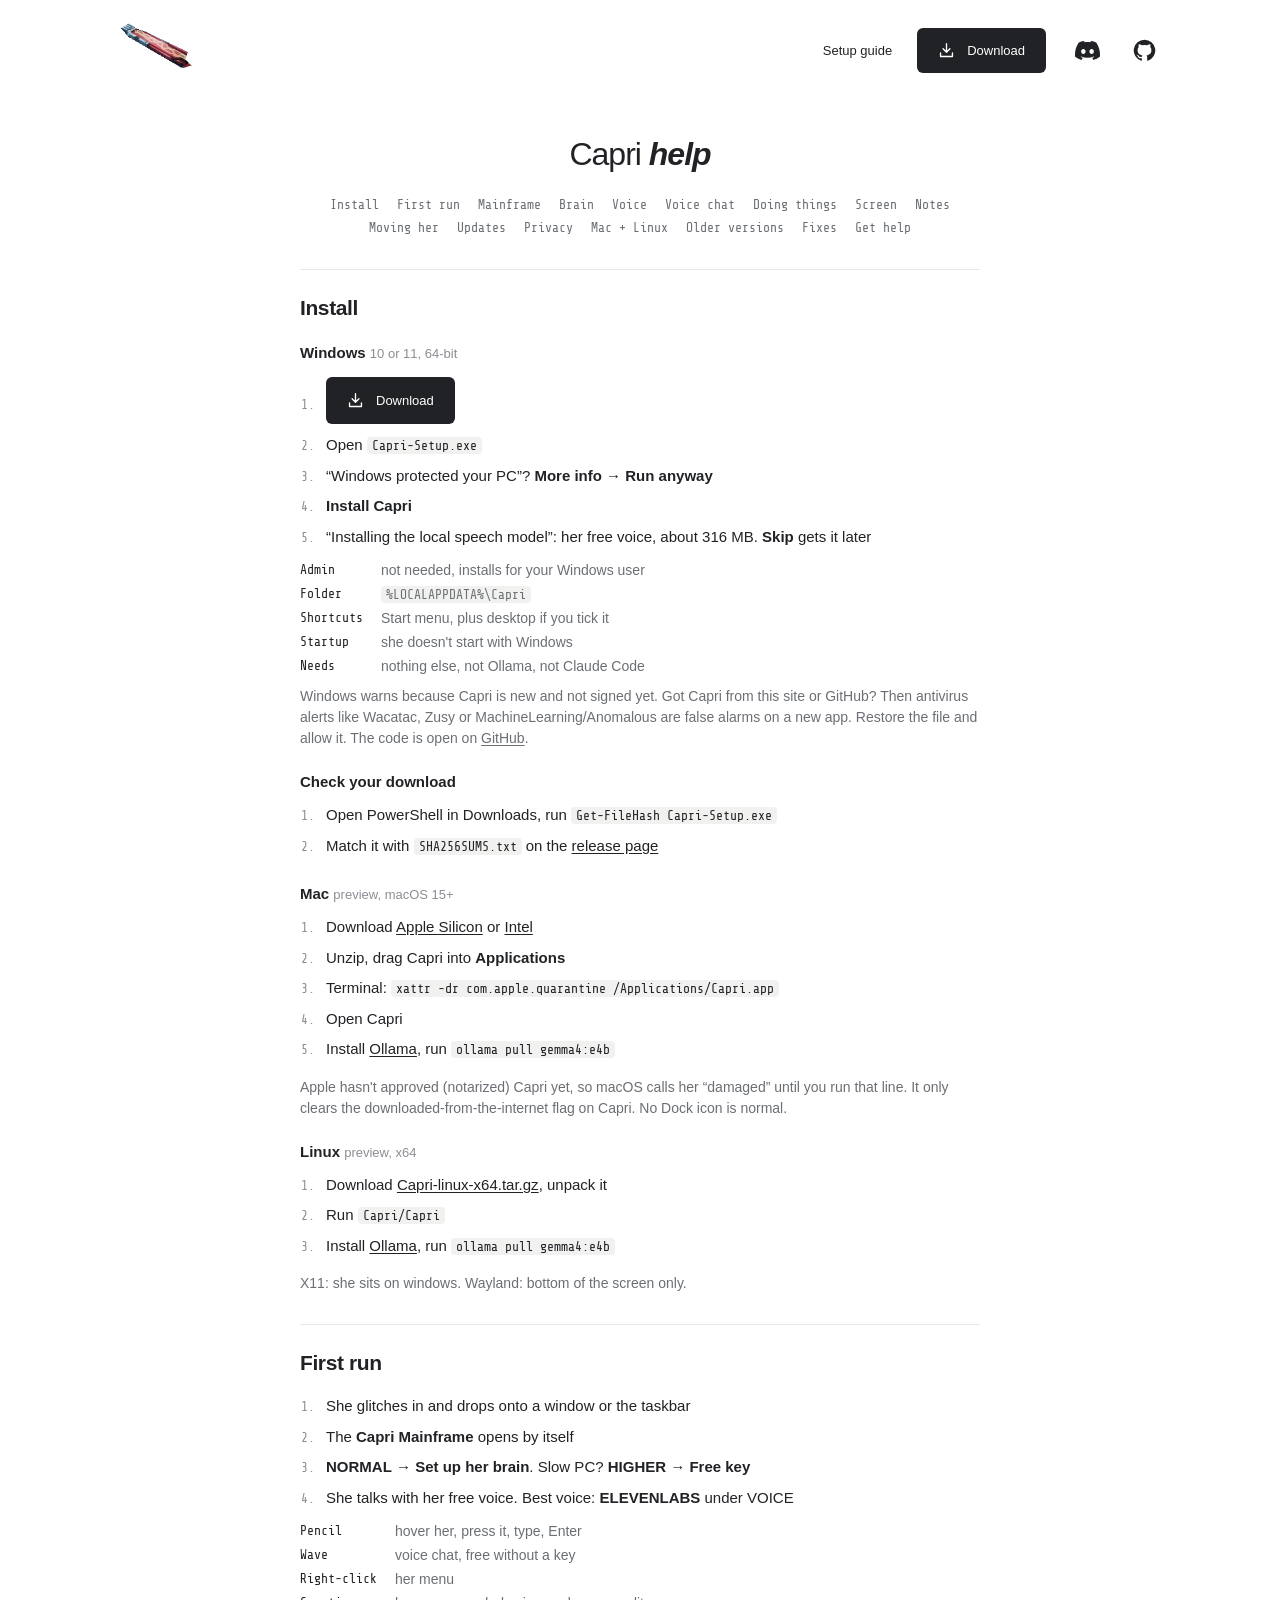
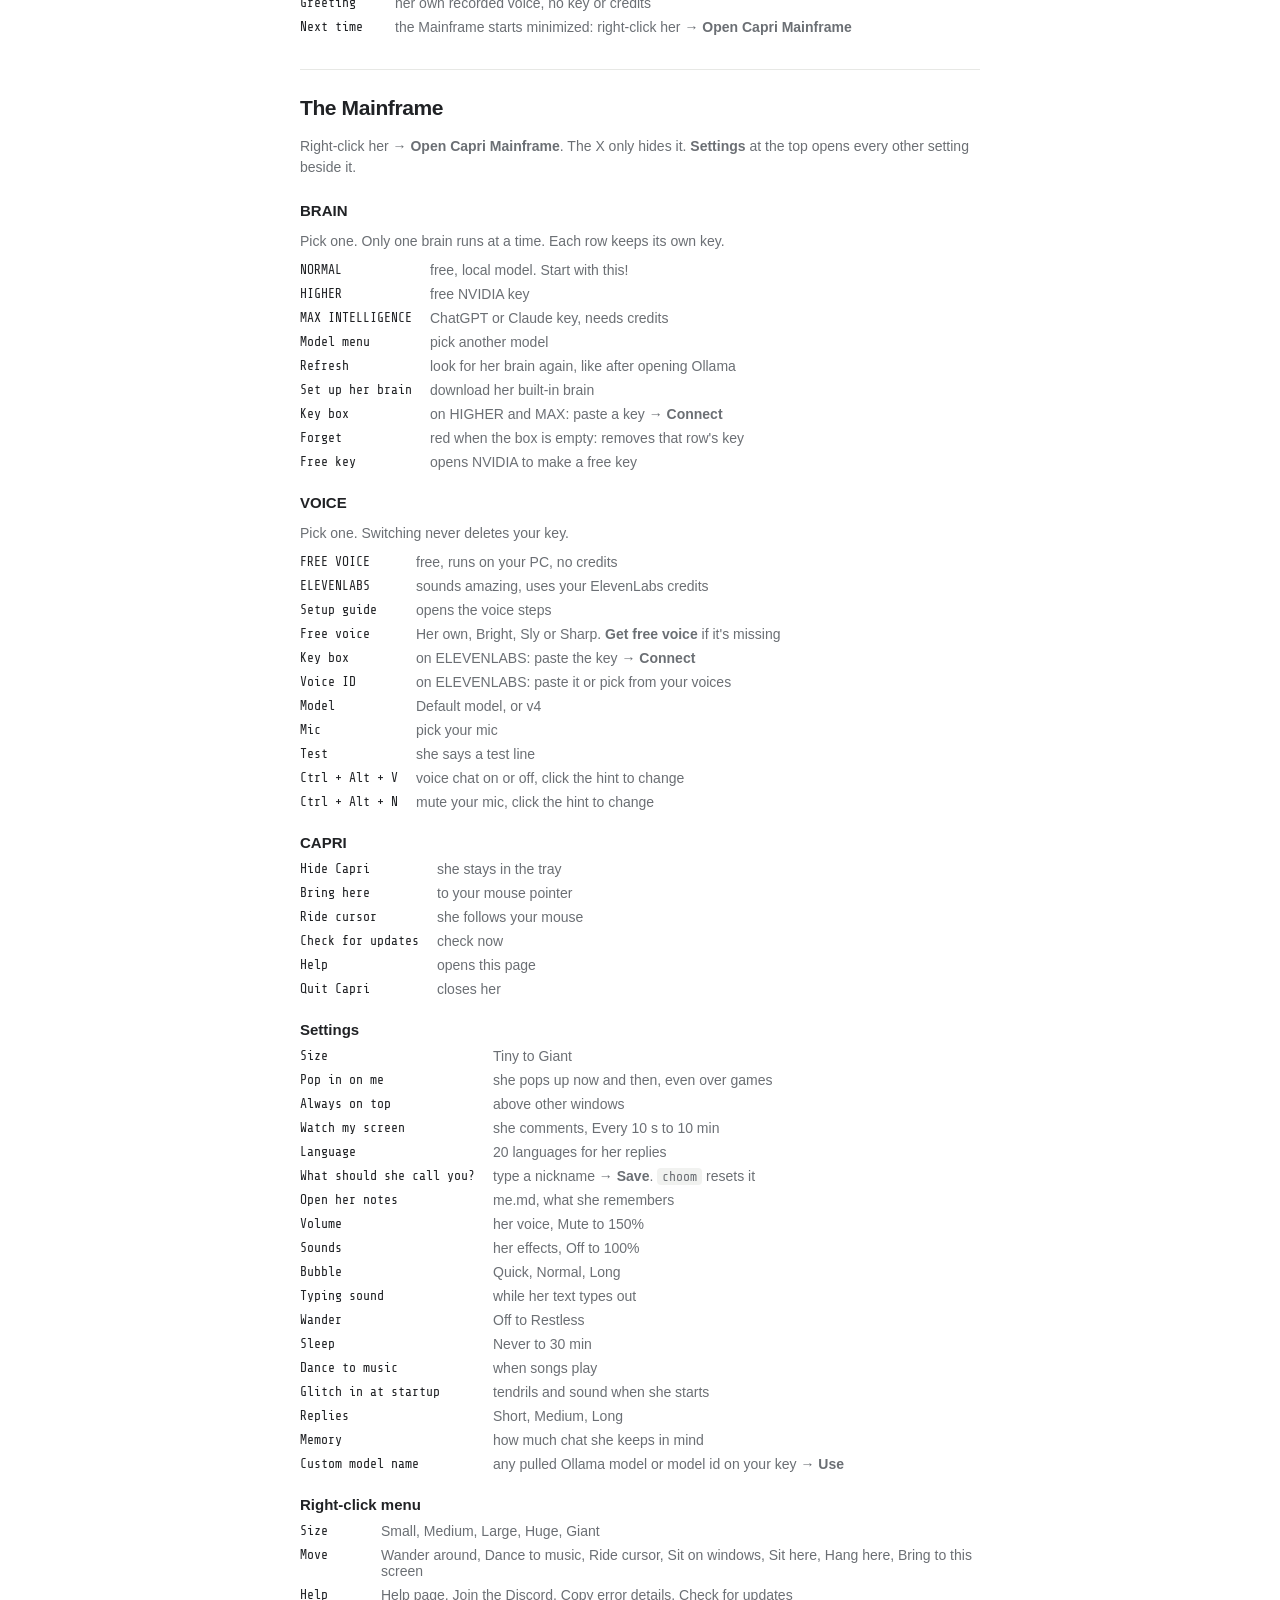
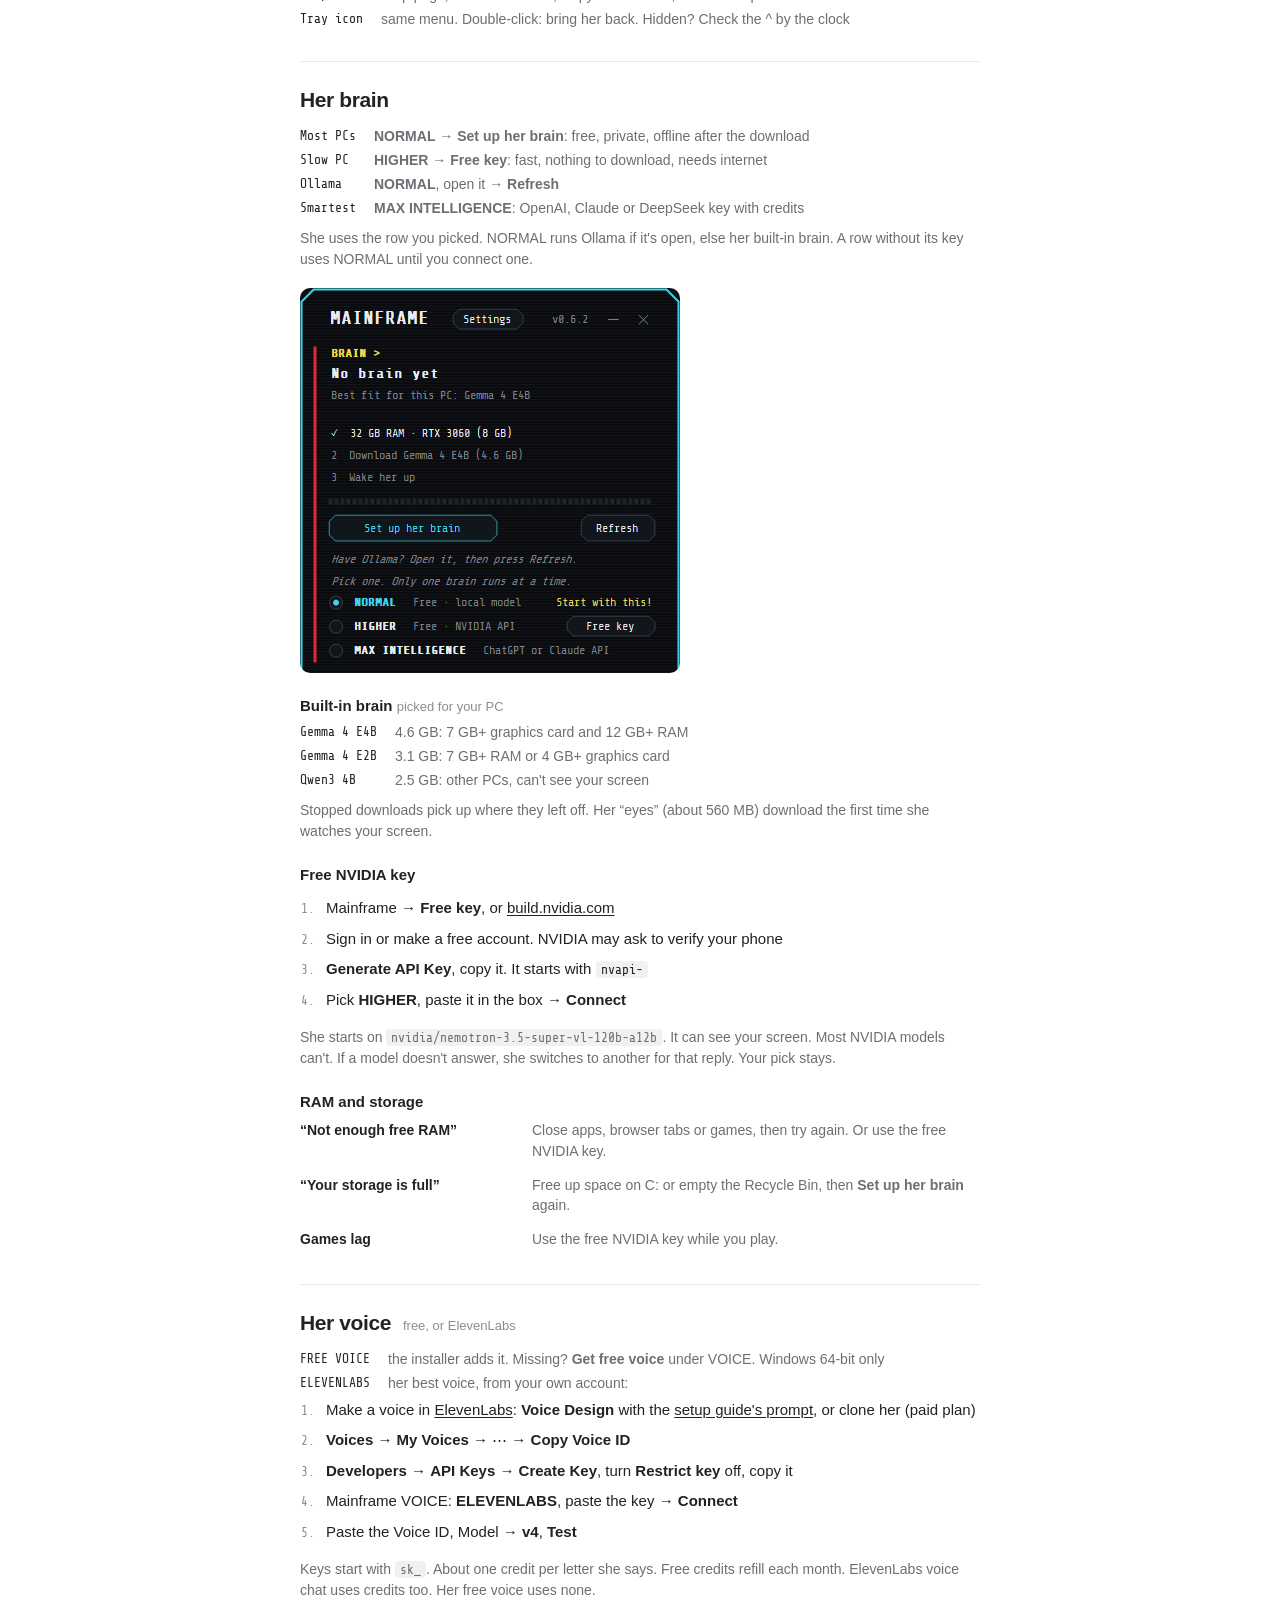
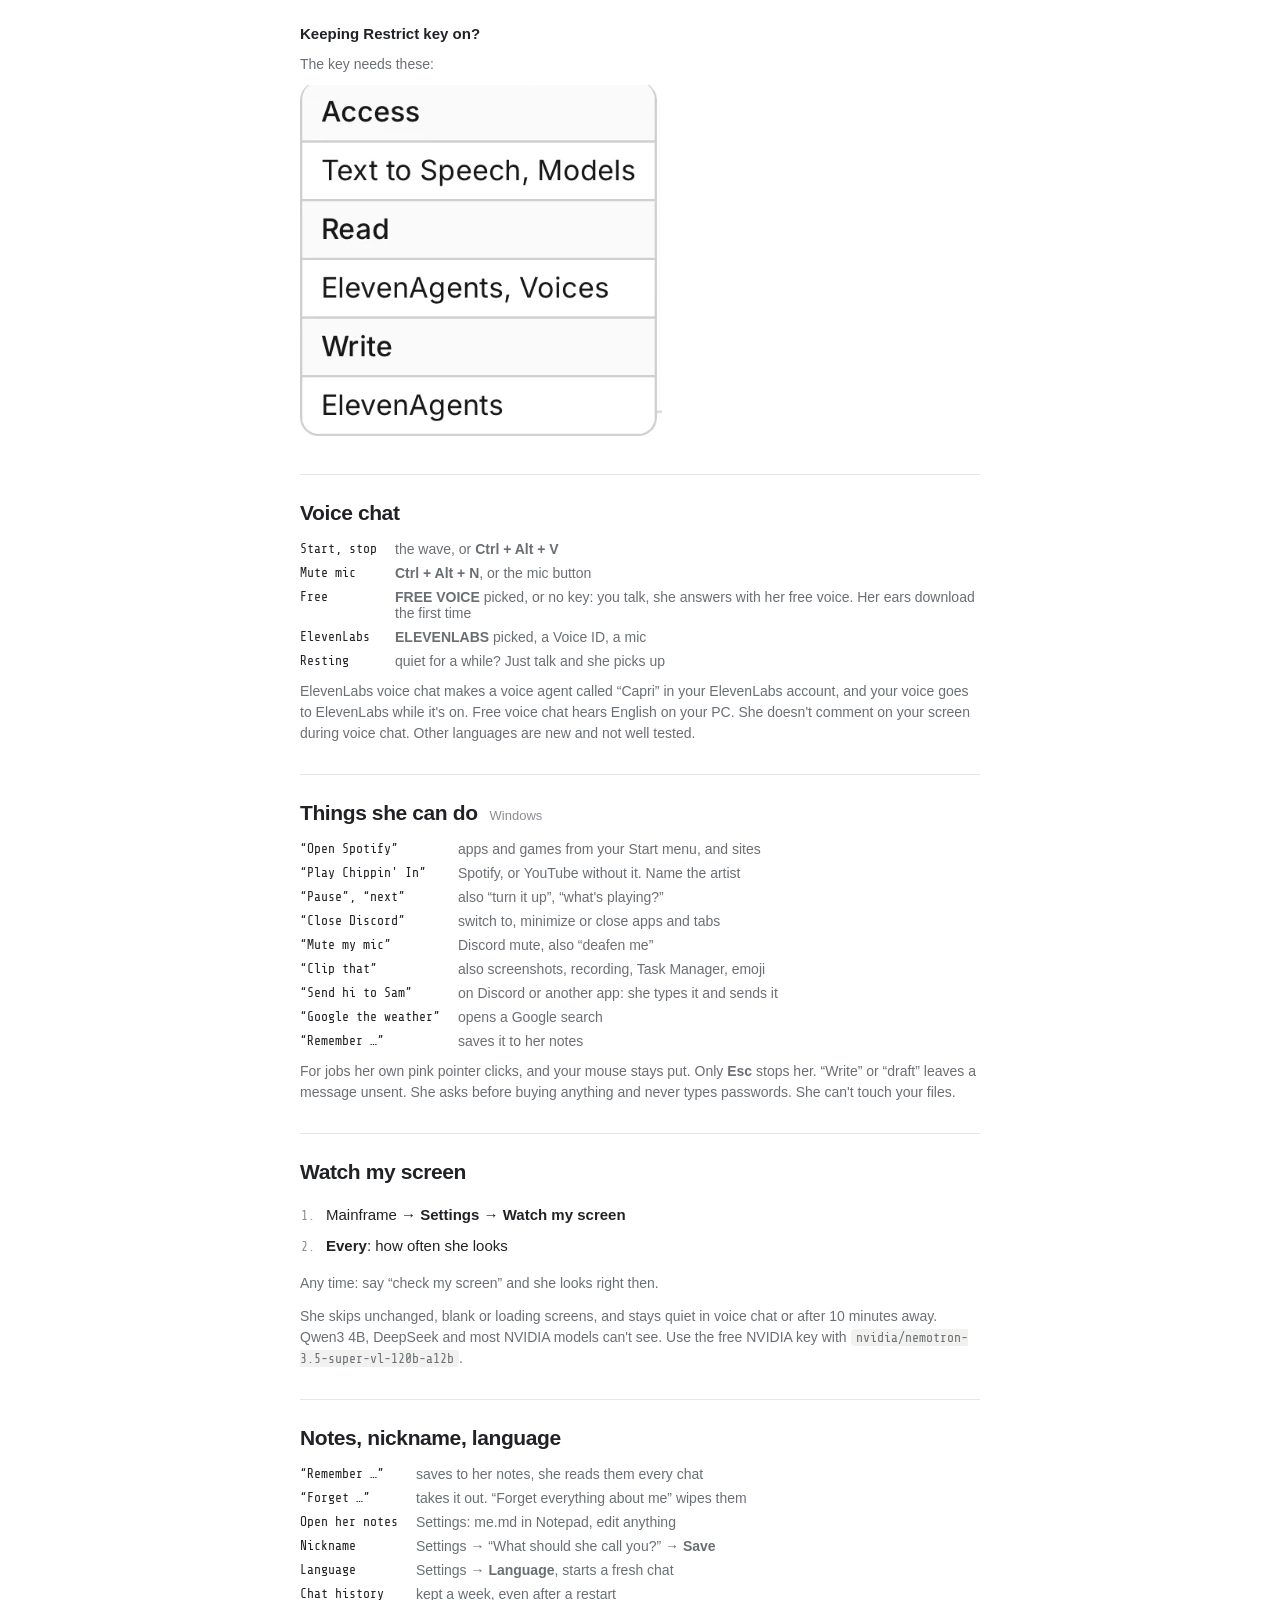
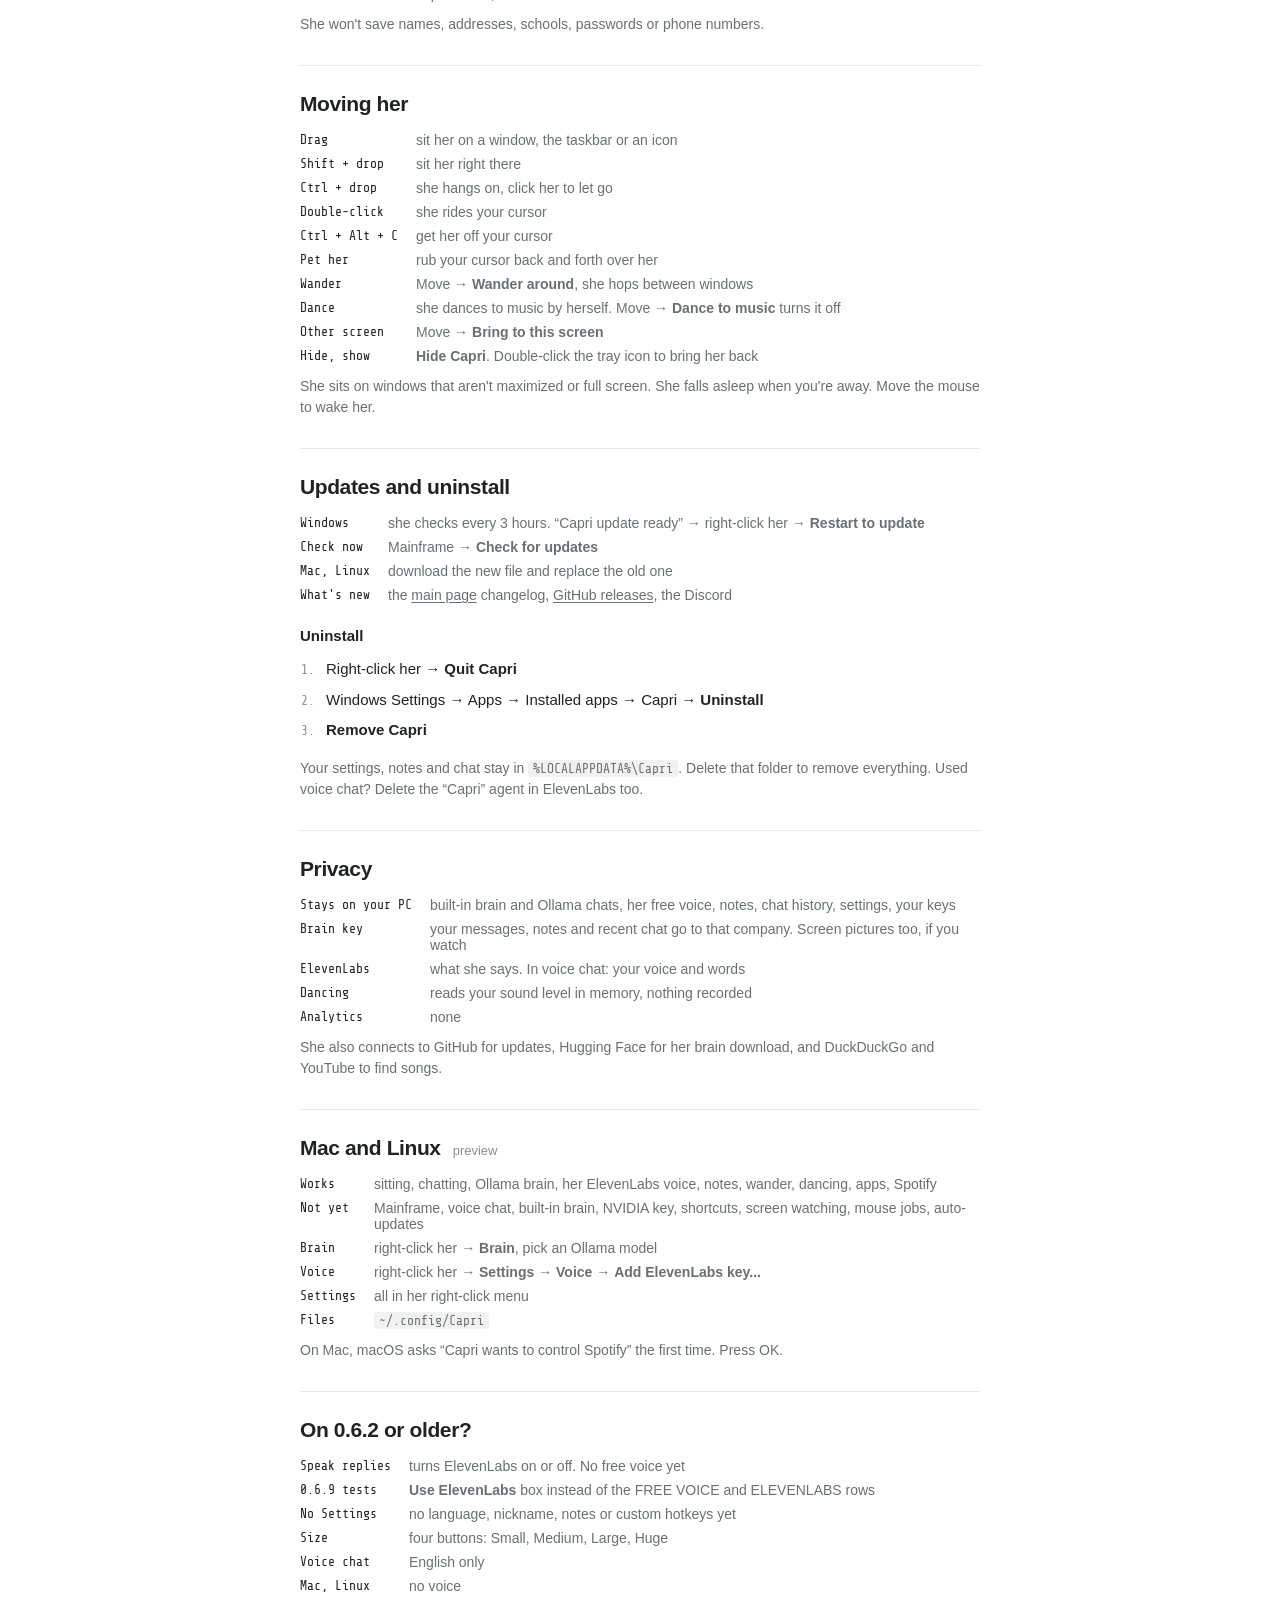
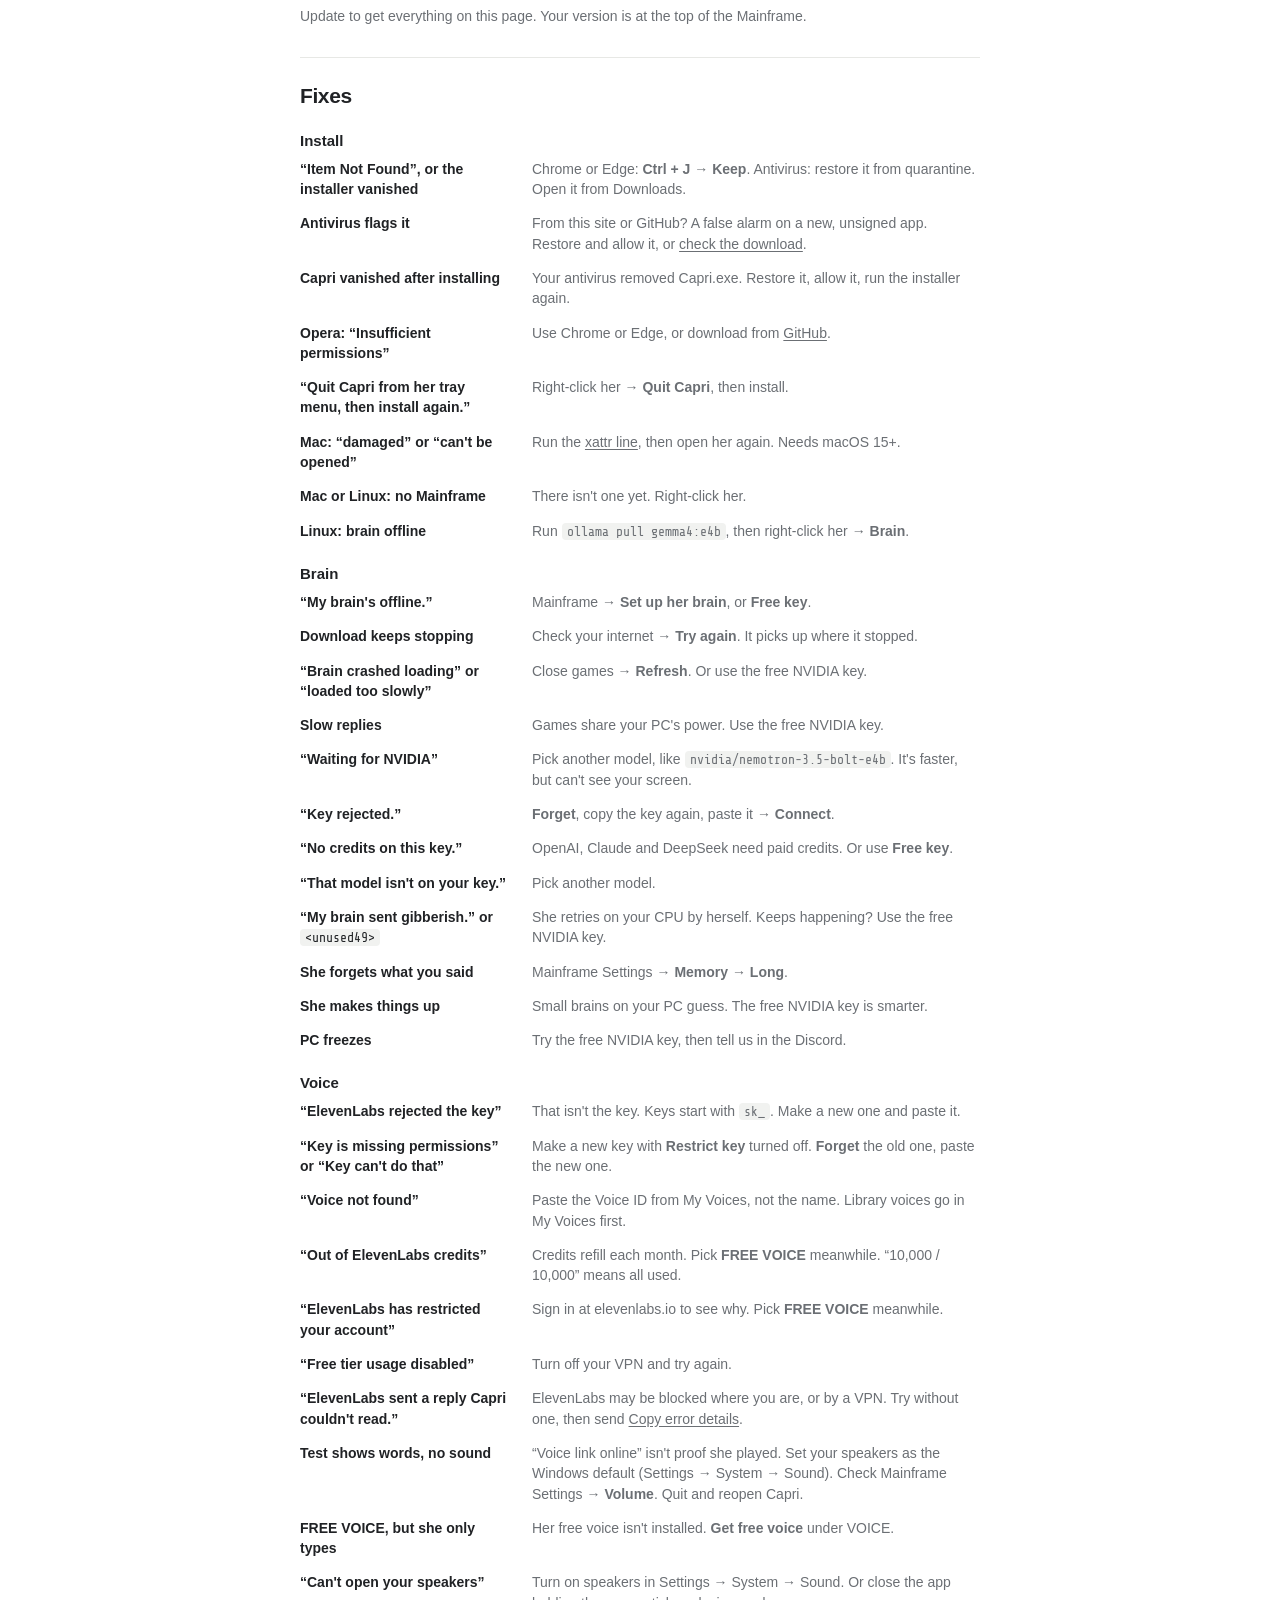
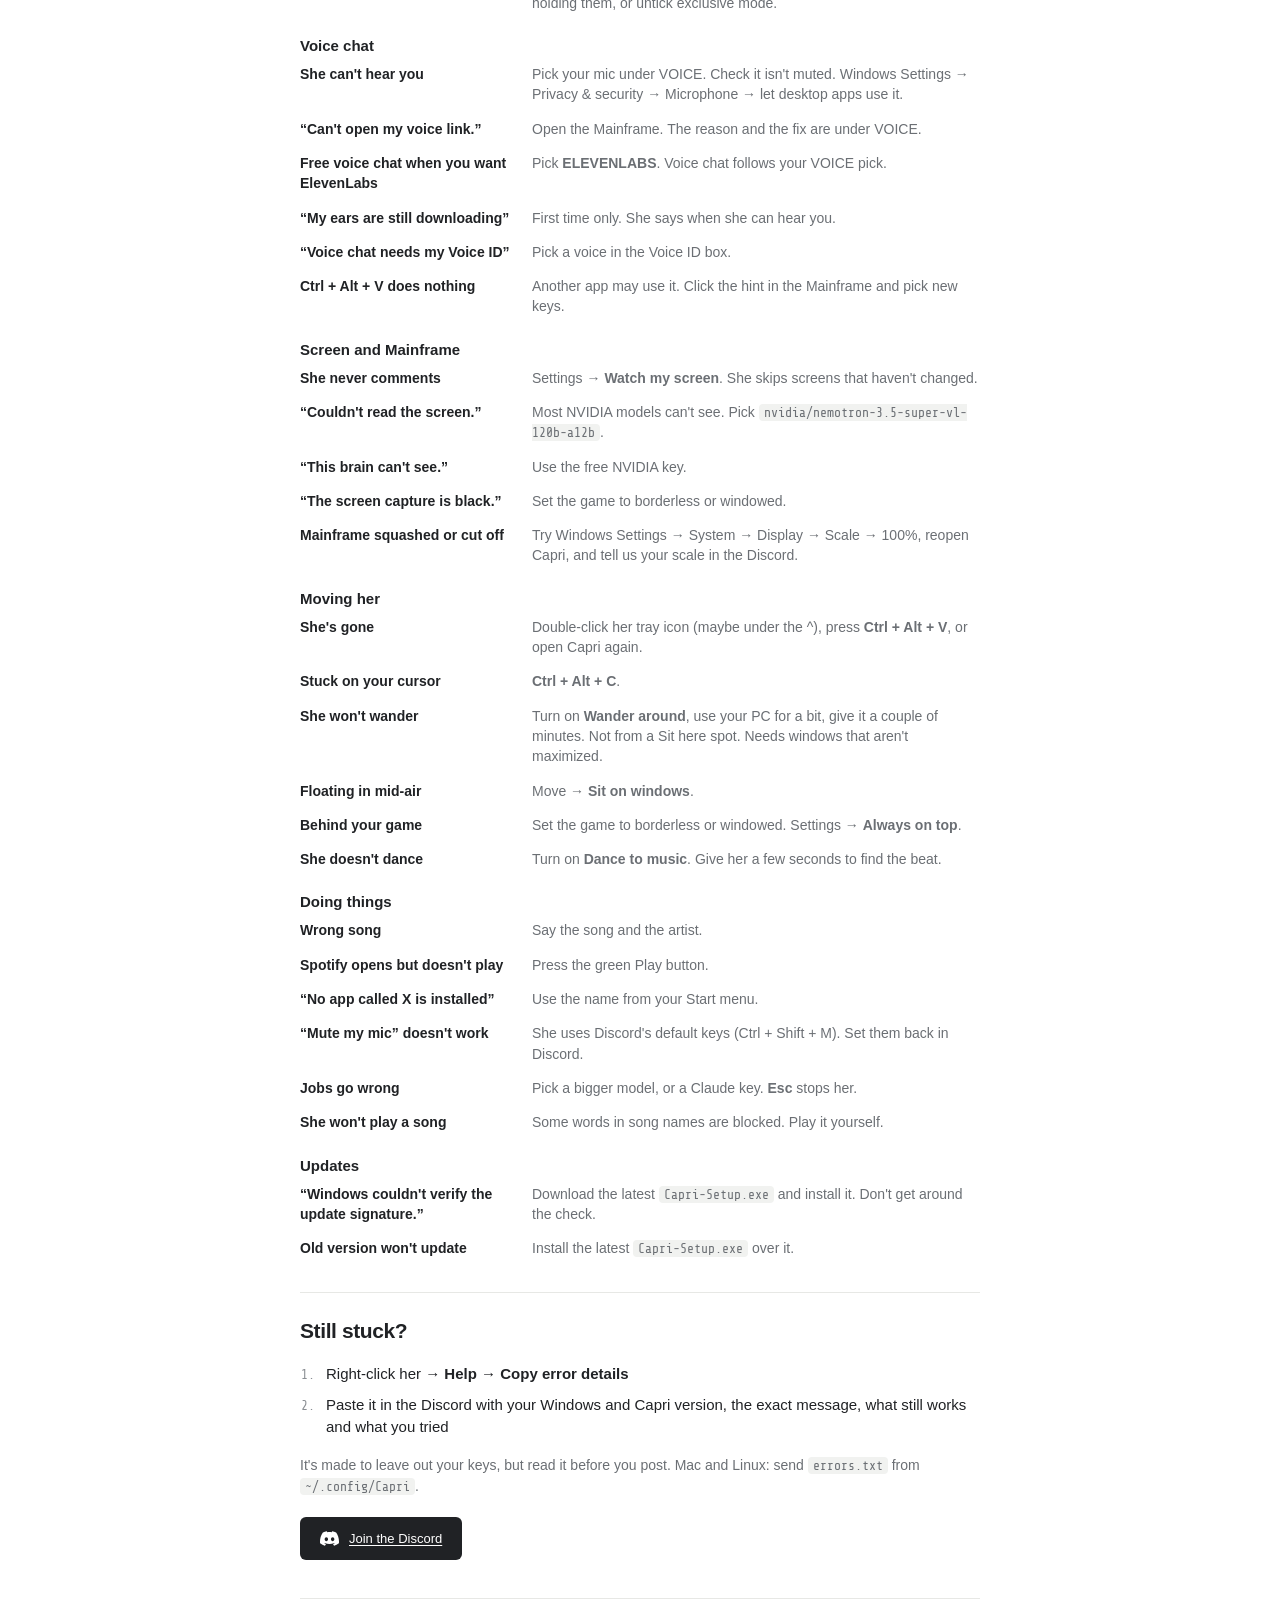
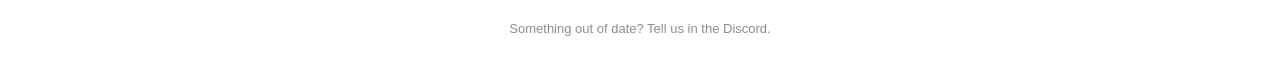
==== help/index.html @ 59877c2d "site: download 0.7.0, the setup guide shows the three brain tiers, and a help page" ====
<!doctype html>
<html lang="en">
<head>
  <meta charset="UTF-8">
  <meta name="viewport" content="width=device-width, initial-scale=1">
  <meta name="theme-color" content="#ffffff">
  <meta name="description" content="Capri help: install, the Mainframe, her brain, her voice, voice chat, settings and fixes.">
  <title>Capri help</title>
  <link rel="icon" type="image/x-icon" href="../assets/chip.ico">
  <link rel="stylesheet" href="../style.css">
  <script src="../guide.js" defer></script>
</head>
<body>
  <div class="page">
    <header class="header">
      <a href="../" aria-label="Capri home"><img class="chip" src="../assets/chip.png" alt="Capri's chip" width="72" height="50"></a>
      <div class="links">
        <a class="guide-link" href="../setup/" aria-label="Setup guide"><span class="guide-long">Setup guide</span><span class="guide-short">Guide</span></a>
        <a class="download" href="https://github.com/yerocsin42/capri-desktop/releases/download/v0.7.0/Capri-Setup.exe" data-api="https://capri-reactions.yerocsin42.workers.dev/download"><svg viewBox="0 0 20 20" aria-hidden="true"><path d="M10 2v10m-4-4 4 4 4-4M3 13v4h14v-4"/></svg><span>Download</span></a>
        <a class="discord" href="https://discord.gg/F4fDHfGtFk" target="_blank" rel="noopener noreferrer" aria-label="Discord"><svg viewBox="0 0 24 24" aria-hidden="true"><path id="discord-mark" d="M20.317 4.3698a19.7913 19.7913 0 00-4.8851-1.5152.0741.0741 0 00-.0785.0371c-.211.3753-.4447.8648-.6083 1.2495-1.8447-.2762-3.68-.2762-5.4868 0-.1636-.3933-.4058-.8742-.6177-1.2495a.077.077 0 00-.0785-.037 19.7363 19.7363 0 00-4.8852 1.515.0699.0699 0 00-.0321.0277C.5334 9.0458-.319 13.5799.0992 18.0578a.0824.0824 0 00.0312.0561c2.0528 1.5076 4.0413 2.4228 5.9929 3.0294a.0777.0777 0 00.0842-.0276c.4616-.6304.8731-1.2952 1.226-1.9942a.076.076 0 00-.0416-.1057c-.6528-.2476-1.2743-.5495-1.8722-.8923a.077.077 0 01-.0076-.1277c.1258-.0943.2517-.1923.3718-.2914a.0743.0743 0 01.0776-.0105c3.9278 1.7933 8.18 1.7933 12.0614 0a.0739.0739 0 01.0785.0095c.1202.099.246.1981.3728.2924a.077.077 0 01-.0066.1276 12.2986 12.2986 0 01-1.873.8914.0766.0766 0 00-.0407.1067c.3604.698.7719 1.3628 1.225 1.9932a.076.076 0 00.0842.0286c1.961-.6067 3.9495-1.5219 6.0023-3.0294a.077.077 0 00.0313-.0552c.5004-5.177-.8382-9.6739-3.5485-13.6604a.061.061 0 00-.0312-.0286zM8.02 15.3312c-1.1825 0-2.1569-1.0857-2.1569-2.419 0-1.3332.9555-2.4189 2.157-2.4189 1.2108 0 2.1757 1.0952 2.1568 2.419 0 1.3332-.9555 2.4189-2.1569 2.4189zm7.9748 0c-1.1825 0-2.1569-1.0857-2.1569-2.419 0-1.3332.9554-2.4189 2.1569-2.4189 1.2108 0 2.1757 1.0952 2.1568 2.419 0 1.3332-.946 2.4189-2.1568 2.4189Z"/></svg></a>
        <a class="github" href="https://github.com/yerocsin42/capri-desktop" target="_blank" rel="noopener noreferrer" aria-label="GitHub"><svg viewBox="0 0 24 24" aria-hidden="true"><path d="M12 .75a11.25 11.25 0 0 0-3.56 21.92c.56.1.77-.24.77-.54v-2.1c-3.13.68-3.79-1.33-3.79-1.33-.51-1.3-1.25-1.65-1.25-1.65-1.02-.7.08-.69.08-.69 1.13.08 1.72 1.16 1.72 1.16 1 1.72 2.62 1.22 3.26.93.1-.73.39-1.22.71-1.5-2.5-.29-5.13-1.25-5.13-5.57 0-1.23.44-2.23 1.16-3.02-.12-.28-.5-1.43.11-2.98 0 0 .95-.3 3.1 1.15a10.83 10.83 0 0 1 5.64 0c2.15-1.45 3.1-1.15 3.1-1.15.61 1.55.23 2.7.11 2.98.72.79 1.16 1.79 1.16 3.02 0 4.33-2.64 5.28-5.15 5.56.4.35.76 1.03.76 2.08v3.11c0 .3.2.65.78.54A11.25 11.25 0 0 0 12 .75Z"/></svg></a>
      </div>
    </header>
    <main class="guide help">
      <h1>Capri <em>help</em></h1>
      <nav class="guide-jump" aria-label="Topics"><a href="#install">Install</a><a href="#first-run">First run</a><a href="#mainframe">Mainframe</a><a href="#brain">Brain</a><a href="#voice">Voice</a><a href="#voice-chat">Voice chat</a><a href="#do">Doing things</a><a href="#screen">Screen</a><a href="#notes">Notes</a><a href="#moving">Moving her</a><a href="#updates">Updates</a><a href="#privacy">Privacy</a><a href="#mac-linux">Mac + Linux</a><a href="#older">Older versions</a><a href="#fixes">Fixes</a><a href="#get-help">Get help</a></nav>

      <section id="install" class="step">
        <h2>Install</h2>
        <h3>Windows <small>10 or 11, 64-bit</small></h3>
        <ol class="moves">
          <li><a class="download inline" href="https://github.com/yerocsin42/capri-desktop/releases/download/v0.7.0/Capri-Setup.exe" data-api="https://capri-reactions.yerocsin42.workers.dev/download"><svg viewBox="0 0 20 20" aria-hidden="true"><path d="M10 2v10m-4-4 4 4 4-4M3 13v4h14v-4"/></svg><span>Download</span></a></li>
          <li>Open <code>Capri-Setup.exe</code></li>
          <li>“Windows protected your PC”? <b>More info</b> → <b>Run anyway</b></li>
          <li><b>Install Capri</b></li>
          <li>“Installing the local speech model”: her free voice, about 316 MB. <b>Skip</b> gets it later</li>
        </ol>
        <dl class="keys">
          <dt>Admin</dt><dd>not needed, installs for your Windows user</dd>
          <dt>Folder</dt><dd><code>%LOCALAPPDATA%\Capri</code></dd>
          <dt>Shortcuts</dt><dd>Start menu, plus desktop if you tick it</dd>
          <dt>Startup</dt><dd>she doesn't start with Windows</dd>
          <dt>Needs</dt><dd>nothing else, not Ollama, not Claude Code</dd>
        </dl>
        <p class="note">Windows warns because Capri is new and not signed yet. Got Capri from this site or GitHub? Then antivirus alerts like Wacatac, Zusy or MachineLearning/Anomalous are false alarms on a new app. Restore the file and allow it. The code is open on <a href="https://github.com/yerocsin42/capri-desktop" target="_blank" rel="noopener noreferrer">GitHub</a>.</p>

        <h3 id="checksum">Check your download</h3>
        <ol class="moves">
          <li>Open PowerShell in Downloads, run <code>Get-FileHash Capri-Setup.exe</code></li>
          <li>Match it with <code>SHA256SUMS.txt</code> on the <a href="https://github.com/yerocsin42/capri-desktop/releases/latest" target="_blank" rel="noopener noreferrer">release page</a></li>
        </ol>

        <h3 id="mac">Mac <small>preview, macOS 15+</small></h3>
        <ol class="moves">
          <li>Download <a href="https://github.com/yerocsin42/capri-desktop/releases/latest/download/Capri-mac-apple-silicon.zip">Apple Silicon</a> or <a href="https://github.com/yerocsin42/capri-desktop/releases/latest/download/Capri-mac-intel.zip">Intel</a></li>
          <li>Unzip, drag Capri into <b>Applications</b></li>
          <li>Terminal: <code>xattr -dr com.apple.quarantine /Applications/Capri.app</code></li>
          <li>Open Capri</li>
          <li>Install <a href="https://ollama.com" target="_blank" rel="noopener noreferrer">Ollama</a>, run <code>ollama pull gemma4:e4b</code></li>
        </ol>
        <p class="note">Apple hasn't approved (notarized) Capri yet, so macOS calls her “damaged” until you run that line. It only clears the downloaded-from-the-internet flag on Capri. No Dock icon is normal.</p>

        <h3 id="linux">Linux <small>preview, x64</small></h3>
        <ol class="moves">
          <li>Download <a href="https://github.com/yerocsin42/capri-desktop/releases/latest/download/Capri-linux-x64.tar.gz">Capri-linux-x64.tar.gz</a>, unpack it</li>
          <li>Run <code>Capri/Capri</code></li>
          <li>Install <a href="https://ollama.com" target="_blank" rel="noopener noreferrer">Ollama</a>, run <code>ollama pull gemma4:e4b</code></li>
        </ol>
        <p class="note">X11: she sits on windows. Wayland: bottom of the screen only.</p>
      </section>

      <section id="first-run" class="step">
        <h2>First run</h2>
        <ol class="moves">
          <li>She glitches in and drops onto a window or the taskbar</li>
          <li>The <b>Capri Mainframe</b> opens by itself</li>
          <li><b>NORMAL</b> → <b>Set up her brain</b>. Slow PC? <b>HIGHER</b> → <b>Free key</b></li>
          <li>She talks with her free voice. Best voice: <b>ELEVENLABS</b> under VOICE</li>
        </ol>
        <dl class="keys">
          <dt>Pencil</dt><dd>hover her, press it, type, Enter</dd>
          <dt>Wave</dt><dd>voice chat, free without a key</dd>
          <dt>Right-click</dt><dd>her menu</dd>
          <dt>Greeting</dt><dd>her own recorded voice, no key or credits</dd>
          <dt>Next time</dt><dd>the Mainframe starts minimized: right-click her → <b>Open Capri Mainframe</b></dd>
        </dl>
      </section>

      <section id="mainframe" class="step">
        <h2>The Mainframe</h2>
        <p class="note">Right-click her → <b>Open Capri Mainframe</b>. The X only hides it. <b>Settings</b> at the top opens every other setting beside it.</p>

        <h3>BRAIN</h3>
        <p class="note">Pick one. Only one brain runs at a time. Each row keeps its own key.</p>
        <dl class="keys">
          <dt>NORMAL</dt><dd>free, local model. Start with this!</dd>
          <dt>HIGHER</dt><dd>free NVIDIA key</dd>
          <dt>MAX INTELLIGENCE</dt><dd>ChatGPT or Claude key, needs credits</dd>
          <dt>Model menu</dt><dd>pick another model</dd>
          <dt>Refresh</dt><dd>look for her brain again, like after opening Ollama</dd>
          <dt>Set up her brain</dt><dd>download her built-in brain</dd>
          <dt>Key box</dt><dd>on HIGHER and MAX: paste a key → <b>Connect</b></dd>
          <dt>Forget</dt><dd>red when the box is empty: removes that row's key</dd>
          <dt>Free key</dt><dd>opens NVIDIA to make a free key</dd>
        </dl>

        <h3>VOICE</h3>
        <p class="note">Pick one. Switching never deletes your key.</p>
        <dl class="keys">
          <dt>FREE VOICE</dt><dd>free, runs on your PC, no credits</dd>
          <dt>ELEVENLABS</dt><dd>sounds amazing, uses your ElevenLabs credits</dd>
          <dt>Setup guide</dt><dd>opens the voice steps</dd>
          <dt>Free voice</dt><dd>Her own, Bright, Sly or Sharp. <b>Get free voice</b> if it's missing</dd>
          <dt>Key box</dt><dd>on ELEVENLABS: paste the key → <b>Connect</b></dd>
          <dt>Voice ID</dt><dd>on ELEVENLABS: paste it or pick from your voices</dd>
          <dt>Model</dt><dd>Default model, or v4</dd>
          <dt>Mic</dt><dd>pick your mic</dd>
          <dt>Test</dt><dd>she says a test line</dd>
          <dt>Ctrl + Alt + V</dt><dd>voice chat on or off, click the hint to change</dd>
          <dt>Ctrl + Alt + N</dt><dd>mute your mic, click the hint to change</dd>
        </dl>

        <h3>CAPRI</h3>
        <dl class="keys">
          <dt>Hide Capri</dt><dd>she stays in the tray</dd>
          <dt>Bring here</dt><dd>to your mouse pointer</dd>
          <dt>Ride cursor</dt><dd>she follows your mouse</dd>
          <dt>Check for updates</dt><dd>check now</dd>
          <dt>Help</dt><dd>opens this page</dd>
          <dt>Quit Capri</dt><dd>closes her</dd>
        </dl>

        <h3 id="settings">Settings</h3>
        <dl class="keys">
          <dt>Size</dt><dd>Tiny to Giant</dd>
          <dt>Pop in on me</dt><dd>she pops up now and then, even over games</dd>
          <dt>Always on top</dt><dd>above other windows</dd>
          <dt>Watch my screen</dt><dd>she comments, Every 10 s to 10 min</dd>
          <dt>Language</dt><dd>20 languages for her replies</dd>
          <dt>What should she call you?</dt><dd>type a nickname → <b>Save</b>. <code>choom</code> resets it</dd>
          <dt>Open her notes</dt><dd>me.md, what she remembers</dd>
          <dt>Volume</dt><dd>her voice, Mute to 150%</dd>
          <dt>Sounds</dt><dd>her effects, Off to 100%</dd>
          <dt>Bubble</dt><dd>Quick, Normal, Long</dd>
          <dt>Typing sound</dt><dd>while her text types out</dd>
          <dt>Wander</dt><dd>Off to Restless</dd>
          <dt>Sleep</dt><dd>Never to 30 min</dd>
          <dt>Dance to music</dt><dd>when songs play</dd>
          <dt>Glitch in at startup</dt><dd>tendrils and sound when she starts</dd>
          <dt>Replies</dt><dd>Short, Medium, Long</dd>
          <dt>Memory</dt><dd>how much chat she keeps in mind</dd>
          <dt>Custom model name</dt><dd>any pulled Ollama model or model id on your key → <b>Use</b></dd>
        </dl>

        <h3 id="menu">Right-click menu</h3>
        <dl class="keys">
          <dt>Size</dt><dd>Small, Medium, Large, Huge, Giant</dd>
          <dt>Move</dt><dd>Wander around, Dance to music, Ride cursor, Sit on windows, Sit here, Hang here, Bring to this screen</dd>
          <dt>Help</dt><dd>Help page, Join the Discord, Copy error details, Check for updates</dd>
          <dt>Tray icon</dt><dd>same menu. Double-click: bring her back. Hidden? Check the ^ by the clock</dd>
        </dl>
      </section>

      <section id="brain" class="step">
        <h2>Her brain</h2>
        <dl class="keys">
          <dt>Most PCs</dt><dd><b>NORMAL</b> → <b>Set up her brain</b>: free, private, offline after the download</dd>
          <dt>Slow PC</dt><dd><b>HIGHER</b> → <b>Free key</b>: fast, nothing to download, needs internet</dd>
          <dt>Ollama</dt><dd><b>NORMAL</b>, open it → <b>Refresh</b></dd>
          <dt>Smartest</dt><dd><b>MAX INTELLIGENCE</b>: OpenAI, Claude or DeepSeek key with credits</dd>
        </dl>
        <p class="note">She uses the row you picked. NORMAL runs Ollama if it's open, else her built-in brain. A row without its key uses NORMAL until you connect one.</p>
        <img class="shot" src="../assets/guide-brain.png" alt="Capri Mainframe with the Set up her brain button and the three brain rows: NORMAL, HIGHER with the Free key button, and MAX INTELLIGENCE" width="380" height="385" loading="lazy">

        <h3>Built-in brain <small>picked for your PC</small></h3>
        <dl class="keys">
          <dt>Gemma 4 E4B</dt><dd>4.6 GB: 7 GB+ graphics card and 12 GB+ RAM</dd>
          <dt>Gemma 4 E2B</dt><dd>3.1 GB: 7 GB+ RAM or 4 GB+ graphics card</dd>
          <dt>Qwen3 4B</dt><dd>2.5 GB: other PCs, can't see your screen</dd>
        </dl>
        <p class="note">Stopped downloads pick up where they left off. Her “eyes” (about 560 MB) download the first time she watches your screen.</p>

        <h3 id="free-key">Free NVIDIA key</h3>
        <ol class="moves">
          <li>Mainframe → <b>Free key</b>, or <a href="https://build.nvidia.com/settings/api-keys" target="_blank" rel="noopener noreferrer">build.nvidia.com</a></li>
          <li>Sign in or make a free account. NVIDIA may ask to verify your phone</li>
          <li><b>Generate API Key</b>, copy it. It starts with <code>nvapi-</code></li>
          <li>Pick <b>HIGHER</b>, paste it in the box → <b>Connect</b></li>
        </ol>
        <p class="note">She starts on <code>nvidia/nemotron-3.5-super-vl-120b-a12b</code>. It can see your screen. Most NVIDIA models can't. If a model doesn't answer, she switches to another for that reply. Your pick stays.</p>

        <h3>RAM and storage</h3>
        <dl class="stuck">
          <dt>“Not enough free RAM”</dt><dd>Close apps, browser tabs or games, then try again. Or use the free NVIDIA key.</dd>
          <dt>“Your storage is full”</dt><dd>Free up space on C: or empty the Recycle Bin, then <b>Set up her brain</b> again.</dd>
          <dt>Games lag</dt><dd>Use the free NVIDIA key while you play.</dd>
        </dl>
      </section>

      <section id="voice" class="step">
        <h2>Her voice <small>free, or ElevenLabs</small></h2>
        <dl class="keys">
          <dt>FREE VOICE</dt><dd>the installer adds it. Missing? <b>Get free voice</b> under VOICE. Windows 64-bit only</dd>
          <dt>ELEVENLABS</dt><dd>her best voice, from your own account:</dd>
        </dl>
        <ol class="moves">
          <li>Make a voice in <a href="https://elevenlabs.io" target="_blank" rel="noopener noreferrer">ElevenLabs</a>: <b>Voice Design</b> with the <a href="../setup/#voice">setup guide's prompt</a>, or clone her (paid plan)</li>
          <li><b>Voices</b> → <b>My Voices</b> → <b>⋯</b> → <b>Copy Voice ID</b></li>
          <li><b>Developers</b> → <b>API Keys</b> → <b>Create Key</b>, turn <b>Restrict key</b> off, copy it</li>
          <li>Mainframe VOICE: <b>ELEVENLABS</b>, paste the key → <b>Connect</b></li>
          <li>Paste the Voice ID, Model → <b>v4</b>, <b>Test</b></li>
        </ol>
        <p class="note">Keys start with <code>sk_</code>. About one credit per letter she says. Free credits refill each month. ElevenLabs voice chat uses credits too. Her free voice uses none.</p>
        <h3>Keeping Restrict key on?</h3>
        <p class="note">The key needs these:</p>
        <img class="fit" src="../assets/guide-el-permissions.png" alt="A key's permissions: Text to Speech and Models Access, ElevenAgents and Voices Read, ElevenAgents Write" width="362" height="355" loading="lazy">
      </section>

      <section id="voice-chat" class="step">
        <h2>Voice chat</h2>
        <dl class="keys">
          <dt>Start, stop</dt><dd>the wave, or <b>Ctrl + Alt + V</b></dd>
          <dt>Mute mic</dt><dd><b>Ctrl + Alt + N</b>, or the mic button</dd>
          <dt>Free</dt><dd><b>FREE VOICE</b> picked, or no key: you talk, she answers with her free voice. Her ears download the first time</dd>
          <dt>ElevenLabs</dt><dd><b>ELEVENLABS</b> picked, a Voice ID, a mic</dd>
          <dt>Resting</dt><dd>quiet for a while? Just talk and she picks up</dd>
        </dl>
        <p class="note">ElevenLabs voice chat makes a voice agent called “Capri” in your ElevenLabs account, and your voice goes to ElevenLabs while it's on. Free voice chat hears English on your PC. She doesn't comment on your screen during voice chat. Other languages are new and not well tested.</p>
      </section>

      <section id="do" class="step">
        <h2>Things she can do <small>Windows</small></h2>
        <dl class="keys">
          <dt>“Open Spotify”</dt><dd>apps and games from your Start menu, and sites</dd>
          <dt>“Play Chippin' In”</dt><dd>Spotify, or YouTube without it. Name the artist</dd>
          <dt>“Pause”, “next”</dt><dd>also “turn it up”, “what's playing?”</dd>
          <dt>“Close Discord”</dt><dd>switch to, minimize or close apps and tabs</dd>
          <dt>“Mute my mic”</dt><dd>Discord mute, also “deafen me”</dd>
          <dt>“Clip that”</dt><dd>also screenshots, recording, Task Manager, emoji</dd>
          <dt>“Send hi to Sam”</dt><dd>on Discord or another app: she types it and sends it</dd>
          <dt>“Google the weather”</dt><dd>opens a Google search</dd>
          <dt>“Remember …”</dt><dd>saves it to her notes</dd>
        </dl>
        <p class="note">For jobs her own pink pointer clicks, and your mouse stays put. Only <b>Esc</b> stops her. “Write” or “draft” leaves a message unsent. She asks before buying anything and never types passwords. She can't touch your files.</p>
      </section>

      <section id="screen" class="step">
        <h2>Watch my screen</h2>
        <ol class="moves">
          <li>Mainframe → <b>Settings</b> → <b>Watch my screen</b></li>
          <li><b>Every</b>: how often she looks</li>
        </ol>
        <p class="note">Any time: say “check my screen” and she looks right then.</p>
        <p class="note">She skips unchanged, blank or loading screens, and stays quiet in voice chat or after 10 minutes away. Qwen3 4B, DeepSeek and most NVIDIA models can't see. Use the free NVIDIA key with <code>nvidia/nemotron-3.5-super-vl-120b-a12b</code>.</p>
      </section>

      <section id="notes" class="step">
        <h2>Notes, nickname, language</h2>
        <dl class="keys">
          <dt>“Remember …”</dt><dd>saves to her notes, she reads them every chat</dd>
          <dt>“Forget …”</dt><dd>takes it out. “Forget everything about me” wipes them</dd>
          <dt>Open her notes</dt><dd>Settings: me.md in Notepad, edit anything</dd>
          <dt>Nickname</dt><dd>Settings → “What should she call you?” → <b>Save</b></dd>
          <dt>Language</dt><dd>Settings → <b>Language</b>, starts a fresh chat</dd>
          <dt>Chat history</dt><dd>kept a week, even after a restart</dd>
        </dl>
        <p class="note">She won't save names, addresses, schools, passwords or phone numbers.</p>
      </section>

      <section id="moving" class="step">
        <h2>Moving her</h2>
        <dl class="keys">
          <dt>Drag</dt><dd>sit her on a window, the taskbar or an icon</dd>
          <dt>Shift + drop</dt><dd>sit her right there</dd>
          <dt>Ctrl + drop</dt><dd>she hangs on, click her to let go</dd>
          <dt>Double-click</dt><dd>she rides your cursor</dd>
          <dt>Ctrl + Alt + C</dt><dd>get her off your cursor</dd>
          <dt>Pet her</dt><dd>rub your cursor back and forth over her</dd>
          <dt>Wander</dt><dd>Move → <b>Wander around</b>, she hops between windows</dd>
          <dt>Dance</dt><dd>she dances to music by herself. Move → <b>Dance to music</b> turns it off</dd>
          <dt>Other screen</dt><dd>Move → <b>Bring to this screen</b></dd>
          <dt>Hide, show</dt><dd><b>Hide Capri</b>. Double-click the tray icon to bring her back</dd>
        </dl>
        <p class="note">She sits on windows that aren't maximized or full screen. She falls asleep when you're away. Move the mouse to wake her.</p>
      </section>

      <section id="updates" class="step">
        <h2>Updates and uninstall</h2>
        <dl class="keys">
          <dt>Windows</dt><dd>she checks every 3 hours. “Capri update ready” → right-click her → <b>Restart to update</b></dd>
          <dt>Check now</dt><dd>Mainframe → <b>Check for updates</b></dd>
          <dt>Mac, Linux</dt><dd>download the new file and replace the old one</dd>
          <dt>What's new</dt><dd>the <a href="../">main page</a> changelog, <a href="https://github.com/yerocsin42/capri-desktop/releases" target="_blank" rel="noopener noreferrer">GitHub releases</a>, the Discord</dd>
        </dl>
        <h3 id="uninstall">Uninstall</h3>
        <ol class="moves">
          <li>Right-click her → <b>Quit Capri</b></li>
          <li>Windows Settings → Apps → Installed apps → Capri → <b>Uninstall</b></li>
          <li><b>Remove Capri</b></li>
        </ol>
        <p class="note">Your settings, notes and chat stay in <code>%LOCALAPPDATA%\Capri</code>. Delete that folder to remove everything. Used voice chat? Delete the “Capri” agent in ElevenLabs too.</p>
      </section>

      <section id="privacy" class="step">
        <h2>Privacy</h2>
        <dl class="keys">
          <dt>Stays on your PC</dt><dd>built-in brain and Ollama chats, her free voice, notes, chat history, settings, your keys</dd>
          <dt>Brain key</dt><dd>your messages, notes and recent chat go to that company. Screen pictures too, if you watch</dd>
          <dt>ElevenLabs</dt><dd>what she says. In voice chat: your voice and words</dd>
          <dt>Dancing</dt><dd>reads your sound level in memory, nothing recorded</dd>
          <dt>Analytics</dt><dd>none</dd>
        </dl>
        <p class="note">She also connects to GitHub for updates, Hugging Face for her brain download, and DuckDuckGo and YouTube to find songs.</p>
      </section>

      <section id="mac-linux" class="step">
        <h2>Mac and Linux <small>preview</small></h2>
        <dl class="keys">
          <dt>Works</dt><dd>sitting, chatting, Ollama brain, her ElevenLabs voice, notes, wander, dancing, apps, Spotify</dd>
          <dt>Not yet</dt><dd>Mainframe, voice chat, built-in brain, NVIDIA key, shortcuts, screen watching, mouse jobs, auto-updates</dd>
          <dt>Brain</dt><dd>right-click her → <b>Brain</b>, pick an Ollama model</dd>
          <dt>Voice</dt><dd>right-click her → <b>Settings</b> → <b>Voice</b> → <b>Add ElevenLabs key...</b></dd>
          <dt>Settings</dt><dd>all in her right-click menu</dd>
          <dt>Files</dt><dd><code>~/.config/Capri</code></dd>
        </dl>
        <p class="note">On Mac, macOS asks “Capri wants to control Spotify” the first time. Press OK.</p>
      </section>

      <section id="older" class="step">
        <h2>On 0.6.2 or older?</h2>
        <dl class="keys">
          <dt>Speak replies</dt><dd>turns ElevenLabs on or off. No free voice yet</dd>
          <dt>0.6.9 tests</dt><dd><b>Use ElevenLabs</b> box instead of the FREE VOICE and ELEVENLABS rows</dd>
          <dt>No Settings</dt><dd>no language, nickname, notes or custom hotkeys yet</dd>
          <dt>Size</dt><dd>four buttons: Small, Medium, Large, Huge</dd>
          <dt>Voice chat</dt><dd>English only</dd>
          <dt>Mac, Linux</dt><dd>no voice</dd>
        </dl>
        <p class="note">Update to get everything on this page. Your version is at the top of the Mainframe.</p>
      </section>

      <section id="fixes" class="step">
        <h2>Fixes</h2>

        <h3>Install</h3>
        <dl class="stuck">
          <dt>“Item Not Found”, or the installer vanished</dt><dd>Chrome or Edge: <b>Ctrl + J</b> → <b>Keep</b>. Antivirus: restore it from quarantine. Open it from Downloads.</dd>
          <dt>Antivirus flags it</dt><dd>From this site or GitHub? A false alarm on a new, unsigned app. Restore and allow it, or <a href="#checksum">check the download</a>.</dd>
          <dt>Capri vanished after installing</dt><dd>Your antivirus removed Capri.exe. Restore it, allow it, run the installer again.</dd>
          <dt>Opera: “Insufficient permissions”</dt><dd>Use Chrome or Edge, or download from <a href="https://github.com/yerocsin42/capri-desktop/releases/latest" target="_blank" rel="noopener noreferrer">GitHub</a>.</dd>
          <dt>“Quit Capri from her tray menu, then install again.”</dt><dd>Right-click her → <b>Quit Capri</b>, then install.</dd>
          <dt>Mac: “damaged” or “can't be opened”</dt><dd>Run the <a href="#mac">xattr line</a>, then open her again. Needs macOS 15+.</dd>
          <dt>Mac or Linux: no Mainframe</dt><dd>There isn't one yet. Right-click her.</dd>
          <dt>Linux: brain offline</dt><dd>Run <code>ollama pull gemma4:e4b</code>, then right-click her → <b>Brain</b>.</dd>
        </dl>

        <h3>Brain</h3>
        <dl class="stuck">
          <dt>“My brain's offline.”</dt><dd>Mainframe → <b>Set up her brain</b>, or <b>Free key</b>.</dd>
          <dt>Download keeps stopping</dt><dd>Check your internet → <b>Try again</b>. It picks up where it stopped.</dd>
          <dt>“Brain crashed loading” or “loaded too slowly”</dt><dd>Close games → <b>Refresh</b>. Or use the free NVIDIA key.</dd>
          <dt>Slow replies</dt><dd>Games share your PC's power. Use the free NVIDIA key.</dd>
          <dt>“Waiting for NVIDIA”</dt><dd>Pick another model, like <code>nvidia/nemotron-3.5-bolt-e4b</code>. It's faster, but can't see your screen.</dd>
          <dt>“Key rejected.”</dt><dd><b>Forget</b>, copy the key again, paste it → <b>Connect</b>.</dd>
          <dt>“No credits on this key.”</dt><dd>OpenAI, Claude and DeepSeek need paid credits. Or use <b>Free key</b>.</dd>
          <dt>“That model isn't on your key.”</dt><dd>Pick another model.</dd>
          <dt>“My brain sent gibberish.” or <code>&lt;unused49&gt;</code></dt><dd>She retries on your CPU by herself. Keeps happening? Use the free NVIDIA key.</dd>
          <dt>She forgets what you said</dt><dd>Mainframe Settings → <b>Memory</b> → <b>Long</b>.</dd>
          <dt>She makes things up</dt><dd>Small brains on your PC guess. The free NVIDIA key is smarter.</dd>
          <dt>PC freezes</dt><dd>Try the free NVIDIA key, then tell us in the Discord.</dd>
        </dl>

        <h3>Voice</h3>
        <dl class="stuck">
          <dt>“ElevenLabs rejected the key”</dt><dd>That isn't the key. Keys start with <code>sk_</code>. Make a new one and paste it.</dd>
          <dt>“Key is missing permissions” or “Key can't do that”</dt><dd>Make a new key with <b>Restrict key</b> turned off. <b>Forget</b> the old one, paste the new one.</dd>
          <dt>“Voice not found”</dt><dd>Paste the Voice ID from My Voices, not the name. Library voices go in My Voices first.</dd>
          <dt>“Out of ElevenLabs credits”</dt><dd>Credits refill each month. Pick <b>FREE VOICE</b> meanwhile. “10,000 / 10,000” means all used.</dd>
          <dt>“ElevenLabs has restricted your account”</dt><dd>Sign in at elevenlabs.io to see why. Pick <b>FREE VOICE</b> meanwhile.</dd>
          <dt>“Free tier usage disabled”</dt><dd>Turn off your VPN and try again.</dd>
          <dt>“ElevenLabs sent a reply Capri couldn't read.”</dt><dd>ElevenLabs may be blocked where you are, or by a VPN. Try without one, then send <a href="#get-help">Copy error details</a>.</dd>
          <dt>Test shows words, no sound</dt><dd>“Voice link online” isn't proof she played. Set your speakers as the Windows default (Settings → System → Sound). Check Mainframe Settings → <b>Volume</b>. Quit and reopen Capri.</dd>
          <dt>FREE VOICE, but she only types</dt><dd>Her free voice isn't installed. <b>Get free voice</b> under VOICE.</dd>
          <dt>“Can't open your speakers”</dt><dd>Turn on speakers in Settings → System → Sound. Or close the app holding them, or untick exclusive mode.</dd>
        </dl>

        <h3>Voice chat</h3>
        <dl class="stuck">
          <dt>She can't hear you</dt><dd>Pick your mic under VOICE. Check it isn't muted. Windows Settings → Privacy &amp; security → Microphone → let desktop apps use it.</dd>
          <dt>“Can't open my voice link.”</dt><dd>Open the Mainframe. The reason and the fix are under VOICE.</dd>
          <dt>Free voice chat when you want ElevenLabs</dt><dd>Pick <b>ELEVENLABS</b>. Voice chat follows your VOICE pick.</dd>
          <dt>“My ears are still downloading”</dt><dd>First time only. She says when she can hear you.</dd>
          <dt>“Voice chat needs my Voice ID”</dt><dd>Pick a voice in the Voice ID box.</dd>
          <dt>Ctrl + Alt + V does nothing</dt><dd>Another app may use it. Click the hint in the Mainframe and pick new keys.</dd>
        </dl>

        <h3>Screen and Mainframe</h3>
        <dl class="stuck">
          <dt>She never comments</dt><dd>Settings → <b>Watch my screen</b>. She skips screens that haven't changed.</dd>
          <dt>“Couldn't read the screen.”</dt><dd>Most NVIDIA models can't see. Pick <code>nvidia/nemotron-3.5-super-vl-120b-a12b</code>.</dd>
          <dt>“This brain can't see.”</dt><dd>Use the free NVIDIA key.</dd>
          <dt>“The screen capture is black.”</dt><dd>Set the game to borderless or windowed.</dd>
          <dt>Mainframe squashed or cut off</dt><dd>Try Windows Settings → System → Display → Scale → 100%, reopen Capri, and tell us your scale in the Discord.</dd>
        </dl>

        <h3>Moving her</h3>
        <dl class="stuck">
          <dt>She's gone</dt><dd>Double-click her tray icon (maybe under the ^), press <b>Ctrl + Alt + V</b>, or open Capri again.</dd>
          <dt>Stuck on your cursor</dt><dd><b>Ctrl + Alt + C</b>.</dd>
          <dt>She won't wander</dt><dd>Turn on <b>Wander around</b>, use your PC for a bit, give it a couple of minutes. Not from a Sit here spot. Needs windows that aren't maximized.</dd>
          <dt>Floating in mid-air</dt><dd>Move → <b>Sit on windows</b>.</dd>
          <dt>Behind your game</dt><dd>Set the game to borderless or windowed. Settings → <b>Always on top</b>.</dd>
          <dt>She doesn't dance</dt><dd>Turn on <b>Dance to music</b>. Give her a few seconds to find the beat.</dd>
        </dl>

        <h3>Doing things</h3>
        <dl class="stuck">
          <dt>Wrong song</dt><dd>Say the song and the artist.</dd>
          <dt>Spotify opens but doesn't play</dt><dd>Press the green Play button.</dd>
          <dt>“No app called X is installed”</dt><dd>Use the name from your Start menu.</dd>
          <dt>“Mute my mic” doesn't work</dt><dd>She uses Discord's default keys (Ctrl + Shift + M). Set them back in Discord.</dd>
          <dt>Jobs go wrong</dt><dd>Pick a bigger model, or a Claude key. <b>Esc</b> stops her.</dd>
          <dt>She won't play a song</dt><dd>Some words in song names are blocked. Play it yourself.</dd>
        </dl>

        <h3>Updates</h3>
        <dl class="stuck">
          <dt>“Windows couldn't verify the update signature.”</dt><dd>Download the latest <code>Capri-Setup.exe</code> and install it. Don't get around the check.</dd>
          <dt>Old version won't update</dt><dd>Install the latest <code>Capri-Setup.exe</code> over it.</dd>
        </dl>
      </section>

      <section id="get-help" class="step">
        <h2>Still stuck?</h2>
        <ol class="moves">
          <li>Right-click her → <b>Help</b> → <b>Copy error details</b></li>
          <li>Paste it in the Discord with your Windows and Capri version, the exact message, what still works and what you tried</li>
        </ol>
        <p class="note">It's made to leave out your keys, but read it before you post. Mac and Linux: send <code>errors.txt</code> from <code>~/.config/Capri</code>.</p>
        <a class="discord-join" href="https://discord.gg/F4fDHfGtFk" target="_blank" rel="noopener noreferrer"><svg viewBox="0 0 24 24" aria-hidden="true"><use href="#discord-mark"/></svg>Join the Discord</a>
      </section>

      <p class="credit">Something out of date? Tell us in the Discord.</p>
    </main>
  </div>
</body>
</html>
---- style.css ----
:root { color-scheme: light; font-family: Arial, Helvetica, sans-serif; color: #202225; background: #fff; font-synthesis: none; }
* { box-sizing: border-box; }
body { margin: 0; }
a { color: inherit; text-decoration: none; }
button { font: inherit; }
button, a { -webkit-tap-highlight-color: transparent; }
button:focus-visible, a:focus-visible { outline: 2px solid #8ac74b; outline-offset: 5px; }
.page { width: min(1040px, calc(100% - 80px)); margin: 0 auto; padding-bottom: 40px; }
.header { height: 100px; display: flex; align-items: center; justify-content: space-between; }
.chip { width: 72px; height: 50px; object-fit: contain; }
.links { display: flex; align-items: center; gap: 25px; }
.download { display: inline-flex; align-items: center; gap: 12px; padding: 14px 21px; border-radius: 6px; background: #202225; color: #fff; font-size: 13px; }
.download:hover { background: #393d37; }
.download svg { width: 17px; height: 17px; fill: none; stroke: currentColor; stroke-width: 1.6; stroke-linecap: round; stroke-linejoin: round; }
.download-count { margin-left: -3px; color: #a3a7ab; font-variant-numeric: tabular-nums; }
.download-count:empty { display: none; }
.github, .discord { display: flex; align-items: center; justify-content: center; width: 32px; height: 40px; }
.github svg, .discord svg { width: 23px; height: 23px; fill: currentColor; }
.discord svg { width: 25px; height: 25px; }
.github:hover, .discord:hover { color: #5c6066; }
.heads-up { width: min(380px, calc(100% - 32px)); margin: auto; padding: 0; border: 2px solid #202225; border-radius: 14px; background: #fff; color: #202225; }
.heads-up::backdrop { background: transparent; }
.heads-up > div { padding: 20px 22px 18px; }
.heads-up p { margin: 0 0 16px; font-size: 14px; line-height: 1.55; }
.heads-up a { text-decoration: underline; text-underline-offset: 2px; overflow-wrap: anywhere; }
.heads-up form { display: flex; justify-content: flex-end; margin: 0; }
.heads-up button { padding: 8px 20px; border: 2px solid #202225; border-radius: 6px; background: #fff; color: #202225; font-size: 13px; cursor: pointer; }
.heads-up button:hover { background: #f1f2f0; }
h1 { text-align: center; font-size: clamp(21px, 2.5vw, 32px); font-weight: 400; line-height: 1.4; letter-spacing: -1px; margin: 32px 0 38px; }
h1 em { font-weight: 600; }
.demo { position: relative; width: 100%; aspect-ratio: 614 / 350; min-height: 300px; overflow: hidden; border: 1px solid #e7e8e5; border-radius: 8px; background: url("assets/background.png") center / cover no-repeat; user-select: none; isolation: isolate; }
.demo, .demo * { cursor: none; }
.demo-capri { position: absolute; left: 60%; top: 31%; width: 220px; height: 220px; border: 0; border-radius: 40%; padding: 0; background: none; overflow: visible; touch-action: none; z-index: 2; }
.demo-capri .sprite { position: absolute; left: 15.3%; top: -5.5%; width: 69.4%; height: 111%; background: url("assets/sprites/idle.webp") 0 0 / 1600% 100% no-repeat; pointer-events: none; filter: drop-shadow(0 6px 8px #00000012); animation: idle 4s ease-in-out infinite; }
.demo-capri.dragging .sprite, .demo-capri.no-motion .sprite, .demo-capri.still .sprite { animation: none; }
.demo-capri.riding .sprite { left: 0; top: 0; width: 100%; height: 100%; animation: none; transform: translateY(-3px) rotate(-5deg); }
.demo-capri[hidden] { display: none; }
.taskbar { position: absolute; left: 0; right: 0; bottom: 0; height: 30px; display: flex; align-items: center; gap: 6px; padding-right: 6px; background: linear-gradient(#3f8cf3 0, #2a63d6 12%, #245edb 50%, #1f4fbf 100%); border-top: 1px solid #6aa3ff; z-index: 3; }
.xp-start { width: 105px; height: 30px; border: 0; padding: 0; background: url("assets/xp-start.png") 0 0 / 100% 100% no-repeat; flex: none; }
.xp-app { display: flex; align-items: center; gap: 6px; width: 150px; height: 24px; padding: 0 8px; border: 1px solid #10307a; border-radius: 3px; background: #1e4aa8; box-shadow: inset 1px 1px 2px #0006; color: #fff; font-size: 12px; text-align: left; }
.xp-app:hover { background: #2a5cc4; }
.xp-app img { width: 16px; height: 11px; object-fit: contain; pointer-events: none; }
.demo-capri.riding { pointer-events: none; }
.hint { margin: 12px 0 0; text-align: center; font-size: 13px; color: #6b6f74; }
.systems { display: flex; justify-content: center; flex-wrap: wrap; margin: 6px 0 0; font-size: 12px; color: #6b6f74; }
.systems a { color: inherit; text-decoration: none; }
.systems a:hover { color: #202225; text-decoration: underline; text-underline-offset: 2px; }
.systems a:not([hidden]) ~ a:not([hidden])::before { content: '\00b7'; display: inline-block; margin: 0 7px; color: #a3a7ab; }
.heads-up code { font-size: .92em; }
.star { position: relative; display: flex; align-items: center; gap: 6px; margin: 12px auto 0; padding: 4px 6px; border: 0; background: none; color: #202225; font-size: 16px; line-height: 1; cursor: pointer; }
.star span { font-size: 13px; color: #6b6f74; }
.star span:empty { display: none; }
.star .star-plus { position: absolute; right: 2px; top: 2px; font-weight: 700; pointer-events: none; }
.kyoko { position: relative; display: flex; align-items: flex-start; gap: 10px; margin-top: 24px; }
.kyoko img { width: 120px; height: 120px; object-fit: cover; object-position: 50% 18%; border-radius: 8px; }
.bubble { order: 2; margin: 10px 0 0; padding: 10px 14px; border: 2px solid #202225; border-radius: 14px; background: #fff; font-size: 15px; font-weight: 600; }
.changelog { margin-top: 30px; font: 13px/1.45 "Share Tech Mono", Consolas, monospace; color: #202225; }
.changelog[hidden] { display: none; }
.changelog-head { margin: 0 0 8px; color: #8a8e93; font-size: 12px; letter-spacing: 1.5px; }
.changelog-window { height: 230px; overflow-y: auto; overscroll-behavior: contain; scrollbar-width: thin; scrollbar-color: #d9dbd7 transparent; -webkit-mask-image: linear-gradient(transparent, #000 12%, #000 88%, transparent); mask-image: linear-gradient(transparent, #000 12%, #000 88%, transparent); }
.changelog-track { margin: 0; padding: 0; list-style: none; }
.changelog li { border-bottom: 1px solid #eeefec; }
.changelog a { display: block; padding: 10px 0; }
.changelog a:hover .changelog-text { text-decoration: underline; text-underline-offset: 2px; }
.changelog time { display: block; margin-bottom: 2px; color: #8a8e93; font-size: 11px; letter-spacing: 1px; text-transform: uppercase; }
@media (min-width: 1480px) {
  .changelog { --gutter: calc((100vw - 1040px) / 2); --wide: min(290px, calc(var(--gutter) - 64px)); position: fixed; top: 50%; right: calc((var(--gutter) - var(--wide)) / 2); width: var(--wide); margin: 0; transform: translateY(-50%); }
  .changelog-window { height: min(540px, 66vh); }
}
.player-cursor { position: absolute; left: 0; top: 0; width: 25px; height: 31px; pointer-events: none; z-index: 8; transform: translate(72%, 46%); filter: drop-shadow(0 2px 2px #0004); }
.player-cursor svg { width: 100%; height: 100%; fill: #fff; stroke: #1a1b1d; stroke-width: 1.7; stroke-linejoin: round; transform-origin: 4px 3px; transition: transform .1s; }
.player-cursor.pressed svg { transform: scale(.88); }
@font-face { font-family: "Share Tech Mono"; src: url("assets/fonts/ShareTechMono-Regular.ttf") format("truetype"); font-display: swap; }
.talk-pill { position: absolute; left: 0; top: 0; display: flex; align-items: center; height: 34px; padding: 0 3px; border: 1.2px solid #464952; border-radius: 17px; background: #141519f5; z-index: 4; }
.talk-pill[hidden], .talk-box[hidden], .talk-typer[hidden] { display: none; }
.talk-pill button { display: grid; place-items: center; width: 42px; height: 28px; padding: 0; border: 0; border-radius: 14px; background: none; color: #e8ecf0; }
.talk-pill button:hover { color: #3ad6eb; background: #ffffff1e; }
.talk-pill svg { width: 22px; height: 22px; }
.talk-pill #talk-type svg { fill: currentColor; }
.talk-pill #talk-type .gap { fill: none; stroke: #141519; stroke-width: 1.1; }
.talk-pill #talk-voice svg { fill: none; stroke: currentColor; stroke-width: 2.3; stroke-linecap: round; }
.talk-pill > span { width: 1.2px; height: 16px; background: #464952; }
.talk-box, .talk-typer { position: absolute; left: 0; top: 0; width: calc(34ch + 38px); max-width: calc(100% - 8px);font: 14px/19px "Share Tech Mono", Consolas, monospace; z-index: 5; }
.talk-box { padding: 12px 14px 10px 24px; color: #38b0ff; }
.talk-box p { margin: 0; overflow-wrap: anywhere; }
.talk-frame { position: absolute; left: 0; top: 0; overflow: visible; pointer-events: none; z-index: -1; }
.talk-heard { color: #7a808a; font-style: italic; white-space: nowrap; overflow: hidden; text-overflow: ellipsis; }
.talk-name { color: #e82440; }
.talk-caret { display: inline-block; width: .85ch; height: 14px; margin-left: 1px; vertical-align: -2px; background: currentColor; }
.talk-box.thinking .talk-caret { animation: talk-blink .8s steps(1) infinite; }
.talk-box.online .talk-caret { animation: talk-blink 1s steps(1) infinite; }
.talk-box.glitch { animation: talk-in .2s steps(4) both; }
.talk-box.leaving { animation: talk-out .25s steps(4) both; }
.talk-typer { display: flex; align-items: center; gap: 6px; height: 44px; padding: 0 14px 0 24px; z-index: 6; }
.talk-typer label { flex: none; color: #7a808a; font-style: italic; }
.talk-typer input { flex: 1; min-width: 0; padding: 0; border: 0; outline: none; background: none; color: #e8ecf0; font: inherit; }
@keyframes talk-blink { 50% { opacity: 0; } }
@keyframes talk-in { 0% { opacity: 0; transform: translateX(-8px) skewX(10deg); } 25% { opacity: 1; transform: translateX(6px); clip-path: inset(30% 0 20% 0); } 50% { transform: translateX(-3px); clip-path: inset(0 0 45% 0); } 75% { transform: translateX(2px); } 100% { opacity: 1; transform: none; } }
@keyframes talk-out { 0% { opacity: 1; transform: none; } 40% { transform: translateX(7px); clip-path: inset(20% 0 30% 0); } 70% { opacity: .6; transform: translateX(-5px) skewX(-8deg); } 100% { opacity: 0; transform: translateX(3px); } }
.sr-only { position: absolute; width: 1px; height: 1px; padding: 0; margin: -1px; overflow: hidden; clip: rect(0,0,0,0); white-space: nowrap; border: 0; }
@keyframes idle { 0%,100% { transform: translateY(0) rotate(-.35deg); } 50% { transform: translateY(-4px) rotate(.35deg); } }
@media (max-width: 600px) {
  .page { width: calc(100% - 30px); padding-bottom: 20px; }
  .header { height: 82px; }
  .chip { width: 62px; height: 43px; }
  .links { gap: 17px; }
  .download { padding: 12px 16px; font-size: 12px; gap: 9px; }  h1 { max-width: 325px; margin: 27px auto 30px; font-size: 23px; letter-spacing: -.7px; }
  .demo { min-height: 350px; }
  .demo-capri { width: 160px; height: 160px; }
  .player-cursor { width: 23px; height: 28px; }
  .kyoko img { width: 90px; height: 90px; }
  .bubble { font-size: 13px; }
}
.guide-link { font-size: 13px; color: #202225; }
.guide-link:hover { text-decoration: underline; text-underline-offset: 3px; }
.guide-short { display: none; }
.text-links { display: flex; align-items: center; gap: 25px; }
.discord-join { display: inline-flex; align-items: center; gap: 10px; margin-top: 20px; padding: 12px 20px; border-radius: 6px; background: #202225; color: #fff; font-size: 13px; }
.discord-join:hover { background: #393d37; }
.discord-join svg { width: 19px; height: 19px; fill: currentColor; }
.guide { max-width: 680px; margin: 0 auto; }
.guide h1 { margin-bottom: 20px; }
.guide-jump { display: flex; flex-wrap: wrap; justify-content: center; gap: 8px 18px; margin-bottom: 34px; font: 13px "Share Tech Mono", Consolas, monospace; color: #6b6f74; }
.guide-jump a:hover { color: #202225; }
.step { padding: 26px 0 30px; border-top: 1px solid #e7e8e5; scroll-margin-top: 16px; }
.step h2 { display: flex; align-items: baseline; gap: 12px; margin: 0 0 16px; font-size: 21px; font-weight: 600; letter-spacing: -.4px; }
.step h2 small, .step h3 small { font-size: 13px; font-weight: 400; letter-spacing: 0; color: #8a8e93; }
.step h3 { margin: 24px 0 10px; font-size: 15px; font-weight: 600; }
.step-number { display: inline-grid; place-items: center; width: 28px; height: 28px; flex: none; border-radius: 50%; background: #202225; color: #fff; font: 14px "Share Tech Mono", Consolas, monospace; transform: translateY(-2px); }
.moves { margin: 0; padding: 0 0 0 22px; font-size: 15px; line-height: 1.5; }
.moves li { padding: 4px 0 4px 4px; }
.moves li::marker { color: #8a8e93; font: 13px "Share Tech Mono", Consolas, monospace; }
.moves .download.inline { margin: 2px 0; }
.step b { font-weight: 600; }
.step a:not(.download) { text-decoration: underline; text-underline-offset: 2px; }
.step code { padding: 1px 5px; border-radius: 4px; background: #f1f2f0; font: 13px "Share Tech Mono", Consolas, monospace; }
.note { margin: 12px 0 0; font-size: 14px; line-height: 1.5; color: #6b6f74; }
.shot { display: block; width: min(380px, 100%); height: auto; margin-top: 18px; border-radius: 10px; }
.fit { display: block; max-width: min(380px, 100%); height: auto; margin: 10px 0 4px; border-radius: 8px; }
.prompt { position: relative; margin: 10px 0 6px; padding: 14px 16px 44px; border: 1px solid #e7e8e5; border-radius: 8px; background: #fafaf9; }
.prompt p { margin: 0; font: 13px/1.55 "Share Tech Mono", Consolas, monospace; color: #3a3d41; }
.copy { position: absolute; right: 10px; bottom: 10px; padding: 6px 14px; border: 1.5px solid #202225; border-radius: 6px; background: #fff; color: #202225; font-size: 12px; cursor: pointer; }
.copy:hover { background: #f1f2f0; }
.perms, .keys, .stuck { display: grid; grid-template-columns: max-content 1fr; gap: 8px 18px; margin: 10px 0 4px; font-size: 14px; }
.perms dt, .keys dt { font: 13px "Share Tech Mono", Consolas, monospace; color: #202225; }
.perms dd, .keys dd, .stuck dd { margin: 0; color: #6b6f74; }
.perms dd { color: #202225; font-weight: 600; }
.stuck { grid-template-columns: minmax(0, 15em) 1fr; gap: 14px 22px; line-height: 1.45; }
.stuck dt { font-weight: 600; }
.credit { margin: 8px 0 0; padding-top: 22px; border-top: 1px solid #e7e8e5; font-size: 13px; color: #8a8e93; text-align: center; }
@media (max-width: 600px) {
  .links { gap: 12px; }
  .guide-long { display: none; }
  .guide-short { display: inline; }
  .text-links { flex-direction: column; align-items: flex-end; gap: 7px; }
  .github, .discord { width: 26px; }
  .step h2 { font-size: 19px; flex-wrap: wrap; row-gap: 2px; }
  .stuck { grid-template-columns: 1fr; gap: 2px; }
  .stuck dd { margin-bottom: 12px; }
}
.help .step code { overflow-wrap: anywhere; }
@media (max-width: 600px) {
  .help .keys { grid-template-columns: fit-content(9.5em) 1fr; gap: 8px 14px; }
  .help .keys dt { overflow-wrap: anywhere; }
}
@media (max-width: 360px) {
  .links { gap: 10px; }
  .download { padding: 12px; }
  .download-count { display: none; }
}
.helper { --s: 190px; position: fixed; right: 16px; bottom: 16px; z-index: 40; color: #202225; font: 15px/1.45 Arial, Helvetica, sans-serif; }
.helper-panel, .helper-tab { position: relative; border: 2px solid #202225; border-radius: 16px; background: #fff; box-shadow: 0 12px 36px #0000002e; }
.helper-panel[hidden], .helper-tab[hidden] { display: none; }
.helper-arrive { animation: helper-arrive .25s ease-out both; }
.helper-capri { position: absolute; z-index: 3; bottom: calc(100% + 1px - var(--s) * .21); width: var(--s); height: var(--s); pointer-events: none; }
.helper-sprite { position: absolute; inset: 0; background-repeat: no-repeat; transform: scaleX(-1); }
.helper-hit { position: absolute; left: 32%; top: 4%; width: 47%; height: 75%; pointer-events: auto; cursor: pointer; }
.helper-tendrils { position: absolute; left: calc(var(--s) * -.7); top: calc(var(--s) * -.68); width: calc(var(--s) * 2.5); height: calc(var(--s) * 2.1); }
.helper-tab { display: flex; align-items: center; gap: 12px; max-width: calc(100vw - 32px); margin-left: auto; padding: 13px calc(var(--s) * .56) 13px 16px; background: #202225; color: #fff; font: inherit; text-align: left; cursor: pointer; }
.helper-tab:hover { background: #3a3d42; }
.helper-tab > svg { flex: none; width: 28px; height: 28px; fill: none; stroke: currentColor; stroke-width: 2; stroke-linecap: round; stroke-linejoin: round; }
.helper-tab-words { display: grid; }
.helper-tab-words strong { font-size: 18px; line-height: 1.25; }
.helper-tab-words small { color: #c4c7cc; font-size: 13px; }
.helper-tab > .helper-capri { right: calc(var(--s) * -.21); }
.helper-panel > .helper-capri { right: 24px; }
.helper-tab:focus-visible, .helper-panel button:focus-visible, .helper-link:focus-visible { outline: 2px solid #8ac74b; outline-offset: 3px; }
.helper-panel { display: flex; flex-direction: column; width: min(400px, calc(100vw - 32px)); height: min(580px, calc(100vh - 32px - var(--s) * .79)); }
.helper-head { display: flex; align-items: center; justify-content: space-between; min-height: 54px; padding: 0 10px 0 18px; border-bottom: 1px solid #e7e9ed; }
.helper-name { margin: 0; font-size: 17px; font-weight: 700; }
.helper-tuck { display: grid; place-items: center; width: 36px; height: 36px; padding: 0; border: 0; border-radius: 8px; background: none; color: inherit; cursor: pointer; }
.helper-tuck:hover { background: #f3f4f6; }
.helper-panel svg { width: 20px; height: 20px; fill: none; stroke: currentColor; stroke-width: 2; stroke-linecap: round; stroke-linejoin: round; }
.helper-log { display: flex; flex-direction: column; gap: 10px; flex: 1 1 auto; min-height: 0; margin: 0; padding: 16px 16px 12px; overflow-y: auto; overscroll-behavior: contain; list-style: none; }
.helper-msg { max-width: 86%; padding: 9px 13px; border-radius: 16px; overflow-wrap: anywhere; }
.helper-msg.capri { align-self: flex-start; border-bottom-left-radius: 4px; background: #f3f4f6; }
.helper-msg.you { align-self: flex-end; border-bottom-right-radius: 4px; background: #202225; color: #fff; }
.helper-shot { display: block; max-width: 100%; max-height: 180px; border-radius: 10px; }
.helper-shot + .helper-words { display: block; margin-top: 7px; }
.helper-link { display: block; width: fit-content; margin-top: 6px; font-weight: 700; text-decoration: underline; text-underline-offset: 3px; }
.helper-link::before { content: "\2192\00a0"; }
.helper-typing { align-self: flex-start; display: flex; gap: 4px; padding: 13px 15px; border-radius: 16px; border-bottom-left-radius: 4px; background: #f3f4f6; }
.helper-typing span { width: 7px; height: 7px; border-radius: 50%; background: #a3a7ab; animation: helper-dot 1.2s ease-in-out infinite; }
.helper-typing span:nth-child(2) { animation-delay: .2s; }
.helper-typing span:nth-child(3) { animation-delay: .4s; }
.helper-chips { display: flex; flex-wrap: wrap; gap: 7px; padding: 0 16px 14px; }
.helper-chips:empty { display: none; }
.helper-chip { padding: 7px 12px; border: 1px solid #d5d8dd; border-radius: 100px; background: #fff; color: inherit; font: inherit; font-size: 13px; cursor: pointer; }
.helper-chip:hover { border-color: #202225; background: #f3f4f6; }
.helper-pending { position: relative; align-self: flex-start; margin: 2px 16px 12px; }
.helper-pending[hidden] { display: none; }
.helper-pending img { display: block; max-width: 160px; max-height: 96px; border: 1px solid #d5d8dd; border-radius: 10px; }
.helper-unpick { position: absolute; top: -9px; right: -9px; display: grid; place-items: center; width: 26px; height: 26px; padding: 0; border: 2px solid #fff; border-radius: 50%; background: #202225; color: #fff; cursor: pointer; }
.helper-panel .helper-unpick svg { width: 13px; height: 13px; stroke-width: 2.6; }
.helper-form { display: flex; gap: 8px; padding: 12px; border-top: 1px solid #e7e9ed; }
.helper-form input { flex: 1; min-width: 0; padding: 11px 13px; border: 1px solid #d5d8dd; border-radius: 10px; background: #fff; color: inherit; font: 16px Arial, Helvetica, sans-serif; outline: none; }
.helper-form input:focus { border-color: #202225; }
.helper-form input::placeholder { color: #8a8e93; }
.helper-attach, .helper-send { display: grid; place-items: center; flex: none; width: 46px; padding: 0; border-radius: 10px; cursor: pointer; }
.helper-attach { border: 1px solid #d5d8dd; background: #fff; color: #202225; }
.helper-attach:hover { border-color: #202225; background: #f3f4f6; }
.helper-panel .helper-attach svg { width: 24px; height: 24px; }
.helper-send { border: 0; background: #202225; color: #fff; }
.helper-send:hover { background: #3a3d42; }
.helper-attach:disabled, .helper-send:disabled { opacity: .45; cursor: default; }
.helper-drop { position: absolute; inset: 8px; z-index: 2; display: grid; place-items: center; border: 2px dashed #202225; border-radius: 12px; background: #ffffffeb; font-size: 17px; font-weight: 700; pointer-events: none; }
.helper-drop[hidden] { display: none; }
@keyframes helper-arrive { from { opacity: 0; transform: translateY(12px); } }
@keyframes helper-dot { 0%, 60%, 100% { opacity: .35; transform: none; } 30% { opacity: 1; transform: translateY(-4px); } }
@media (max-width: 600px) {
  .helper { --s: 130px; right: 8px; bottom: 8px; }
  .helper-tab { max-width: calc(100vw - 16px); }
  .helper-panel { width: calc(100vw - 16px); height: min(580px, calc(100vh - 24px - var(--s) * .79)); height: min(580px, calc(100dvh - 24px - var(--s) * .79)); }
}
@media print { .helper { display: none; } }
@media (prefers-reduced-motion: reduce) { *, *::before, *::after { animation: none !important; transition: none !important; } }
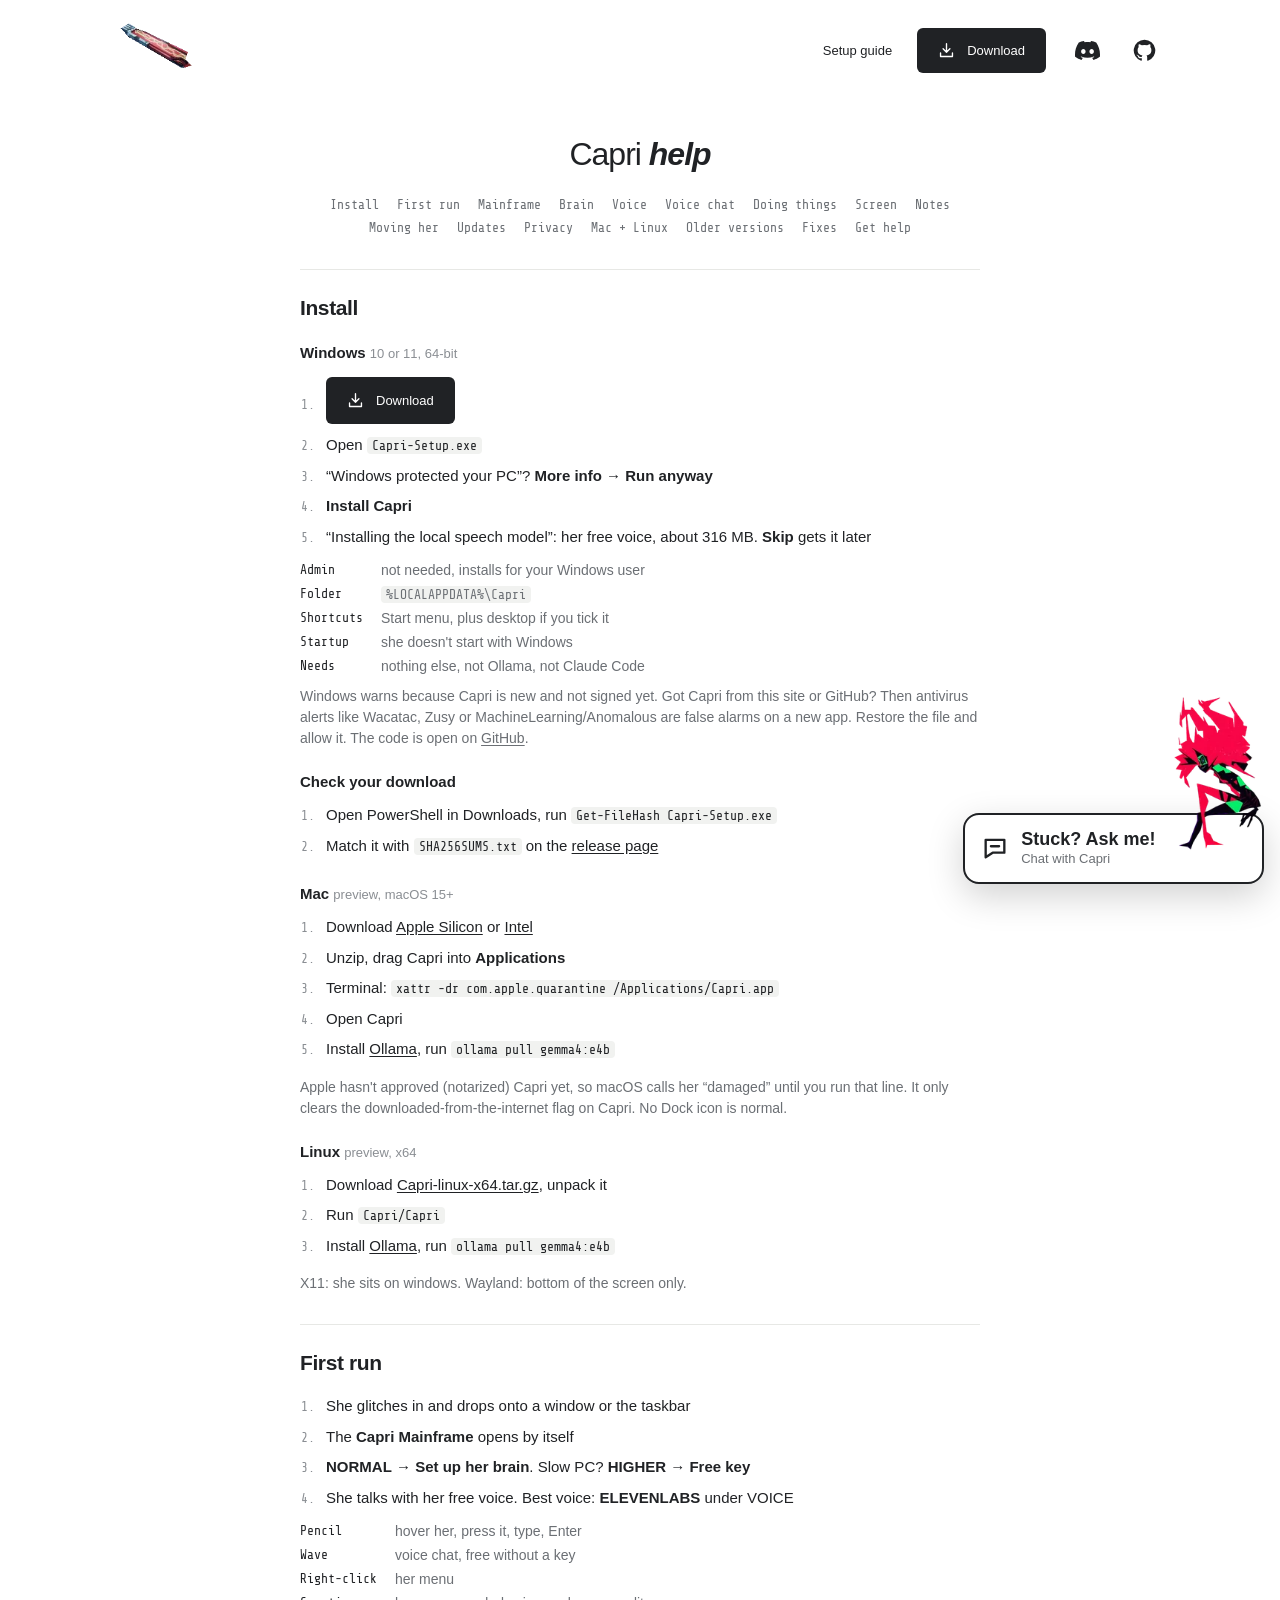
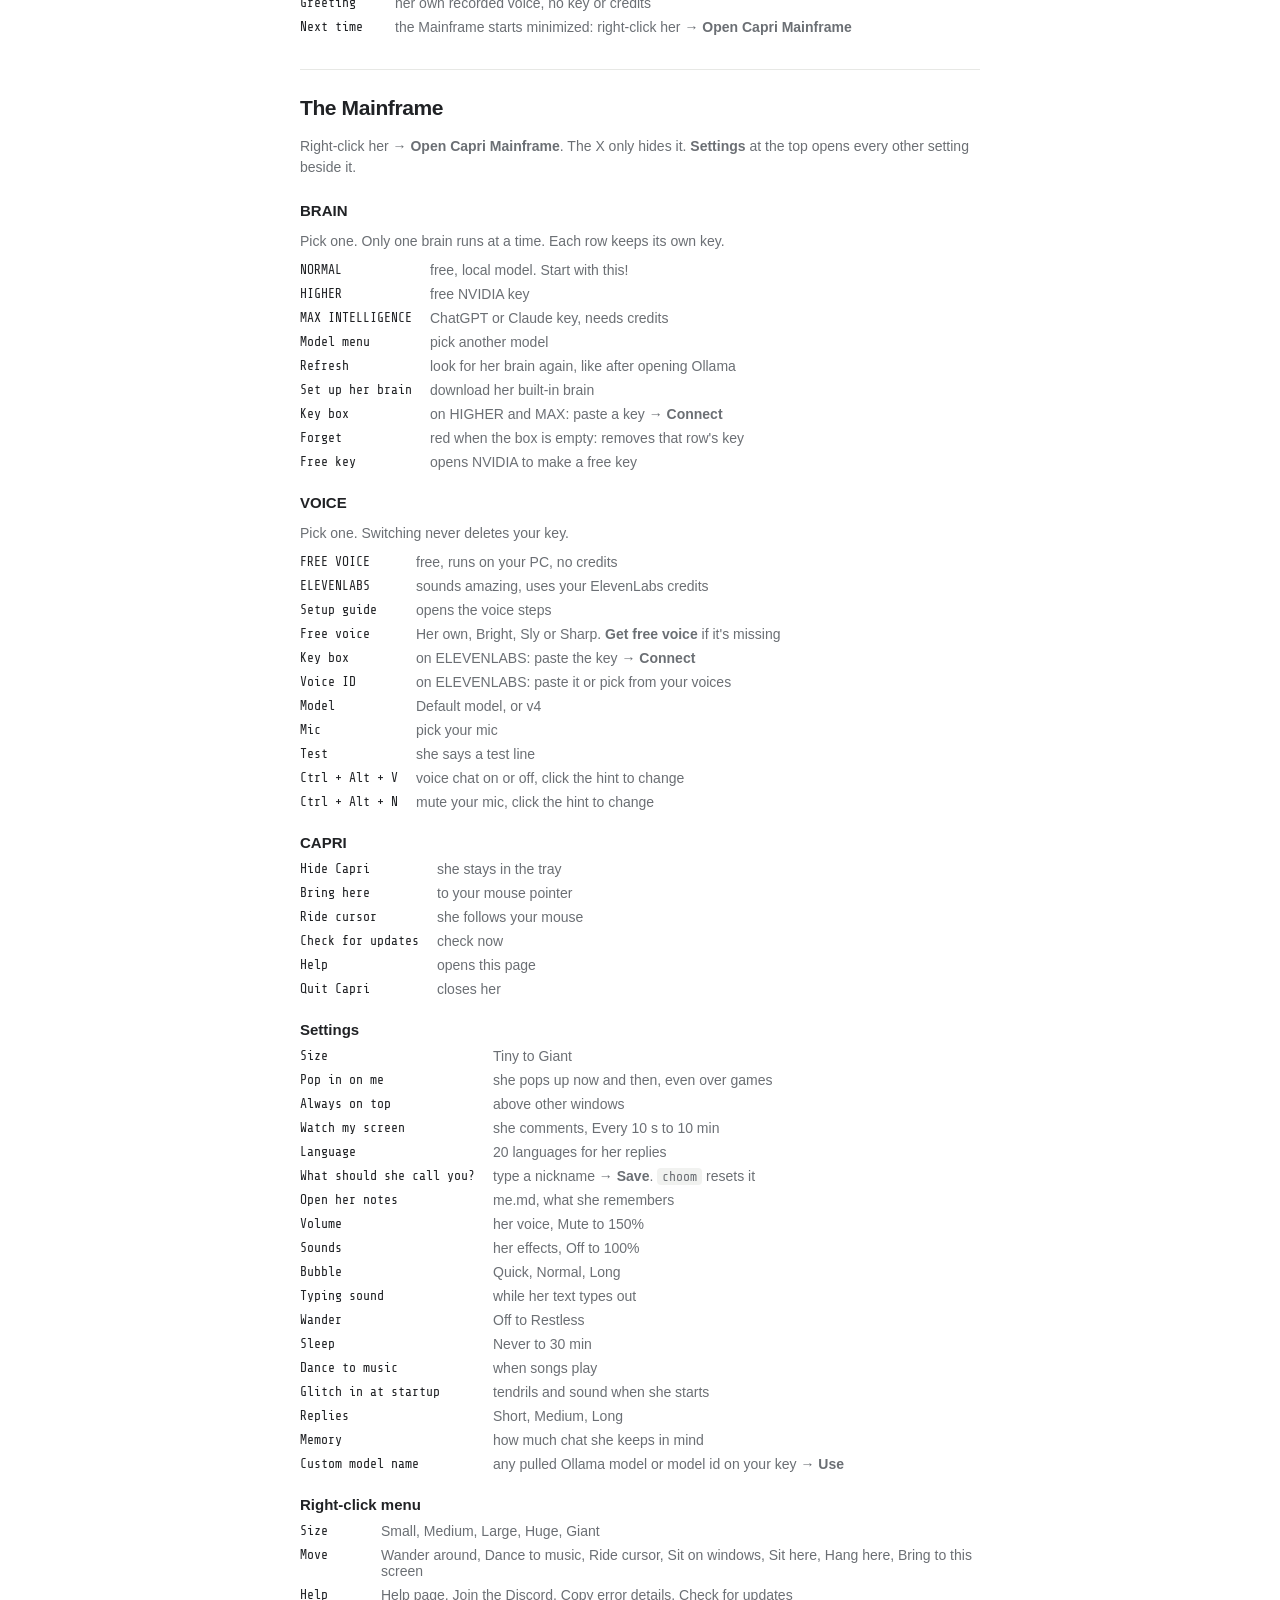
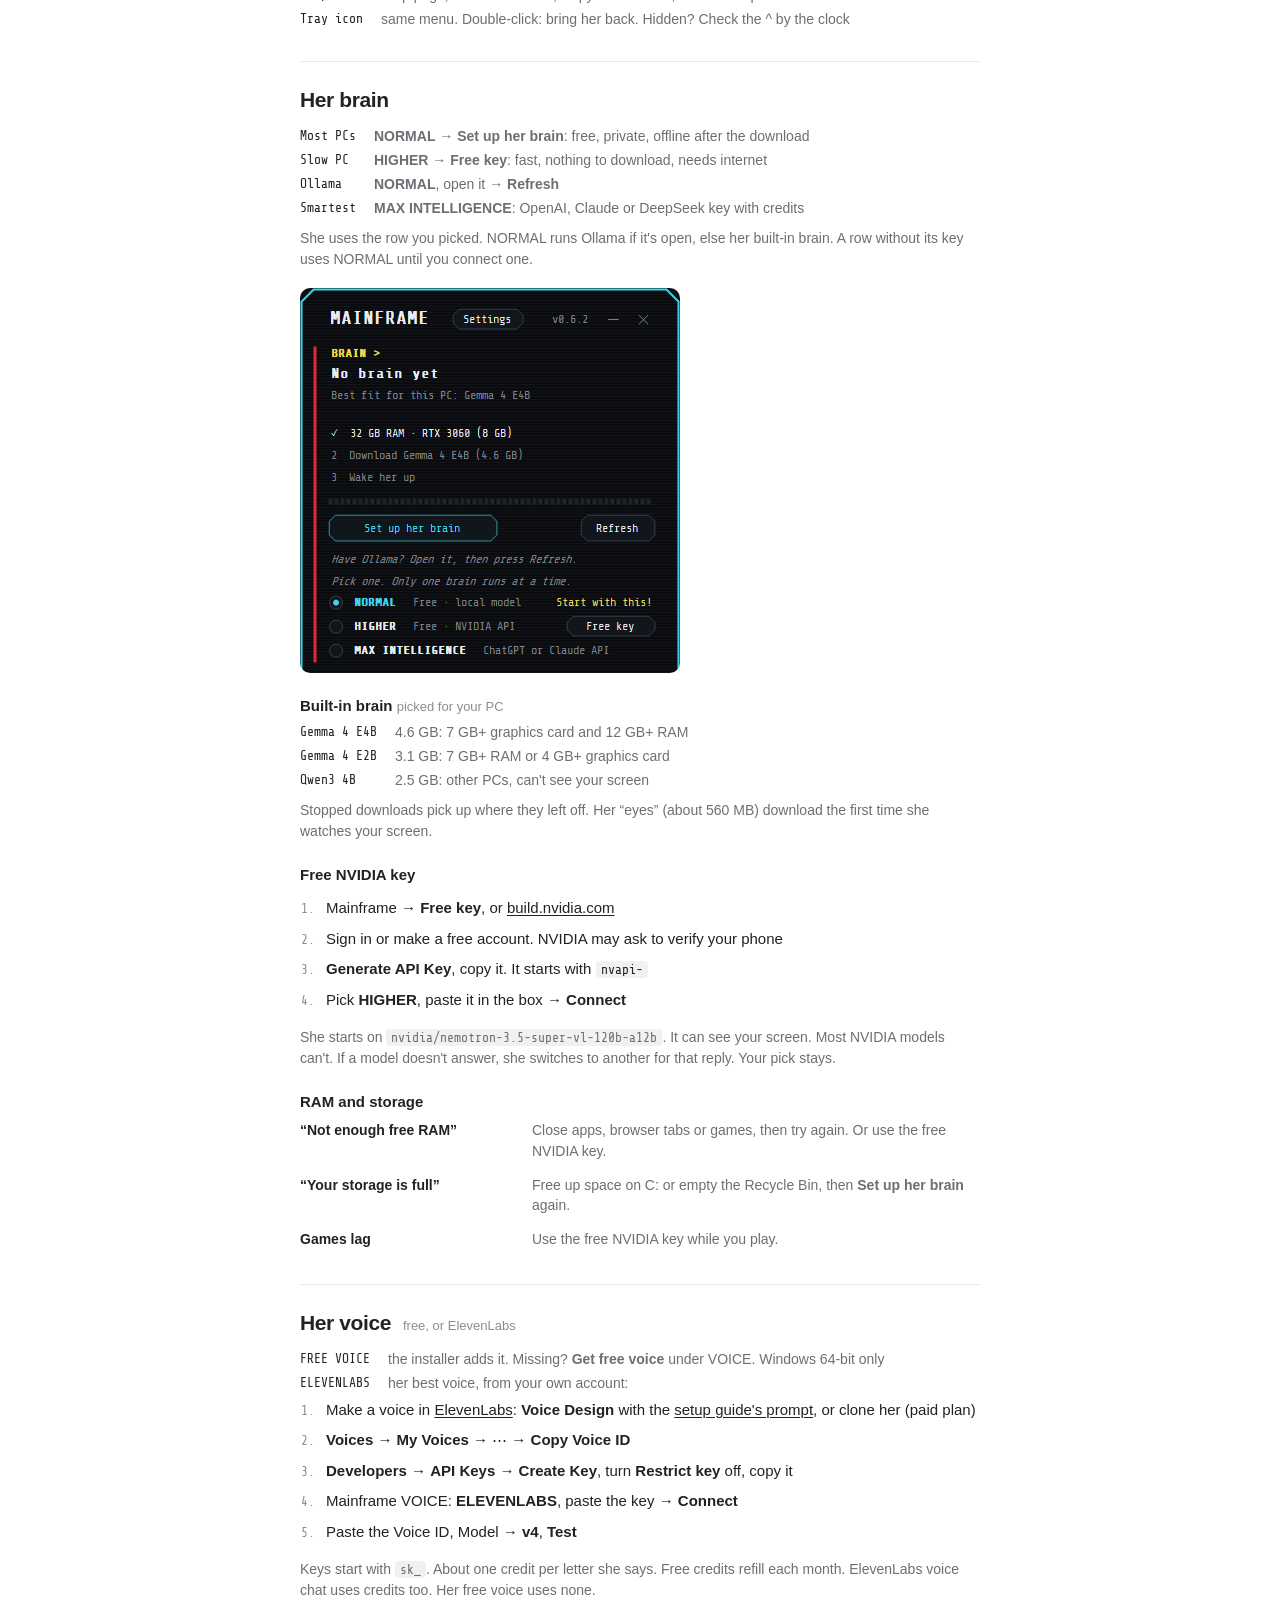
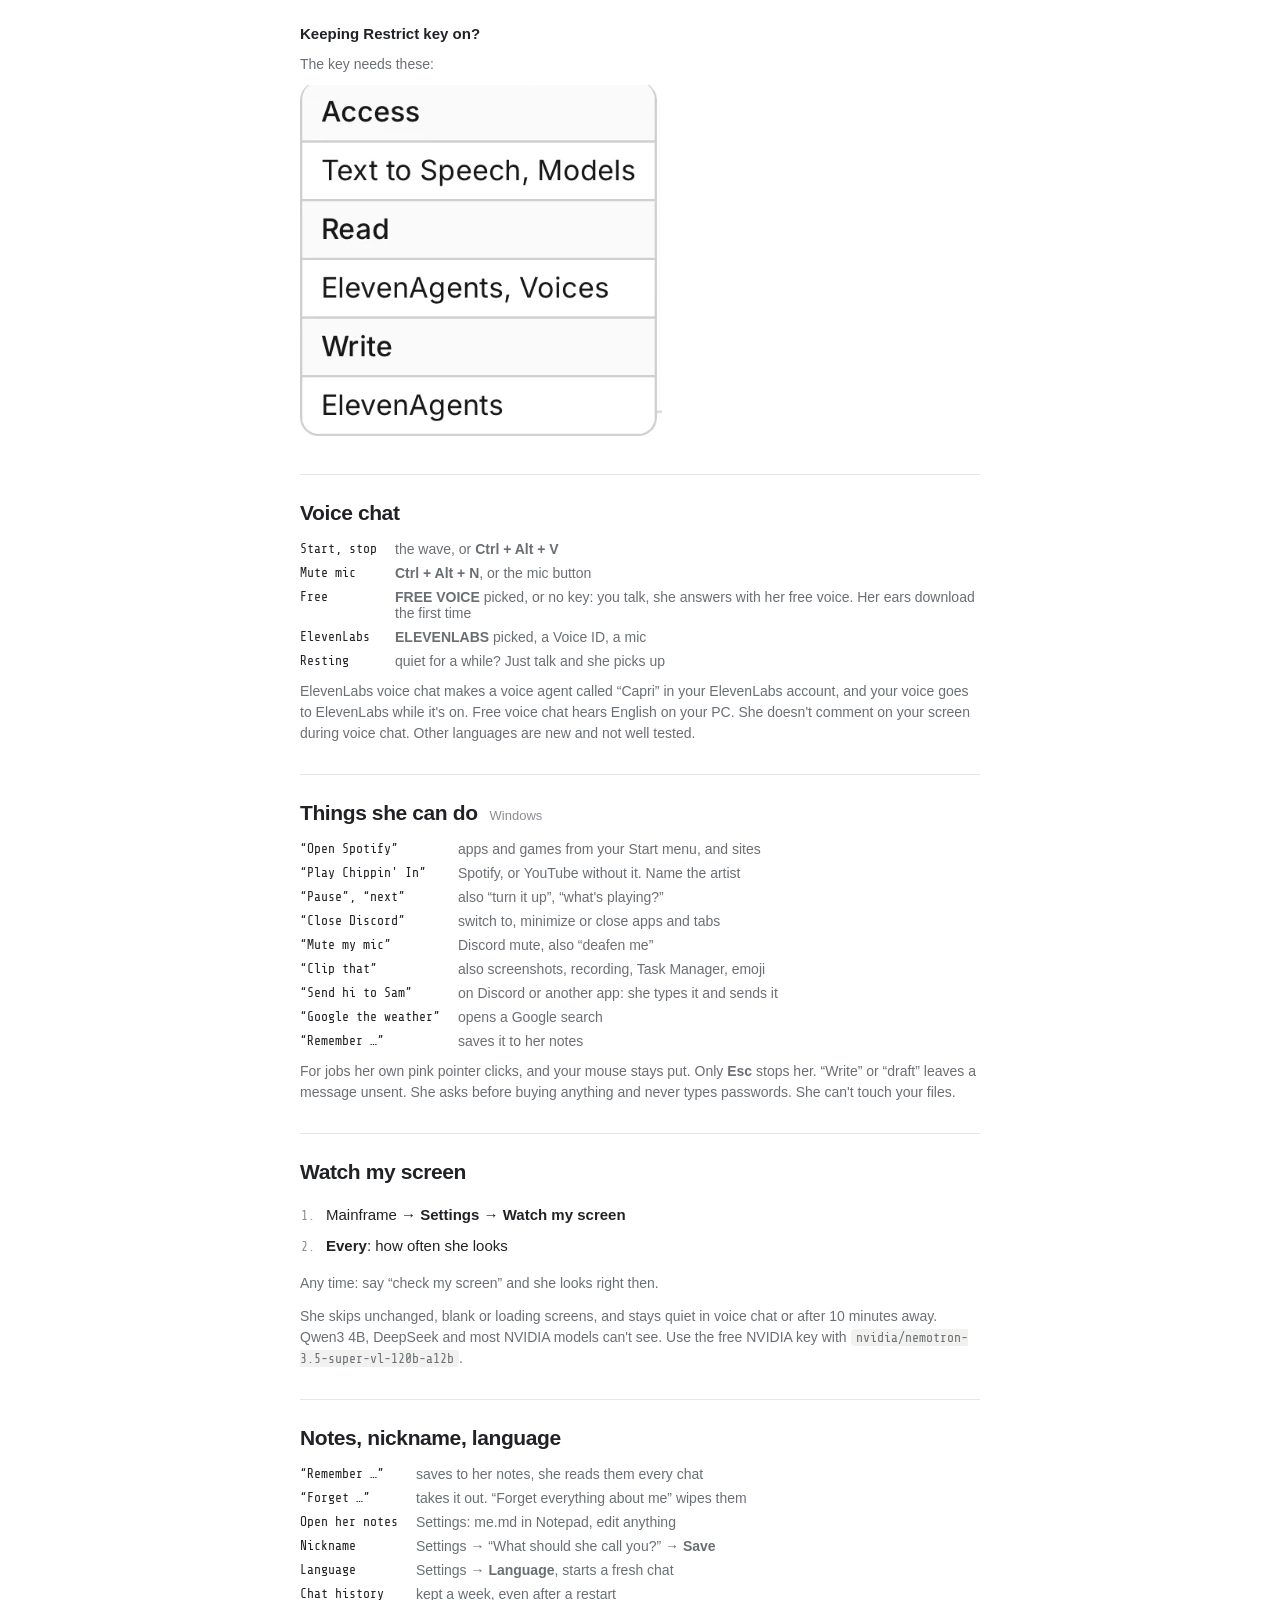
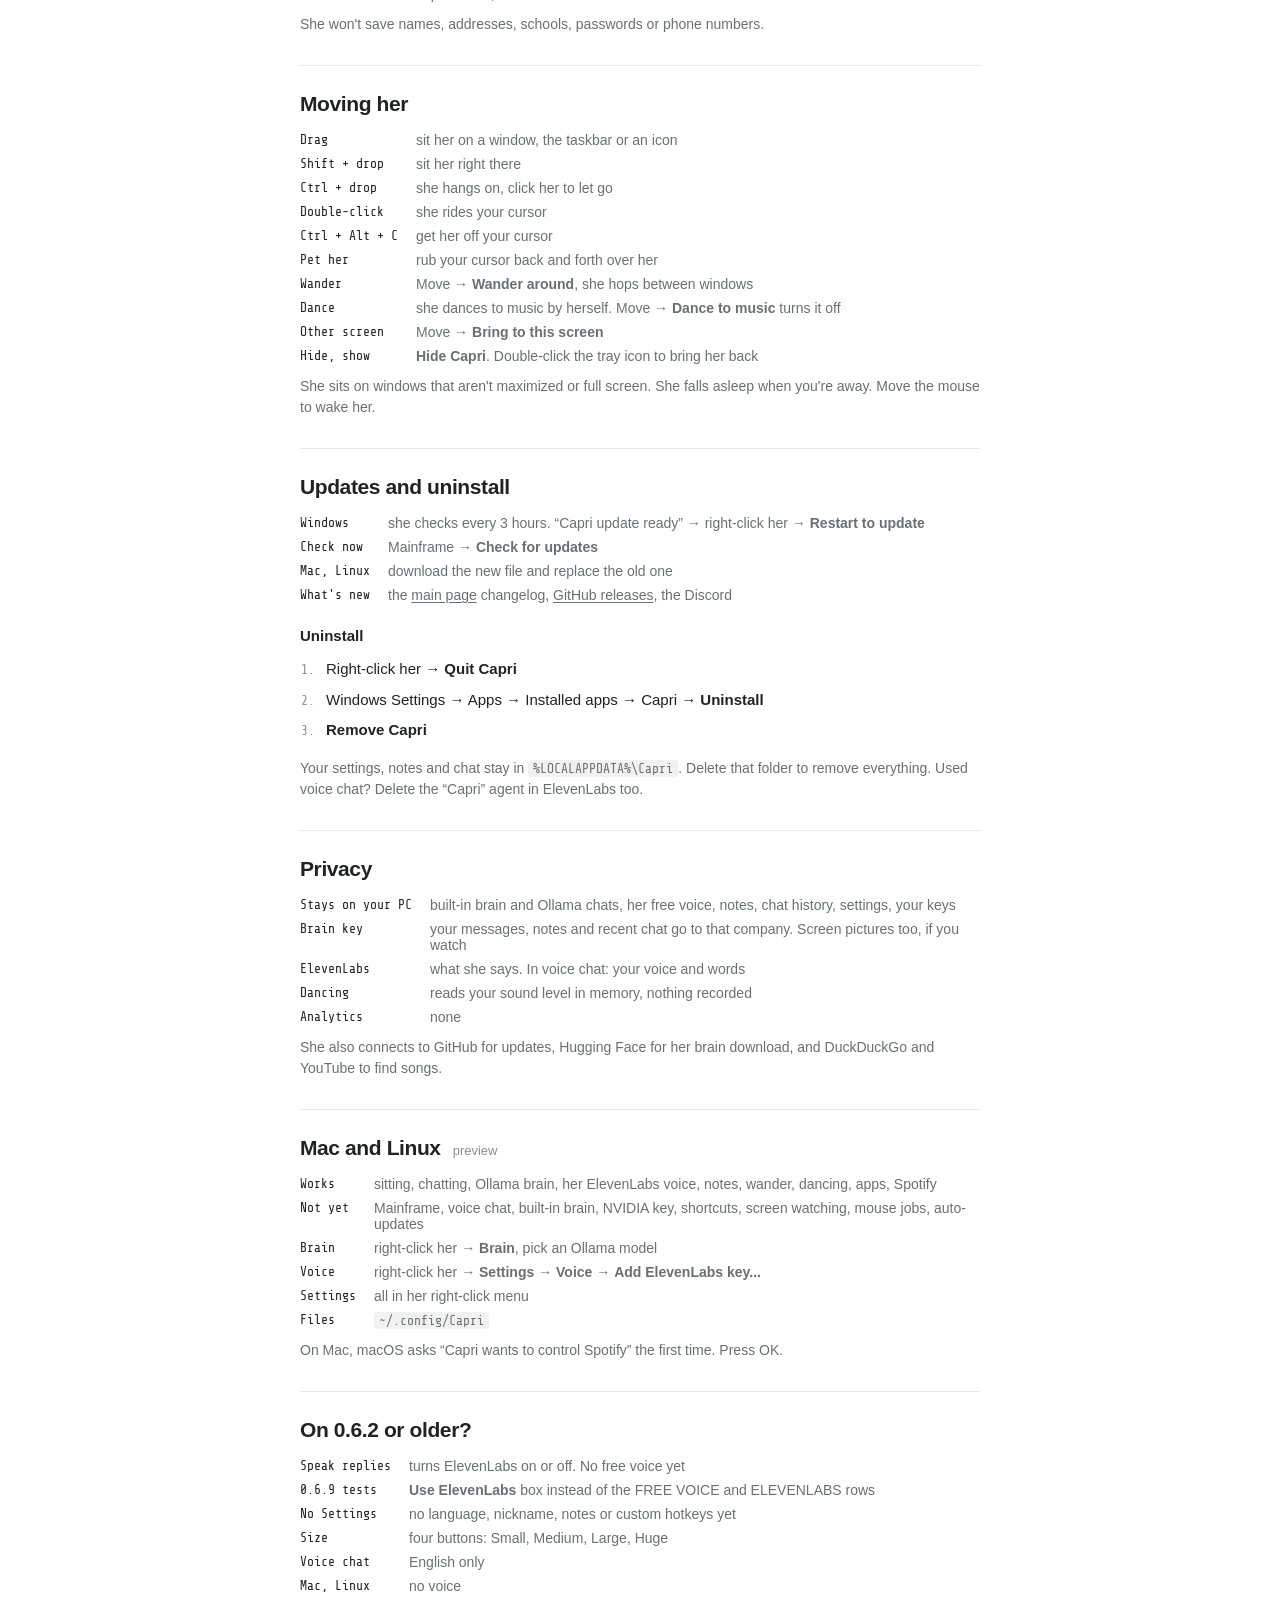
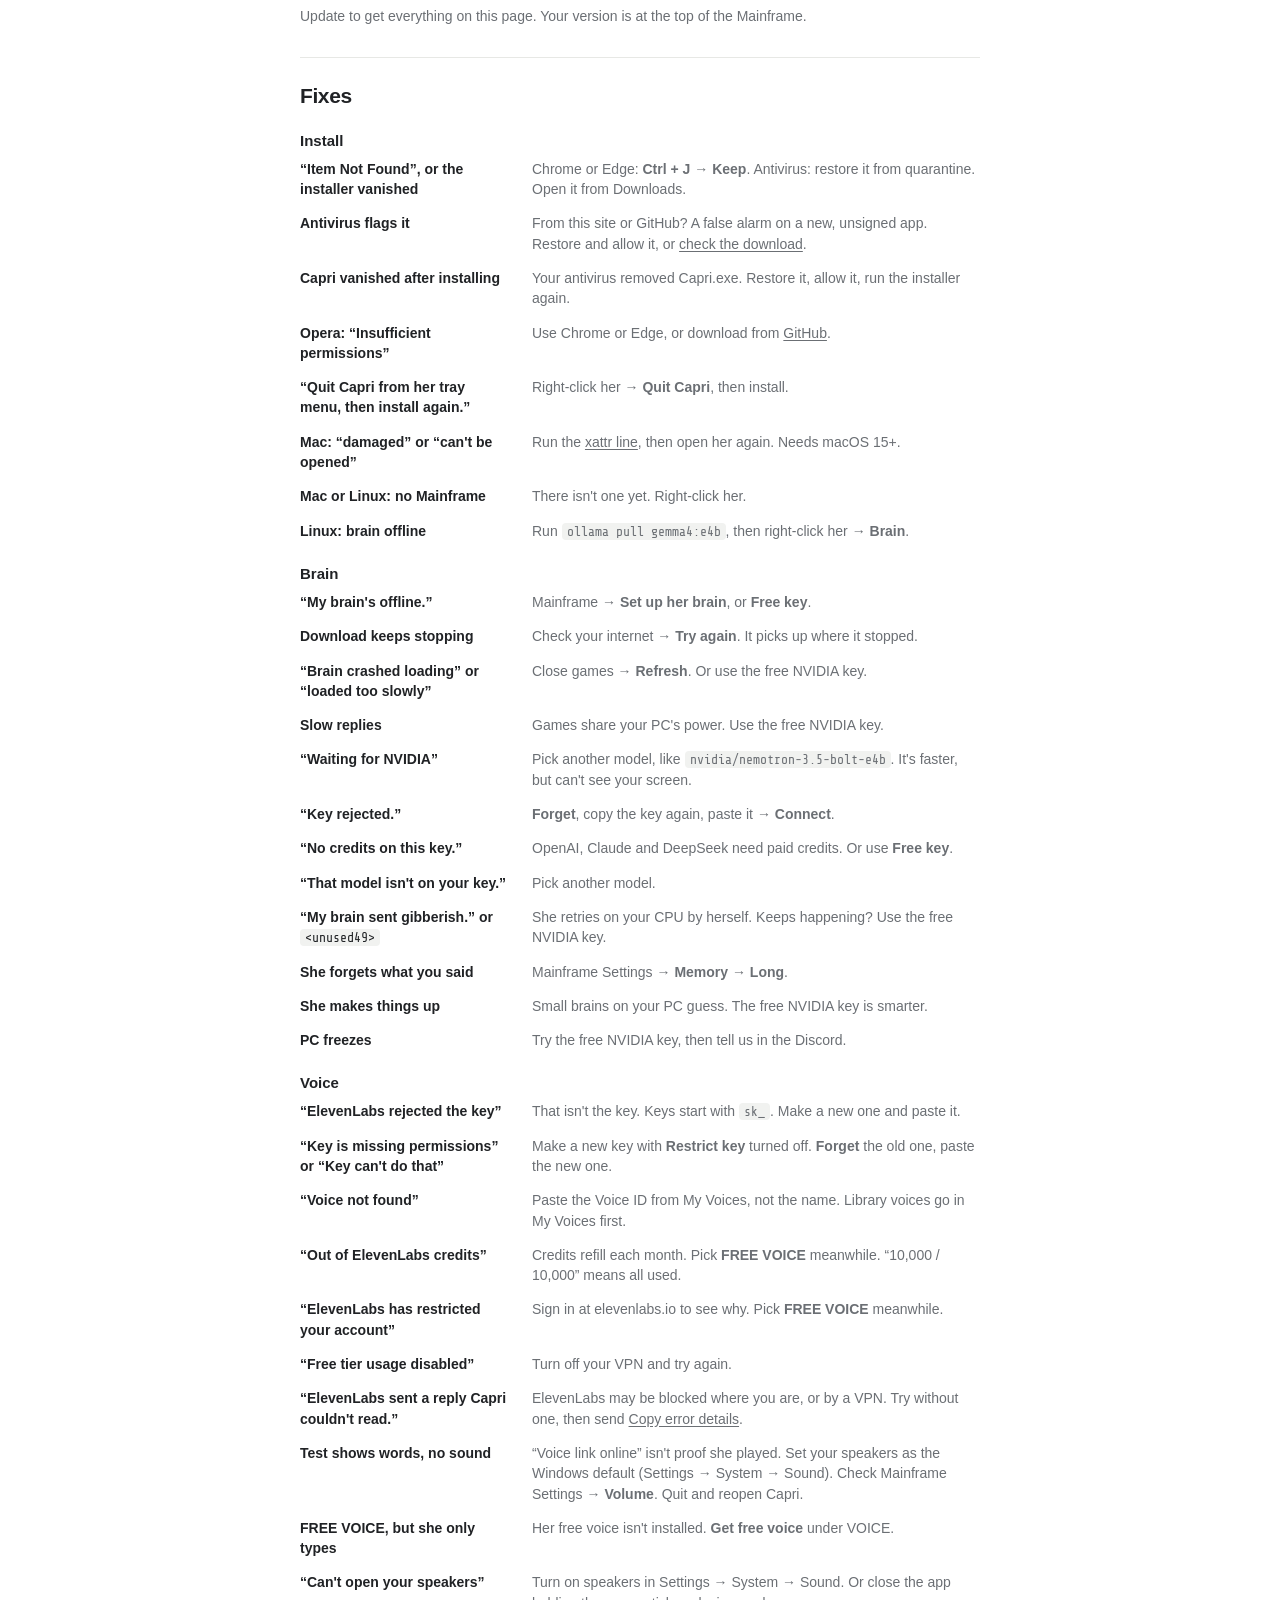
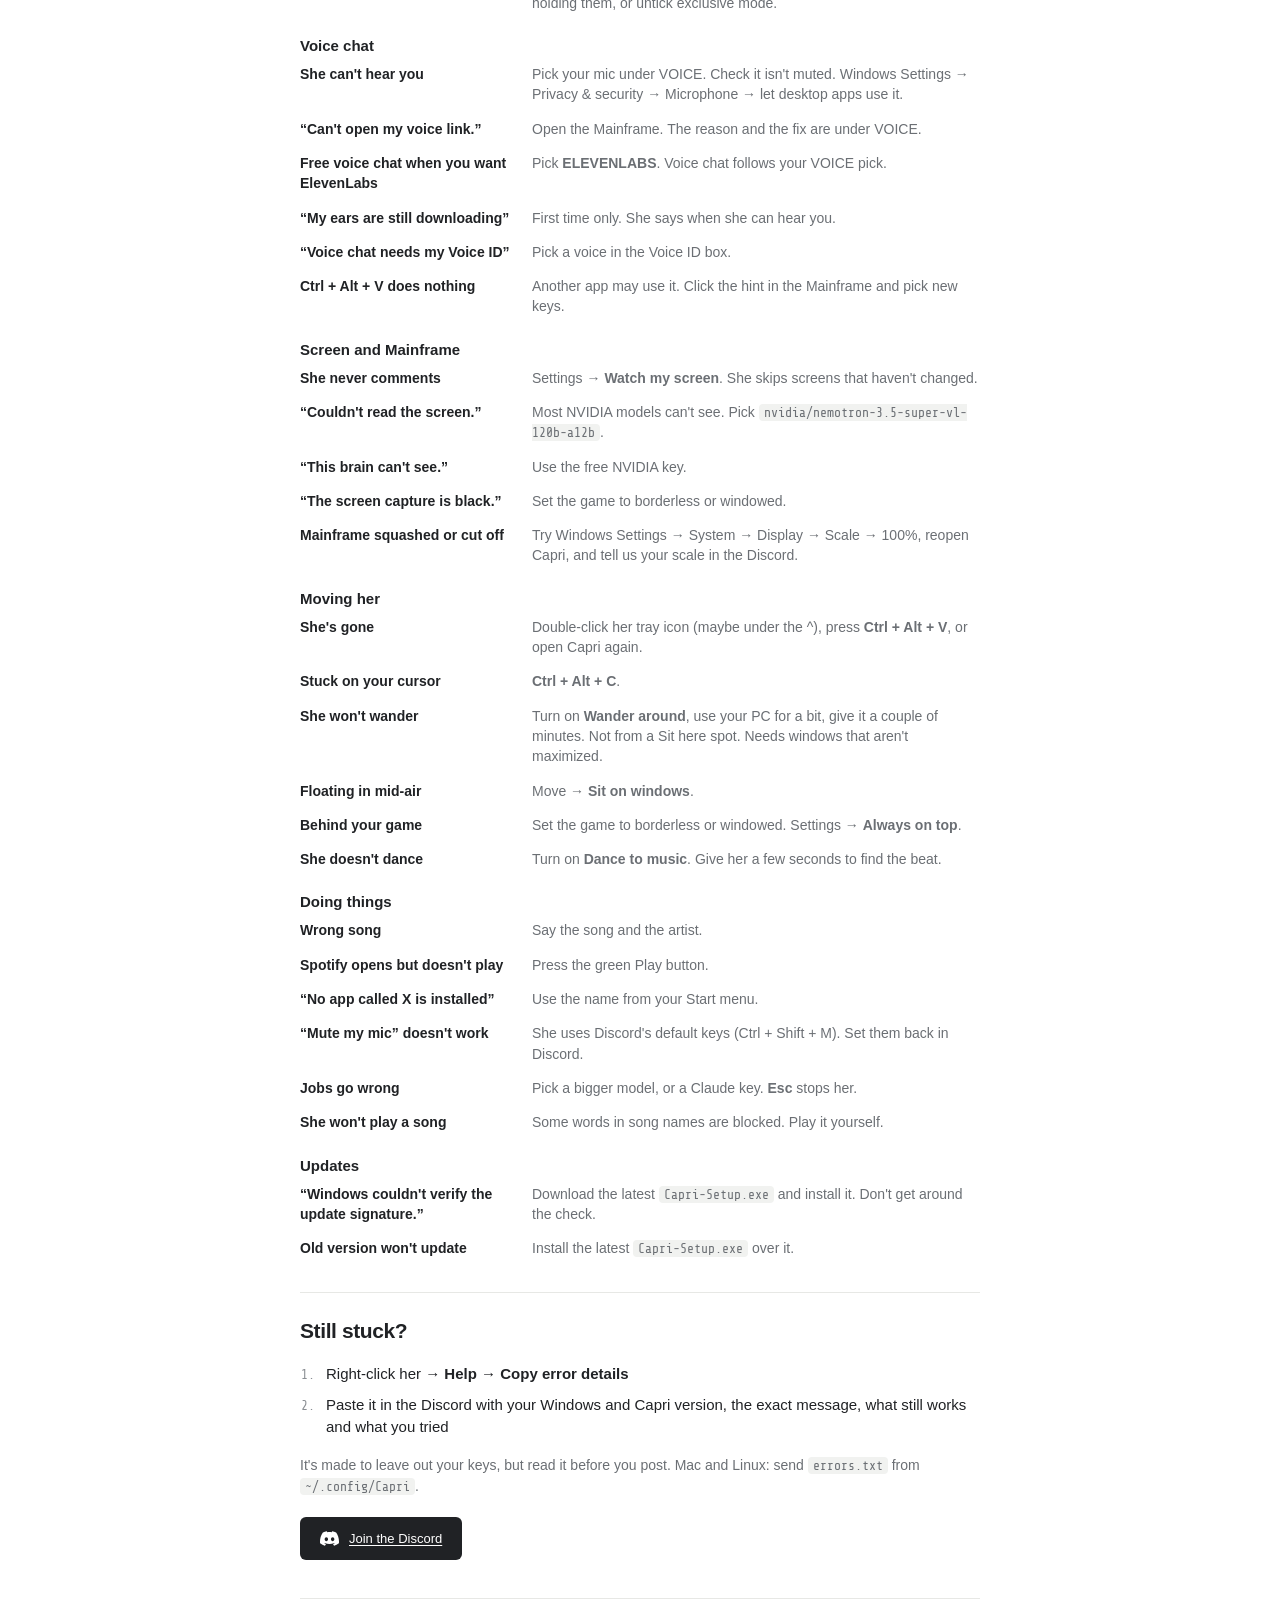
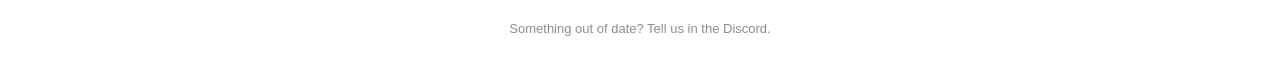
==== commit b29d1f8e: "site: she sits in the website's corner and answers questions from the Help page" ====
--- a/help/index.html
+++ b/help/index.html
@@ -9,6 +9,7 @@
   <link rel="icon" type="image/x-icon" href="../assets/chip.ico">
   <link rel="stylesheet" href="../style.css">
   <script src="../guide.js" defer></script>
+  <script src="../helper.js" defer></script>
 </head>
 <body>
   <div class="page">
--- a/style.css
+++ b/style.css
@@ -176,12 +176,12 @@
 .helper-sprite { position: absolute; inset: 0; background-repeat: no-repeat; transform: scaleX(-1); }
 .helper-hit { position: absolute; left: 32%; top: 4%; width: 47%; height: 75%; pointer-events: auto; cursor: pointer; }
 .helper-tendrils { position: absolute; left: calc(var(--s) * -.7); top: calc(var(--s) * -.68); width: calc(var(--s) * 2.5); height: calc(var(--s) * 2.1); }
-.helper-tab { display: flex; align-items: center; gap: 12px; max-width: calc(100vw - 32px); margin-left: auto; padding: 13px calc(var(--s) * .56) 13px 16px; background: #202225; color: #fff; font: inherit; text-align: left; cursor: pointer; }
-.helper-tab:hover { background: #3a3d42; }
+.helper-tab { display: flex; align-items: center; gap: 12px; max-width: calc(100vw - 32px); margin-left: auto; padding: 13px calc(var(--s) * .56) 13px 16px; background: #fff; color: inherit; font: inherit; text-align: left; cursor: pointer; }
+.helper-tab:hover { background: #f6f7f5; }
 .helper-tab > svg { flex: none; width: 28px; height: 28px; fill: none; stroke: currentColor; stroke-width: 2; stroke-linecap: round; stroke-linejoin: round; }
 .helper-tab-words { display: grid; }
 .helper-tab-words strong { font-size: 18px; line-height: 1.25; }
-.helper-tab-words small { color: #c4c7cc; font-size: 13px; }
+.helper-tab-words small { color: #6b6f74; font-size: 13px; }
 .helper-tab > .helper-capri { right: calc(var(--s) * -.21); }
 .helper-panel > .helper-capri { right: 24px; }
 .helper-tab:focus-visible, .helper-panel button:focus-visible, .helper-link:focus-visible { outline: 2px solid #8ac74b; outline-offset: 3px; }
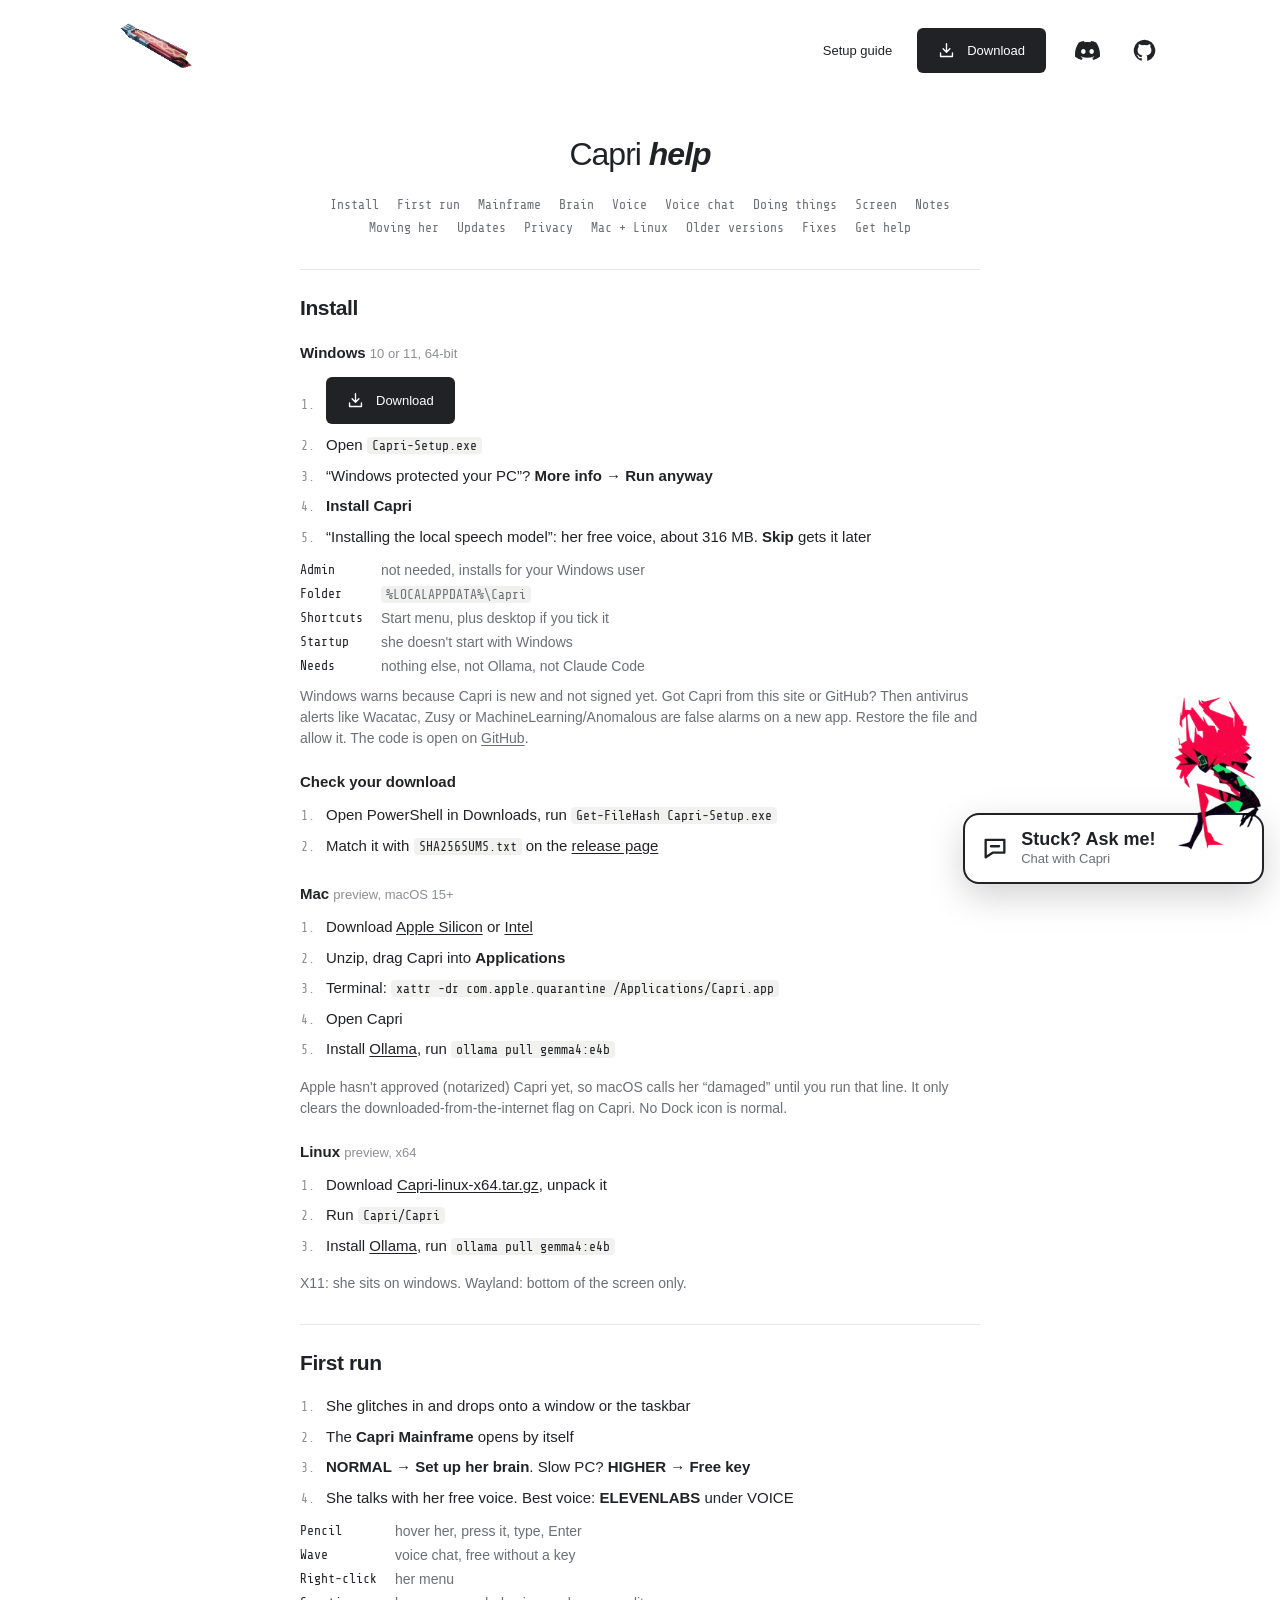
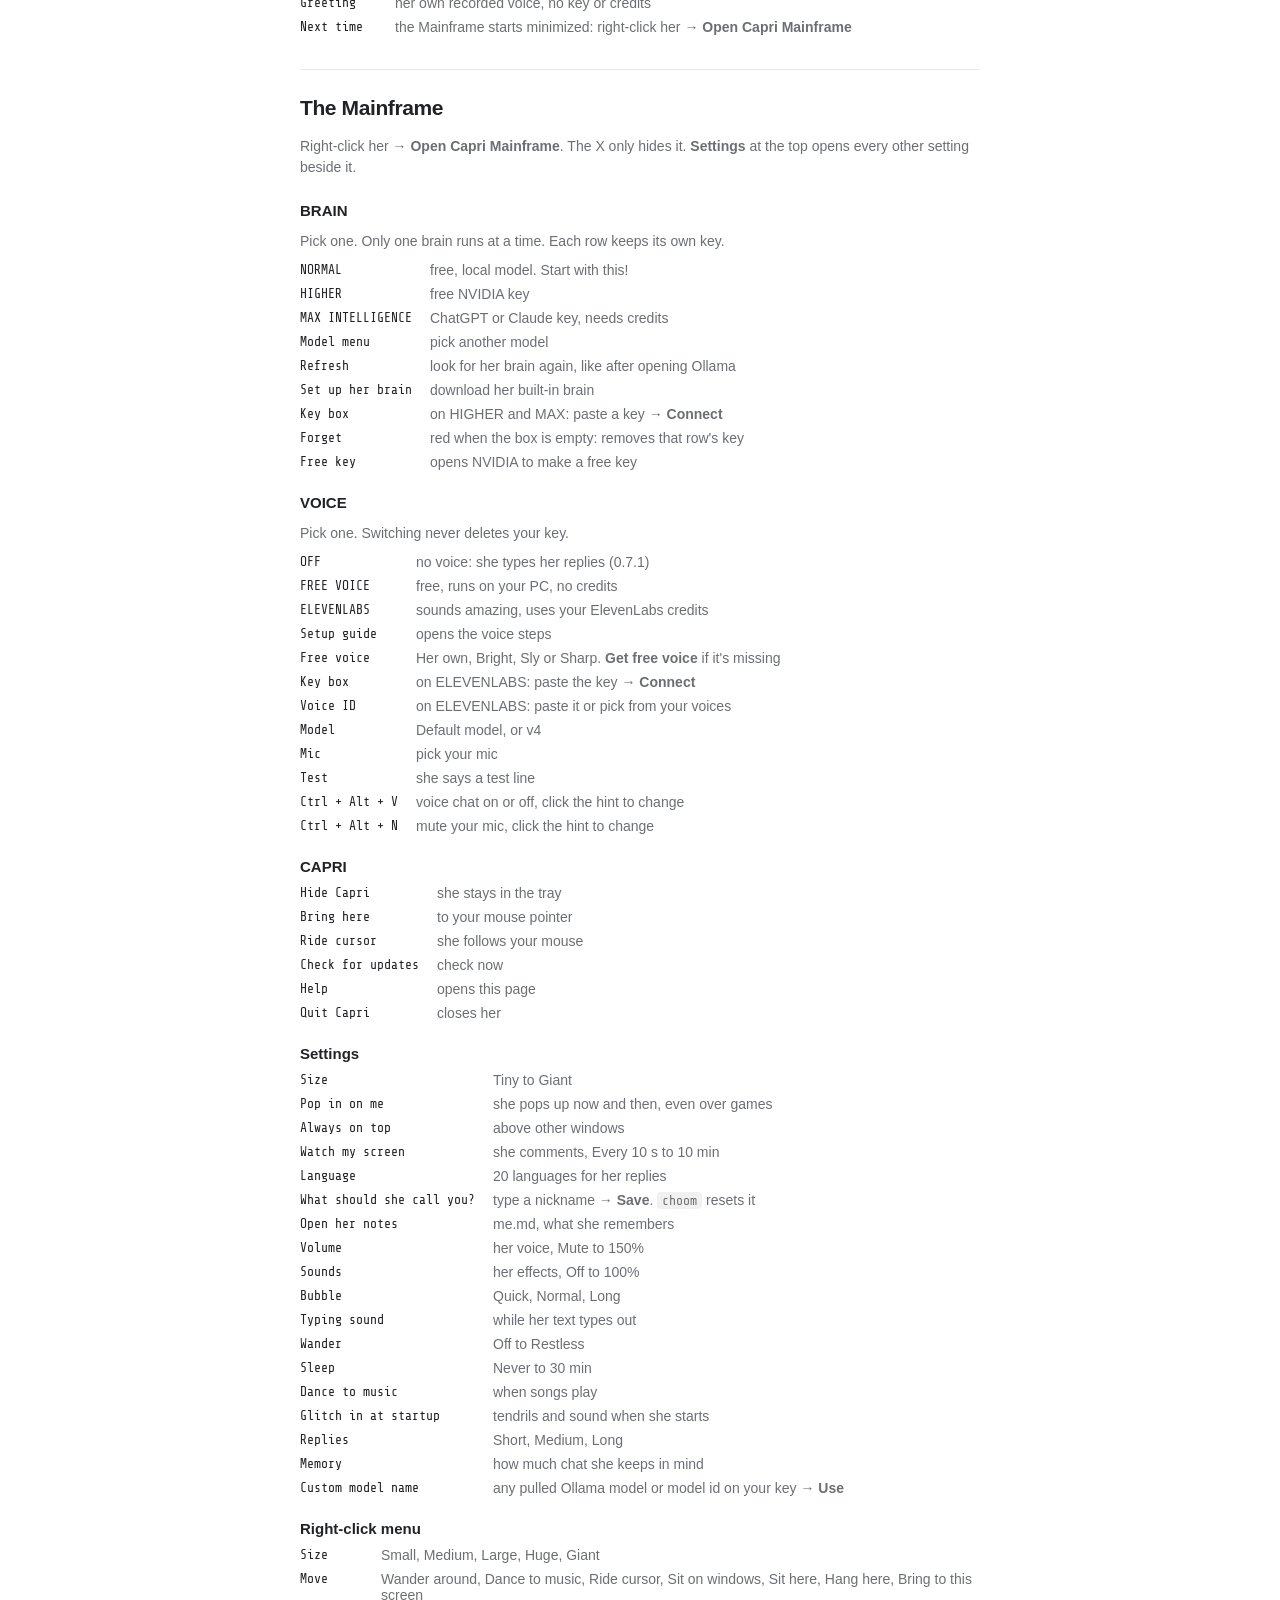
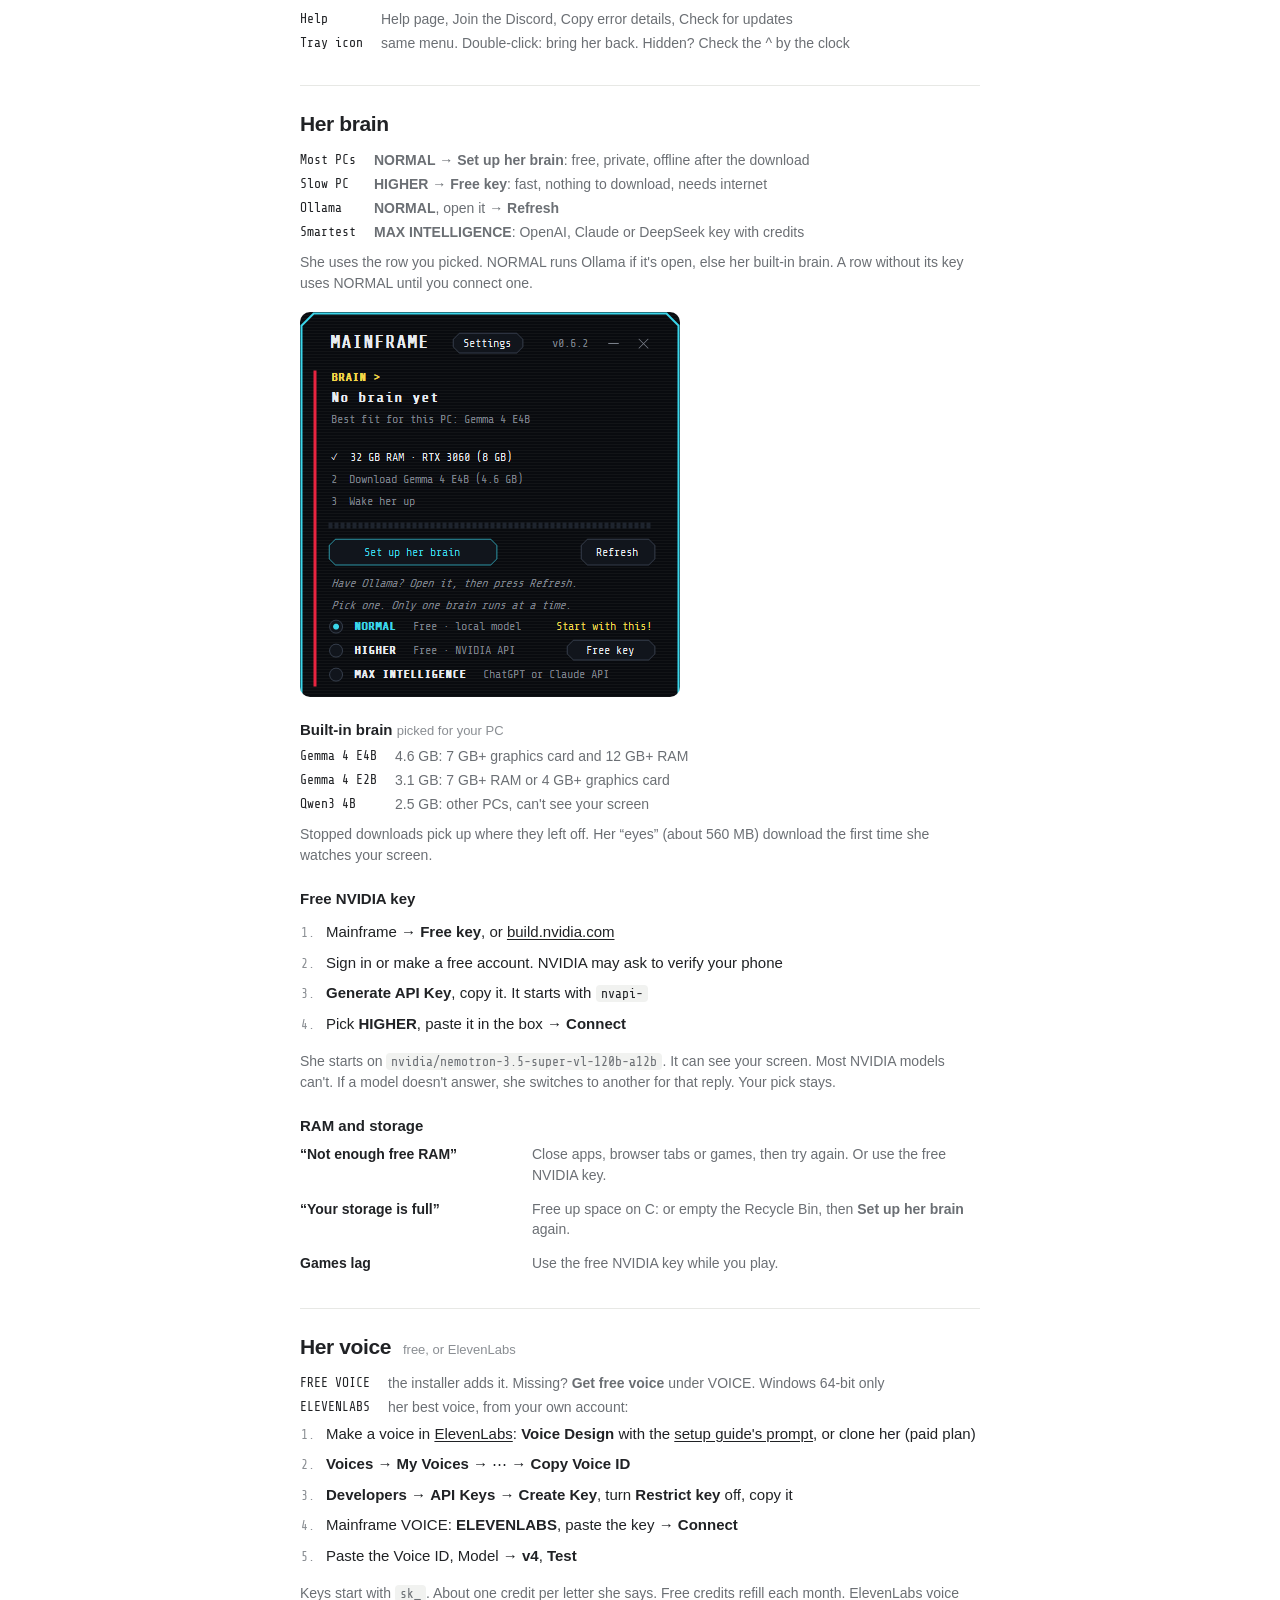
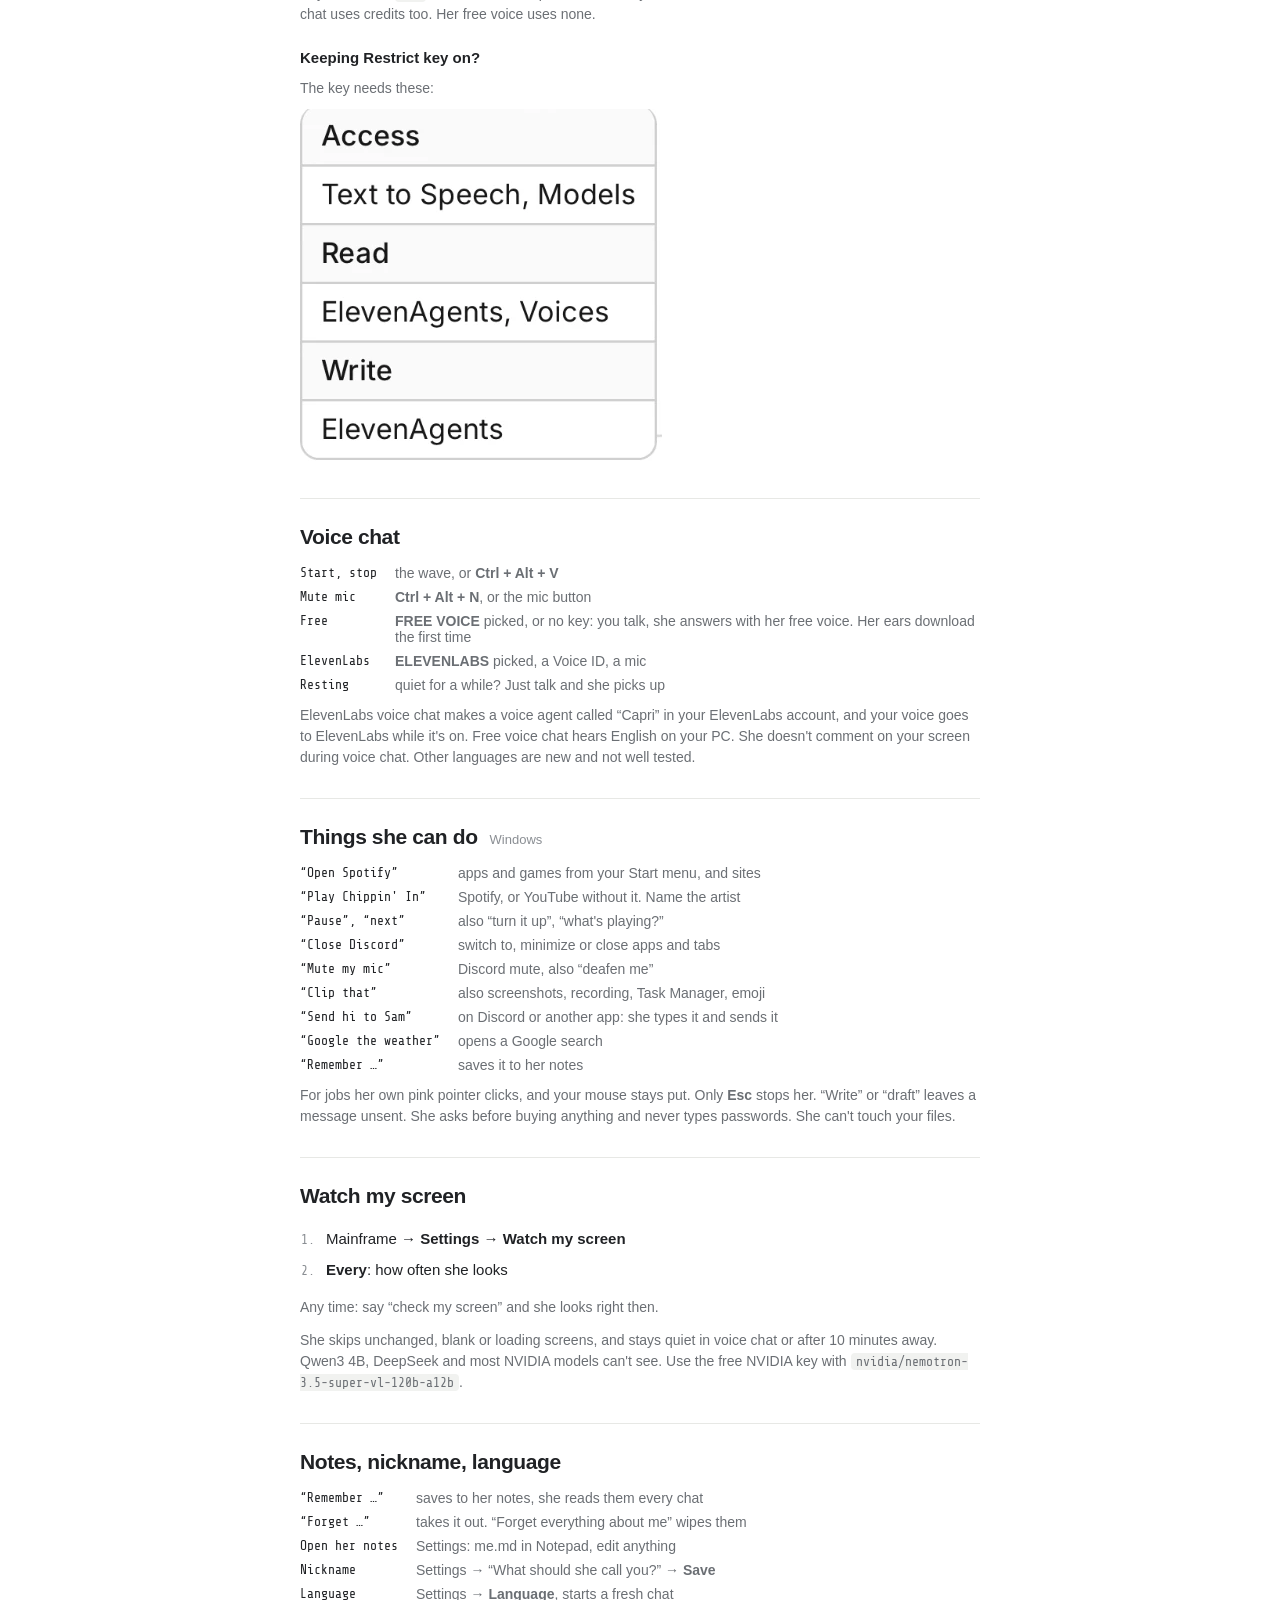
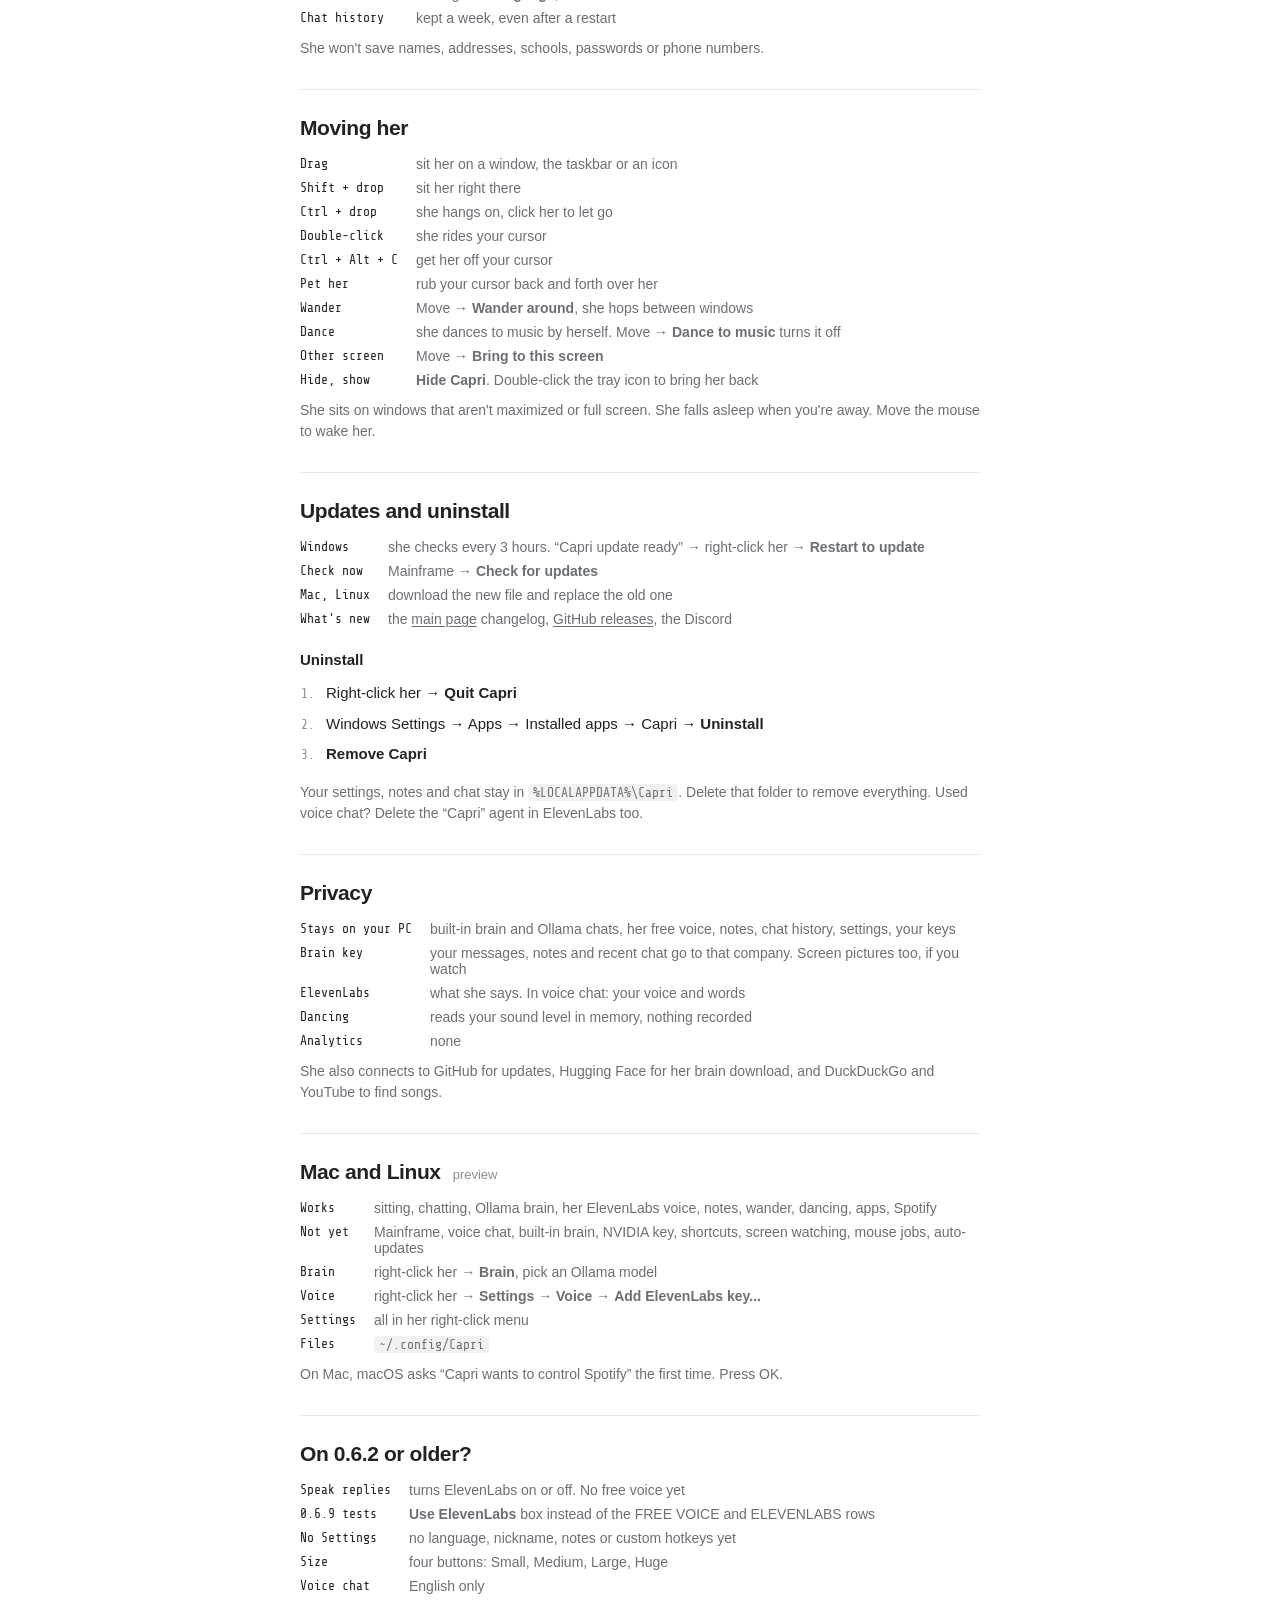
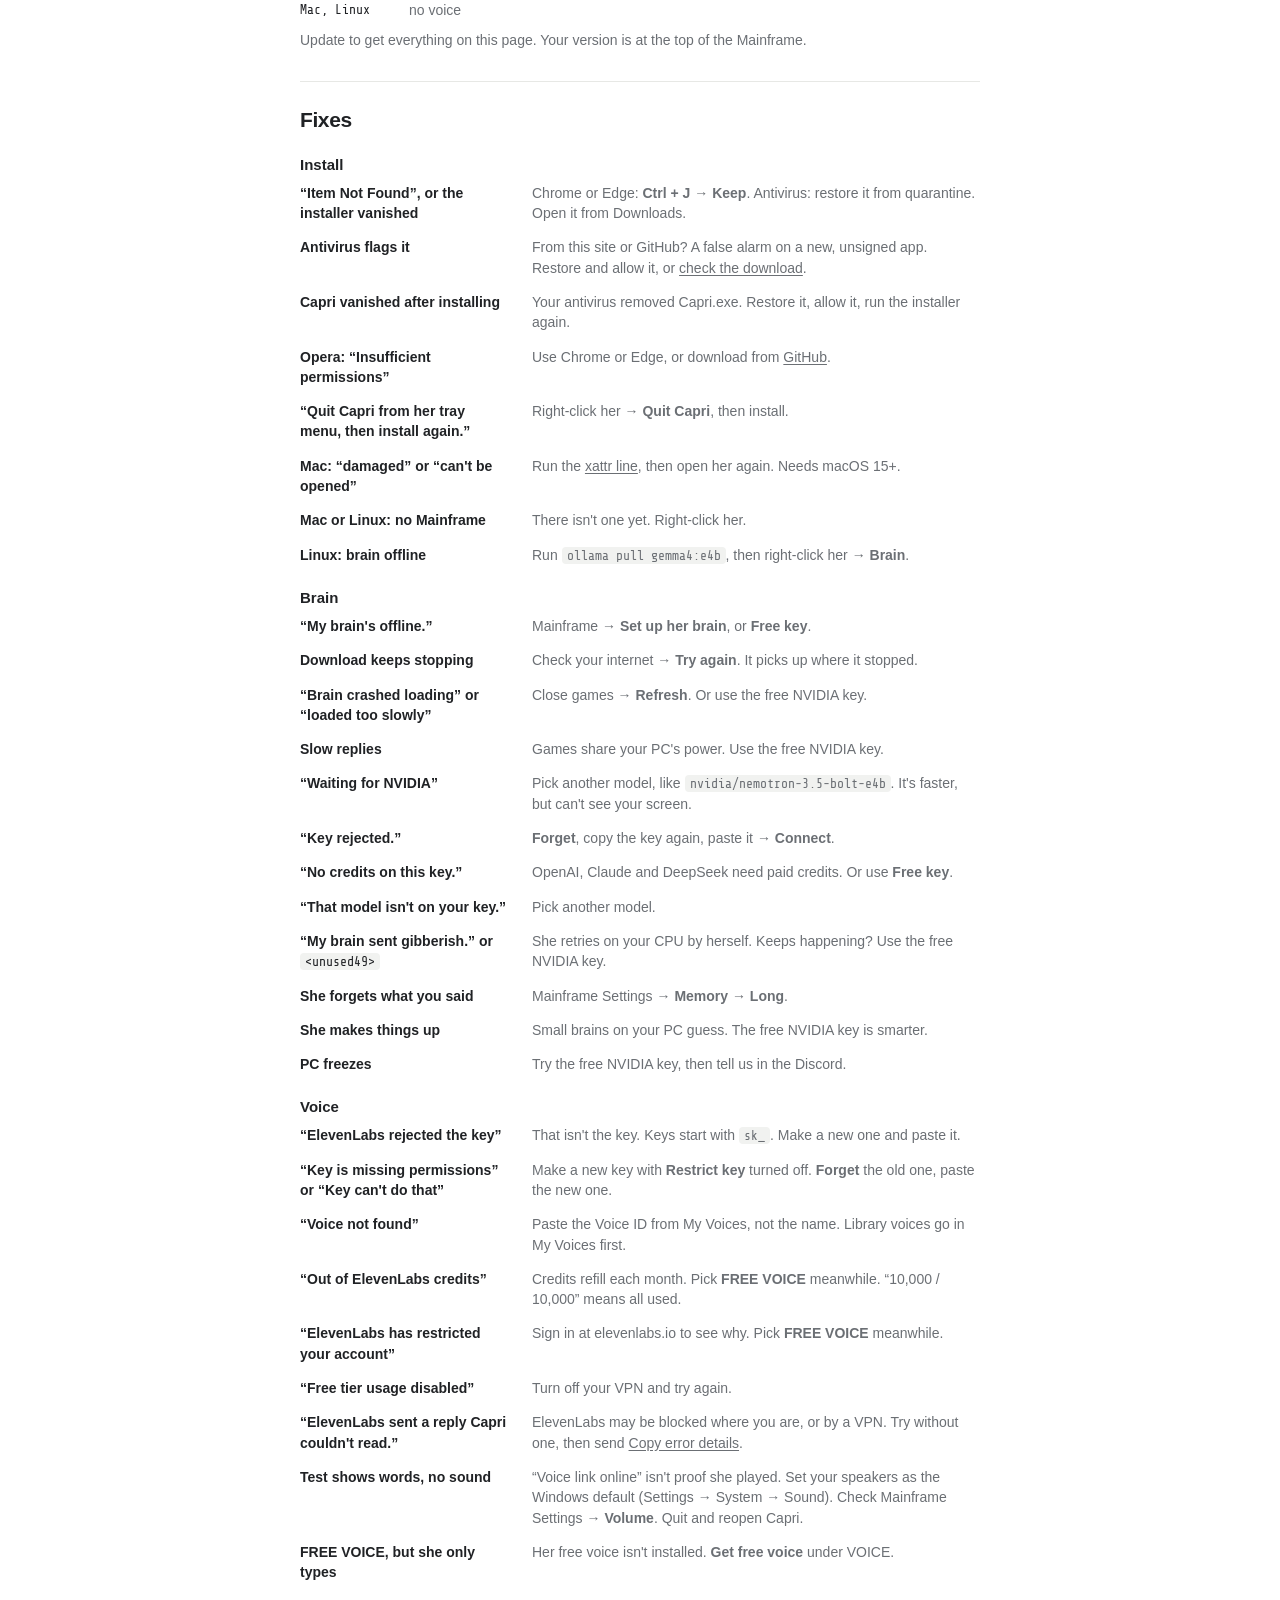
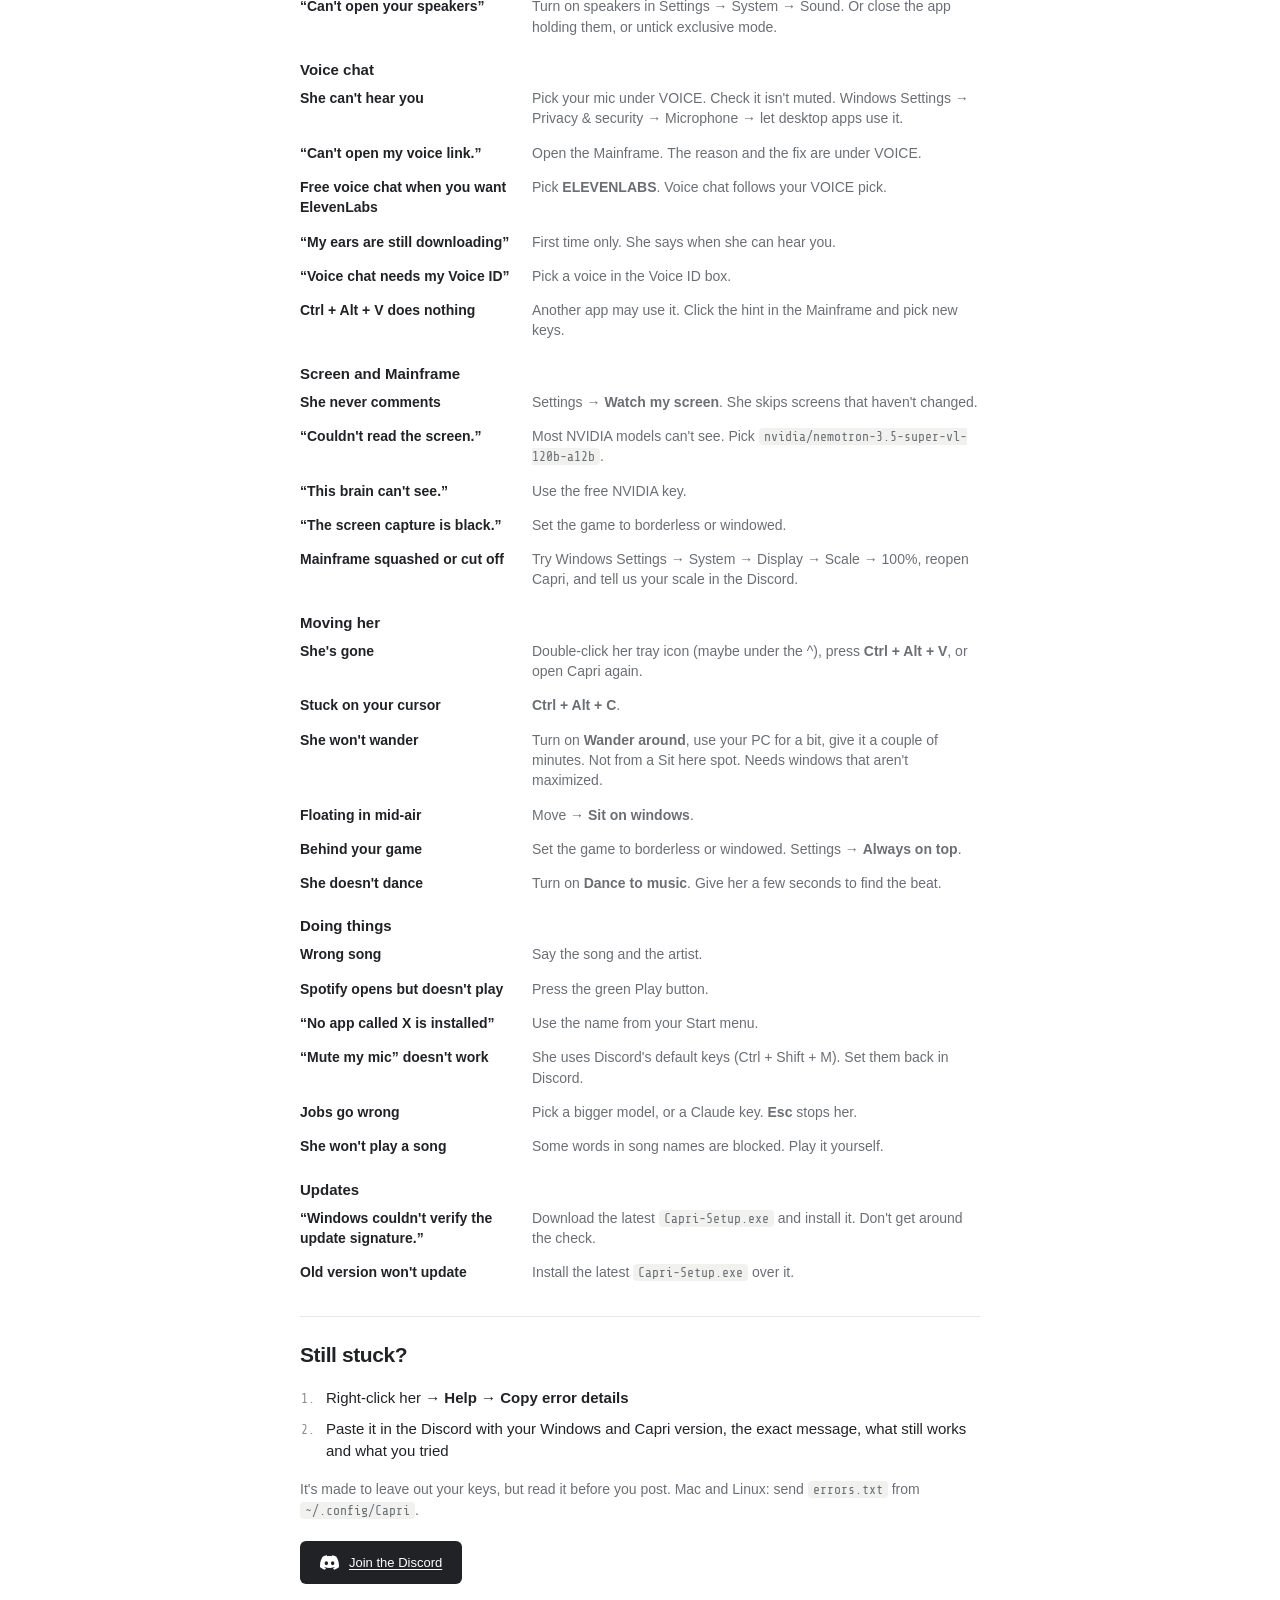
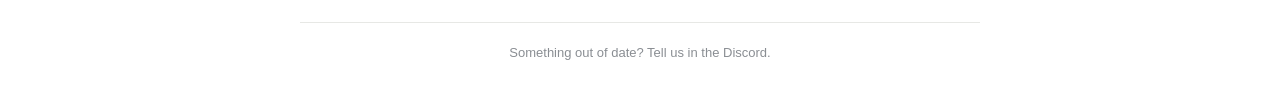
==== commit 7d2e56ae: "site: 0.7.1 downloads, VOICE OFF in the help, and the helper without tendrils" ====
--- a/help/index.html
+++ b/help/index.html
@@ -7,9 +7,9 @@
   <meta name="description" content="Capri help: install, the Mainframe, her brain, her voice, voice chat, settings and fixes.">
   <title>Capri help</title>
   <link rel="icon" type="image/x-icon" href="../assets/chip.ico">
-  <link rel="stylesheet" href="../style.css">
+  <link rel="stylesheet" href="../style.css?v=0.7.1">
   <script src="../guide.js" defer></script>
-  <script src="../helper.js" defer></script>
+  <script src="../helper.js?v=0.7.1" defer></script>
 </head>
 <body>
   <div class="page">
@@ -17,7 +17,7 @@
       <a href="../" aria-label="Capri home"><img class="chip" src="../assets/chip.png" alt="Capri's chip" width="72" height="50"></a>
       <div class="links">
         <a class="guide-link" href="../setup/" aria-label="Setup guide"><span class="guide-long">Setup guide</span><span class="guide-short">Guide</span></a>
-        <a class="download" href="https://github.com/yerocsin42/capri-desktop/releases/download/v0.7.0/Capri-Setup.exe" data-api="https://capri-reactions.yerocsin42.workers.dev/download"><svg viewBox="0 0 20 20" aria-hidden="true"><path d="M10 2v10m-4-4 4 4 4-4M3 13v4h14v-4"/></svg><span>Download</span></a>
+        <a class="download" href="https://github.com/yerocsin42/capri-desktop/releases/download/v0.7.1/Capri-Setup.exe" data-api="https://capri-reactions.yerocsin42.workers.dev/download"><svg viewBox="0 0 20 20" aria-hidden="true"><path d="M10 2v10m-4-4 4 4 4-4M3 13v4h14v-4"/></svg><span>Download</span></a>
         <a class="discord" href="https://discord.gg/F4fDHfGtFk" target="_blank" rel="noopener noreferrer" aria-label="Discord"><svg viewBox="0 0 24 24" aria-hidden="true"><path id="discord-mark" d="M20.317 4.3698a19.7913 19.7913 0 00-4.8851-1.5152.0741.0741 0 00-.0785.0371c-.211.3753-.4447.8648-.6083 1.2495-1.8447-.2762-3.68-.2762-5.4868 0-.1636-.3933-.4058-.8742-.6177-1.2495a.077.077 0 00-.0785-.037 19.7363 19.7363 0 00-4.8852 1.515.0699.0699 0 00-.0321.0277C.5334 9.0458-.319 13.5799.0992 18.0578a.0824.0824 0 00.0312.0561c2.0528 1.5076 4.0413 2.4228 5.9929 3.0294a.0777.0777 0 00.0842-.0276c.4616-.6304.8731-1.2952 1.226-1.9942a.076.076 0 00-.0416-.1057c-.6528-.2476-1.2743-.5495-1.8722-.8923a.077.077 0 01-.0076-.1277c.1258-.0943.2517-.1923.3718-.2914a.0743.0743 0 01.0776-.0105c3.9278 1.7933 8.18 1.7933 12.0614 0a.0739.0739 0 01.0785.0095c.1202.099.246.1981.3728.2924a.077.077 0 01-.0066.1276 12.2986 12.2986 0 01-1.873.8914.0766.0766 0 00-.0407.1067c.3604.698.7719 1.3628 1.225 1.9932a.076.076 0 00.0842.0286c1.961-.6067 3.9495-1.5219 6.0023-3.0294a.077.077 0 00.0313-.0552c.5004-5.177-.8382-9.6739-3.5485-13.6604a.061.061 0 00-.0312-.0286zM8.02 15.3312c-1.1825 0-2.1569-1.0857-2.1569-2.419 0-1.3332.9555-2.4189 2.157-2.4189 1.2108 0 2.1757 1.0952 2.1568 2.419 0 1.3332-.9555 2.4189-2.1569 2.4189zm7.9748 0c-1.1825 0-2.1569-1.0857-2.1569-2.419 0-1.3332.9554-2.4189 2.1569-2.4189 1.2108 0 2.1757 1.0952 2.1568 2.419 0 1.3332-.946 2.4189-2.1568 2.4189Z"/></svg></a>
         <a class="github" href="https://github.com/yerocsin42/capri-desktop" target="_blank" rel="noopener noreferrer" aria-label="GitHub"><svg viewBox="0 0 24 24" aria-hidden="true"><path d="M12 .75a11.25 11.25 0 0 0-3.56 21.92c.56.1.77-.24.77-.54v-2.1c-3.13.68-3.79-1.33-3.79-1.33-.51-1.3-1.25-1.65-1.25-1.65-1.02-.7.08-.69.08-.69 1.13.08 1.72 1.16 1.72 1.16 1 1.72 2.62 1.22 3.26.93.1-.73.39-1.22.71-1.5-2.5-.29-5.13-1.25-5.13-5.57 0-1.23.44-2.23 1.16-3.02-.12-.28-.5-1.43.11-2.98 0 0 .95-.3 3.1 1.15a10.83 10.83 0 0 1 5.64 0c2.15-1.45 3.1-1.15 3.1-1.15.61 1.55.23 2.7.11 2.98.72.79 1.16 1.79 1.16 3.02 0 4.33-2.64 5.28-5.15 5.56.4.35.76 1.03.76 2.08v3.11c0 .3.2.65.78.54A11.25 11.25 0 0 0 12 .75Z"/></svg></a>
       </div>
@@ -30,7 +30,7 @@
         <h2>Install</h2>
         <h3>Windows <small>10 or 11, 64-bit</small></h3>
         <ol class="moves">
-          <li><a class="download inline" href="https://github.com/yerocsin42/capri-desktop/releases/download/v0.7.0/Capri-Setup.exe" data-api="https://capri-reactions.yerocsin42.workers.dev/download"><svg viewBox="0 0 20 20" aria-hidden="true"><path d="M10 2v10m-4-4 4 4 4-4M3 13v4h14v-4"/></svg><span>Download</span></a></li>
+          <li><a class="download inline" href="https://github.com/yerocsin42/capri-desktop/releases/download/v0.7.1/Capri-Setup.exe" data-api="https://capri-reactions.yerocsin42.workers.dev/download"><svg viewBox="0 0 20 20" aria-hidden="true"><path d="M10 2v10m-4-4 4 4 4-4M3 13v4h14v-4"/></svg><span>Download</span></a></li>
           <li>Open <code>Capri-Setup.exe</code></li>
           <li>“Windows protected your PC”? <b>More info</b> → <b>Run anyway</b></li>
           <li><b>Install Capri</b></li>
@@ -108,6 +108,7 @@
         <h3>VOICE</h3>
         <p class="note">Pick one. Switching never deletes your key.</p>
         <dl class="keys">
+          <dt>OFF</dt><dd>no voice: she types her replies (0.7.1)</dd>
           <dt>FREE VOICE</dt><dd>free, runs on your PC, no credits</dd>
           <dt>ELEVENLABS</dt><dd>sounds amazing, uses your ElevenLabs credits</dd>
           <dt>Setup guide</dt><dd>opens the voice steps</dd>
--- a/style.css
+++ b/style.css
@@ -175,9 +175,8 @@
 .helper-capri { position: absolute; z-index: 3; bottom: calc(100% + 1px - var(--s) * .21); width: var(--s); height: var(--s); pointer-events: none; }
 .helper-sprite { position: absolute; inset: 0; background-repeat: no-repeat; transform: scaleX(-1); }
 .helper-hit { position: absolute; left: 32%; top: 4%; width: 47%; height: 75%; pointer-events: auto; cursor: pointer; }
-.helper-tendrils { position: absolute; left: calc(var(--s) * -.7); top: calc(var(--s) * -.68); width: calc(var(--s) * 2.5); height: calc(var(--s) * 2.1); }
 .helper-tab { display: flex; align-items: center; gap: 12px; max-width: calc(100vw - 32px); margin-left: auto; padding: 13px calc(var(--s) * .56) 13px 16px; background: #fff; color: inherit; font: inherit; text-align: left; cursor: pointer; }
-.helper-tab:hover { background: #f6f7f5; }
+.helper-tab:hover { background: #fff; box-shadow: 0 14px 40px #00000040; }
 .helper-tab > svg { flex: none; width: 28px; height: 28px; fill: none; stroke: currentColor; stroke-width: 2; stroke-linecap: round; stroke-linejoin: round; }
 .helper-tab-words { display: grid; }
 .helper-tab-words strong { font-size: 18px; line-height: 1.25; }
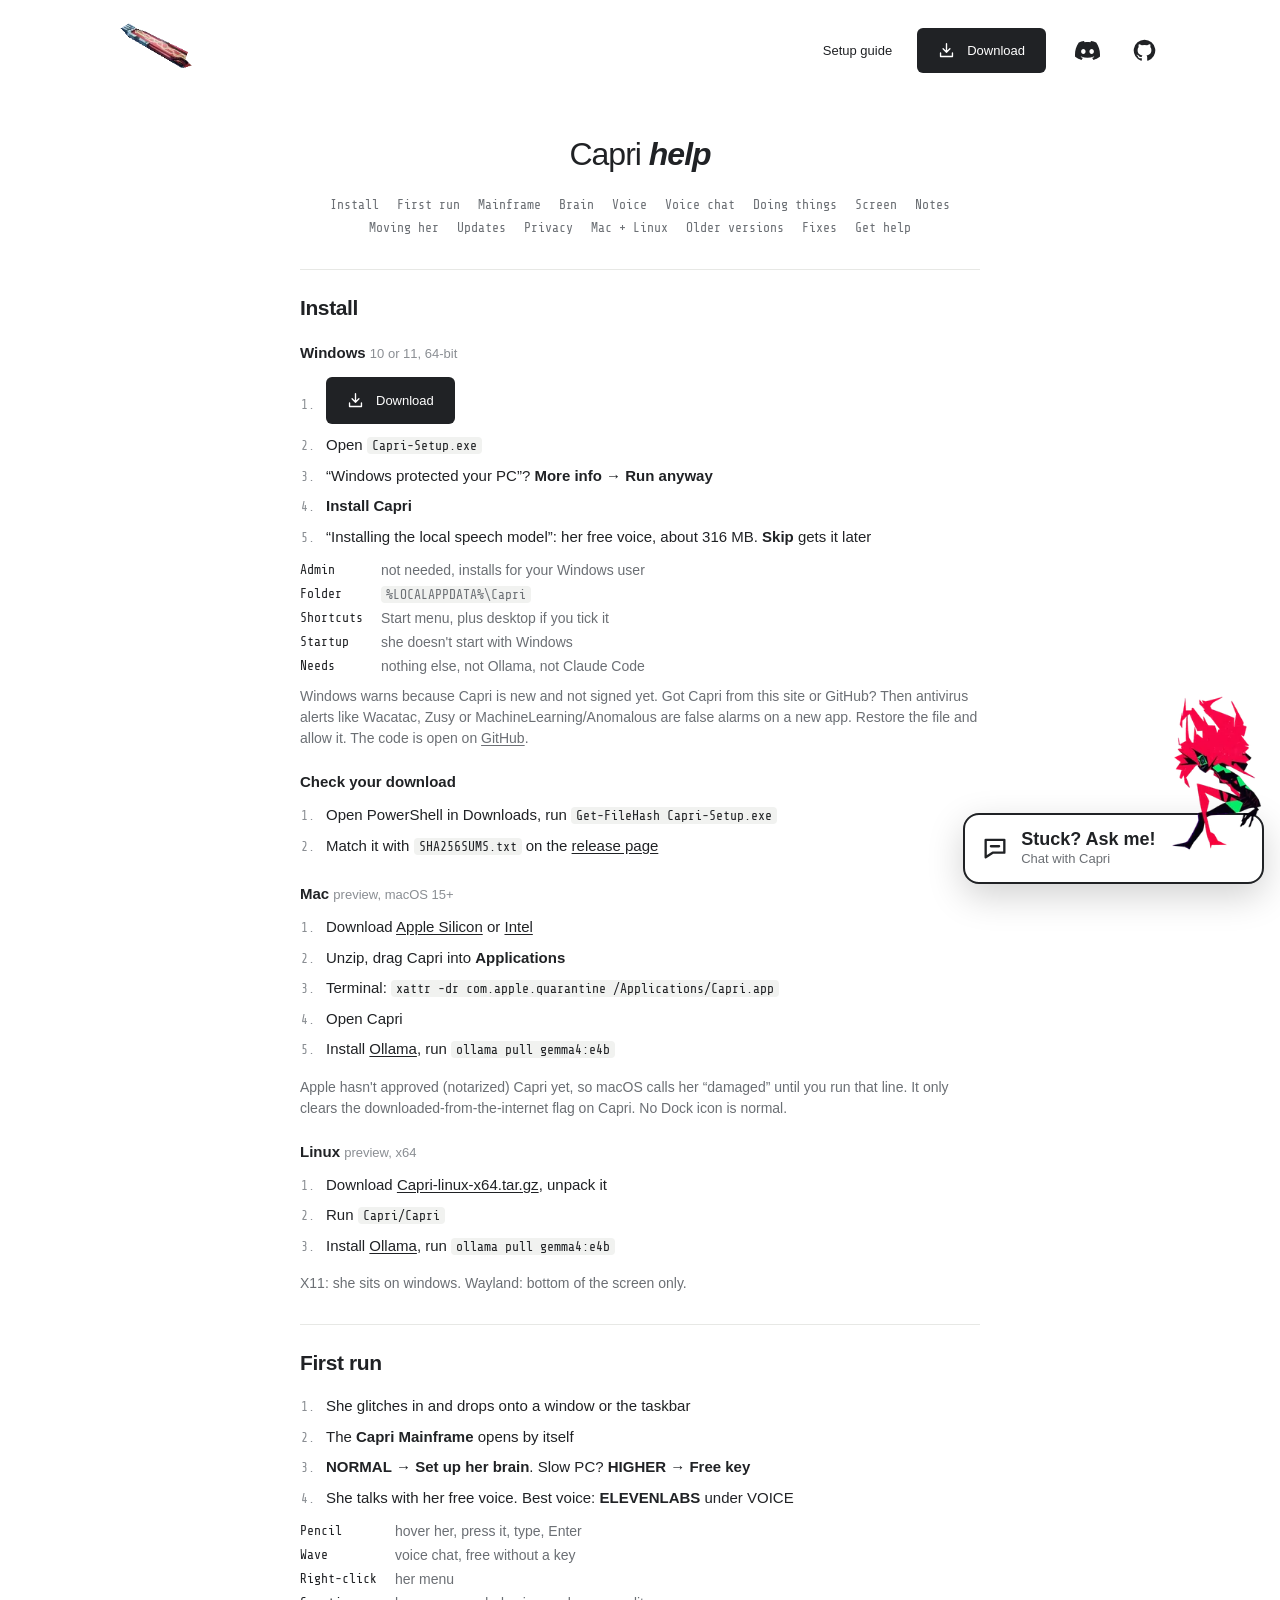
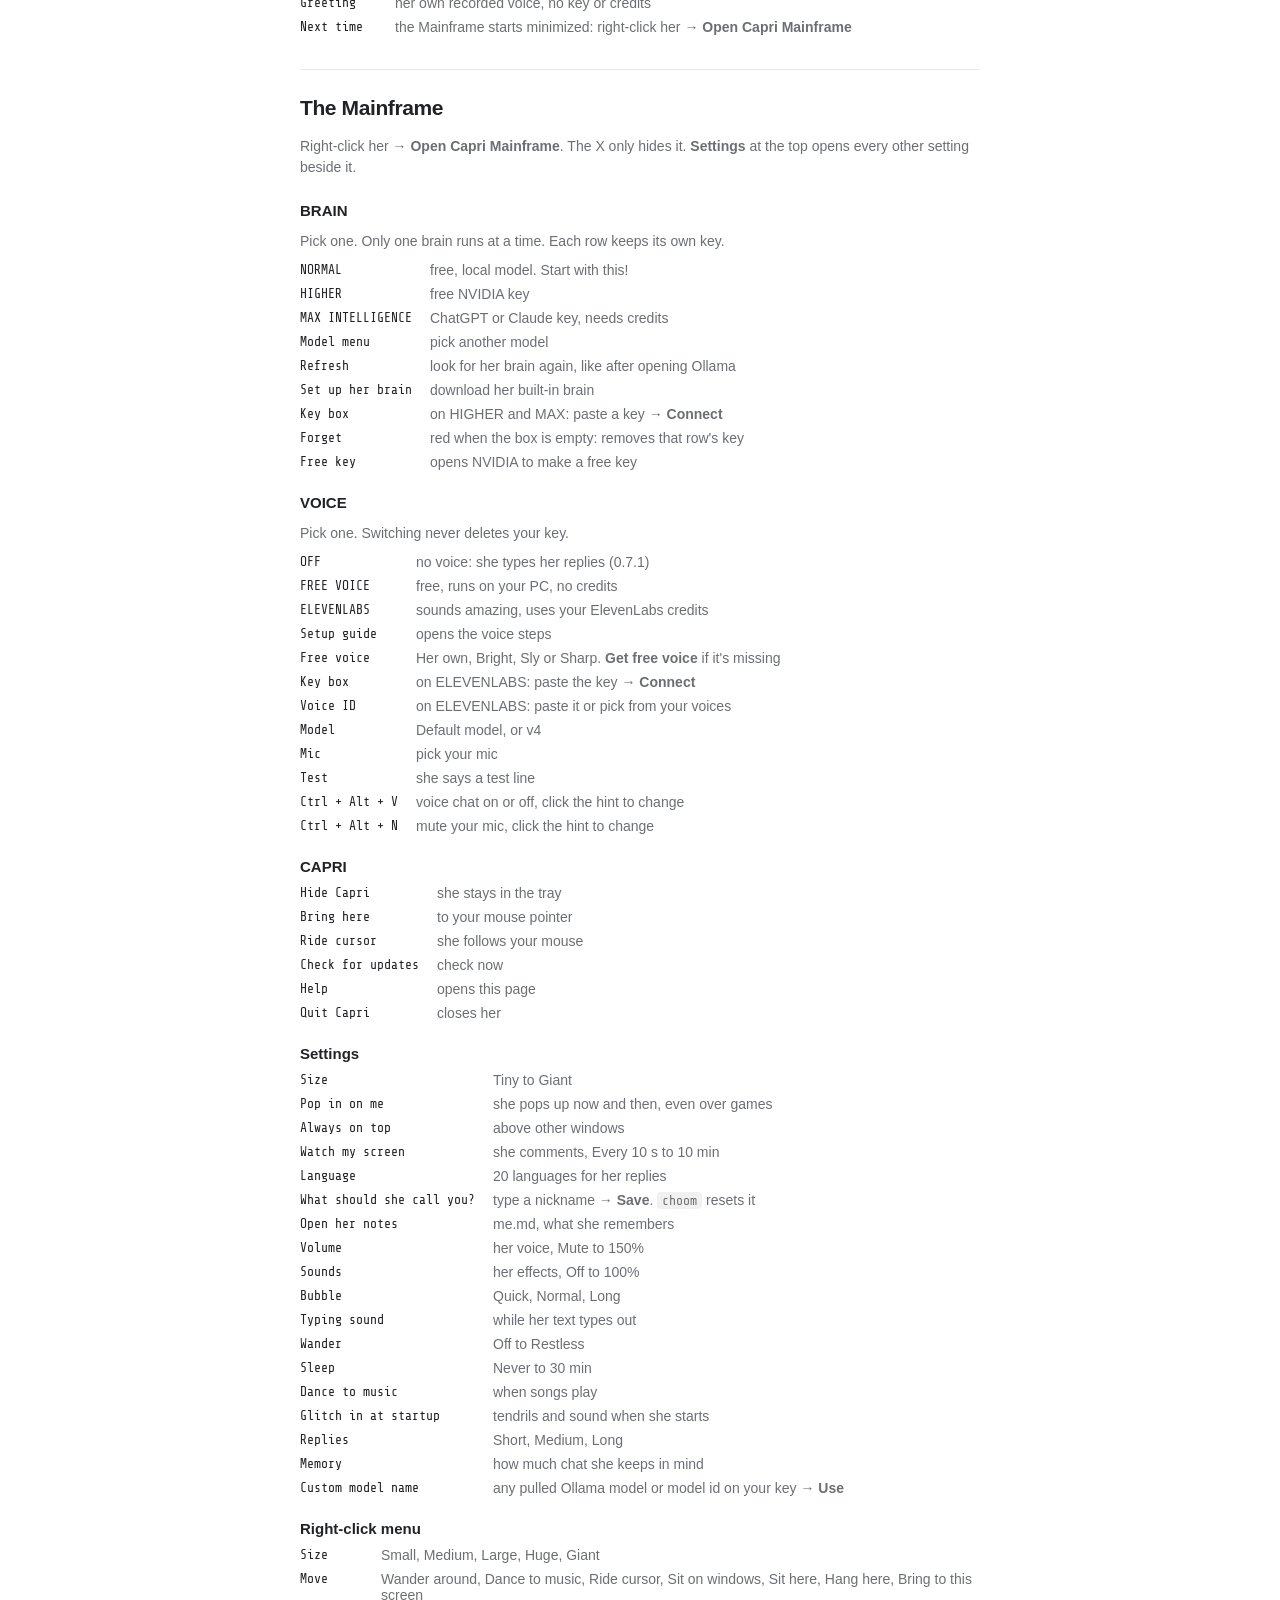
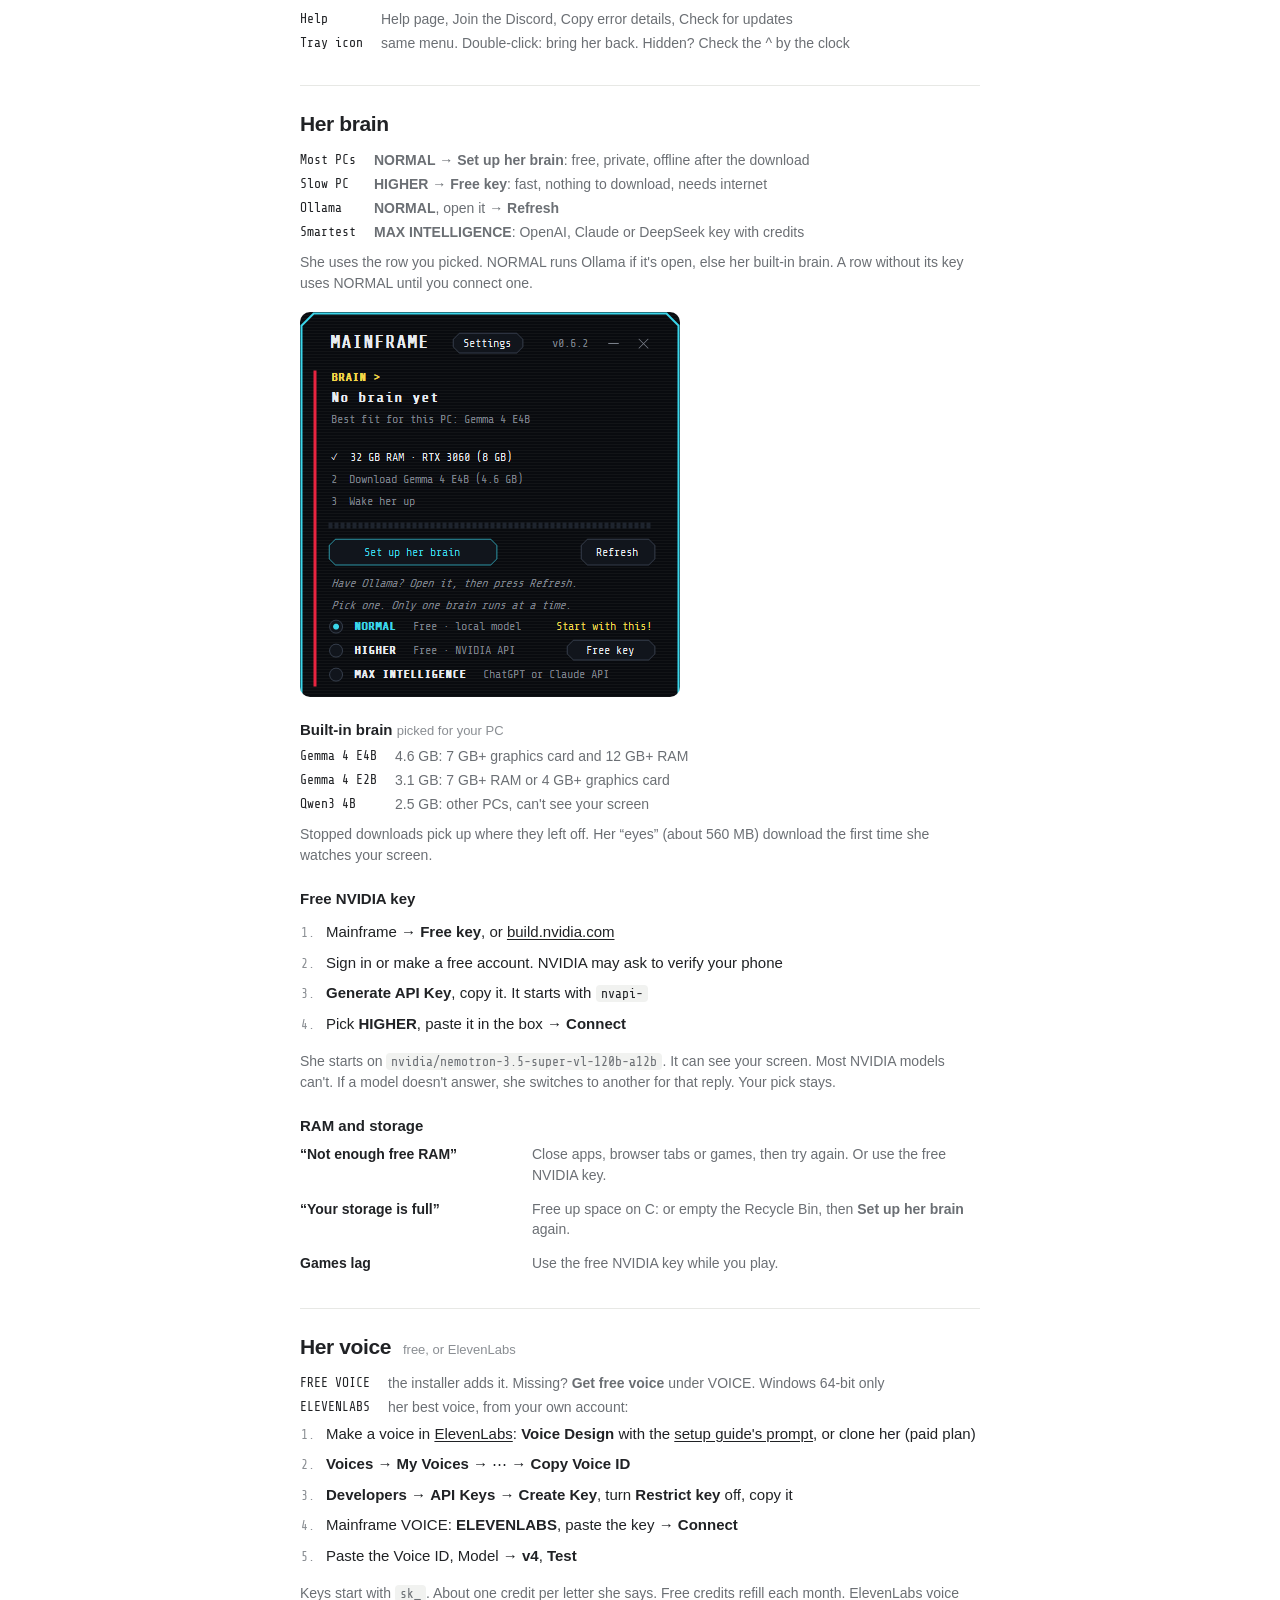
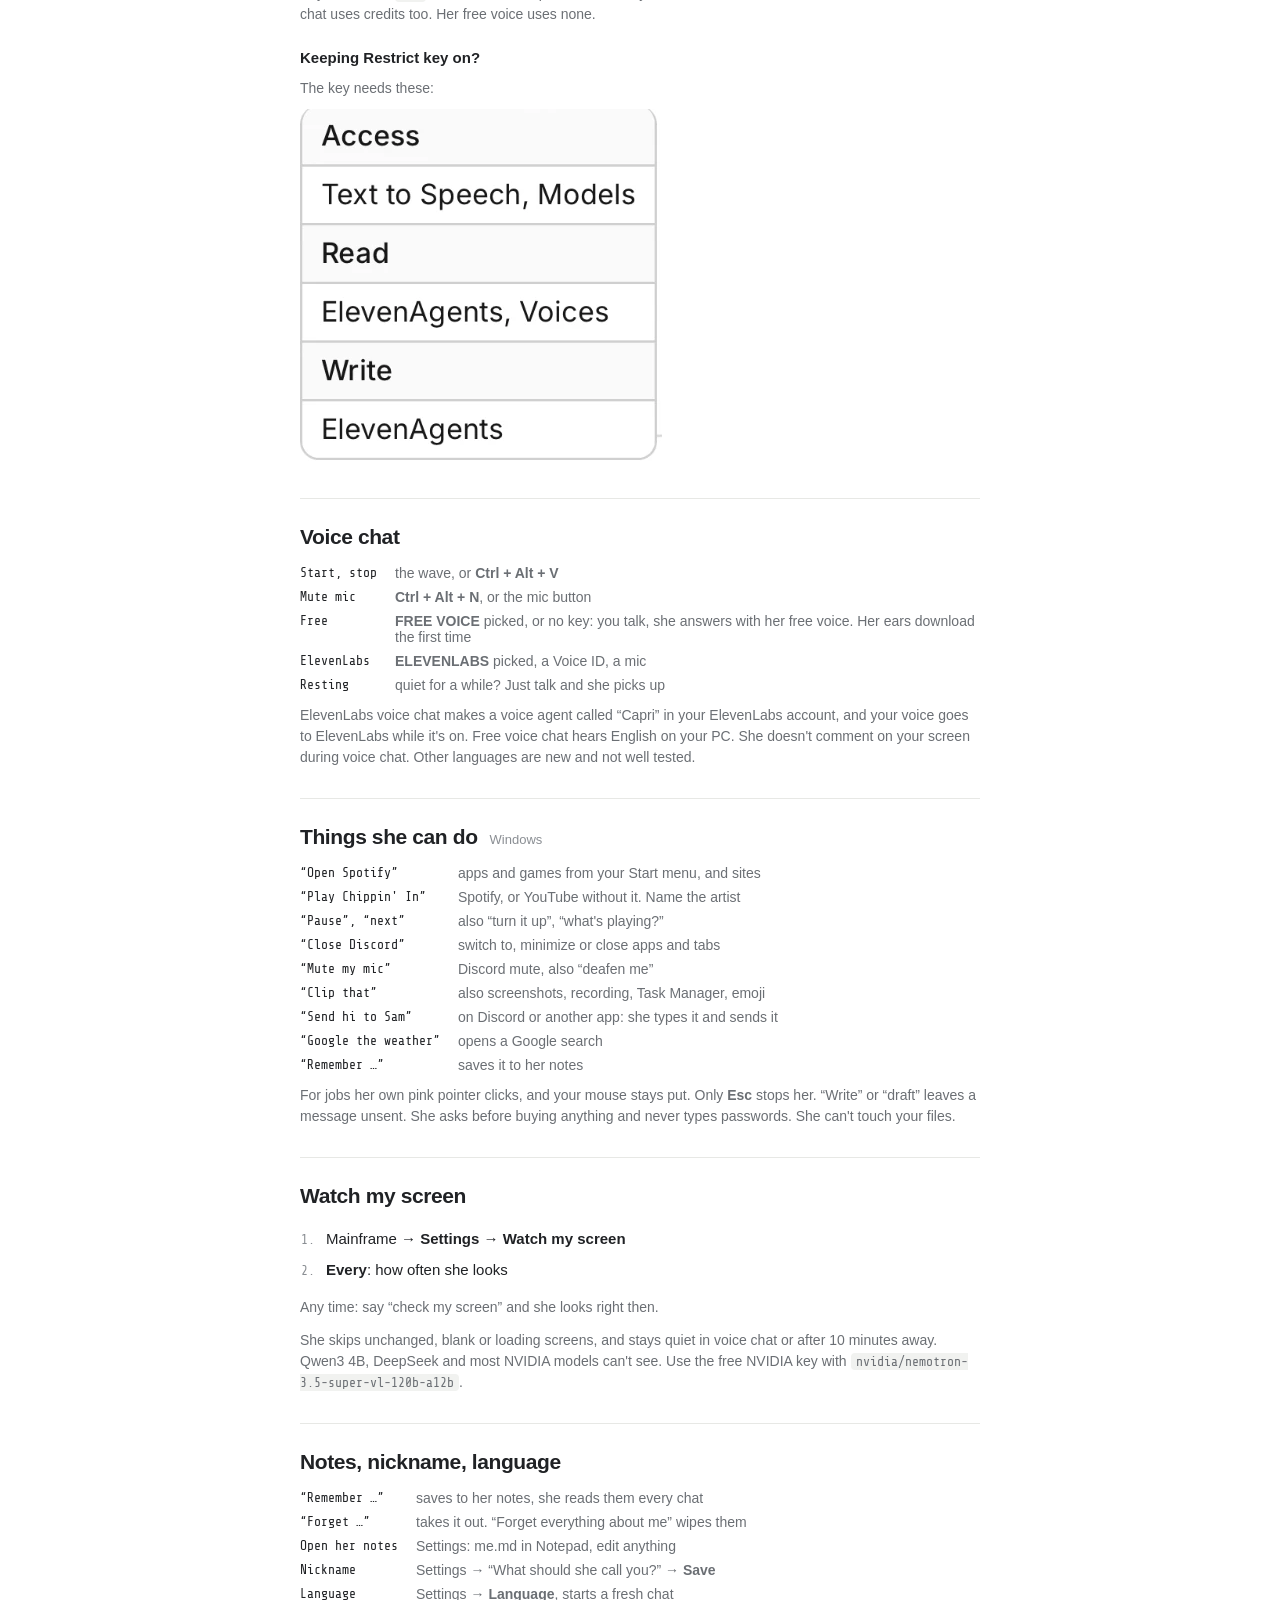
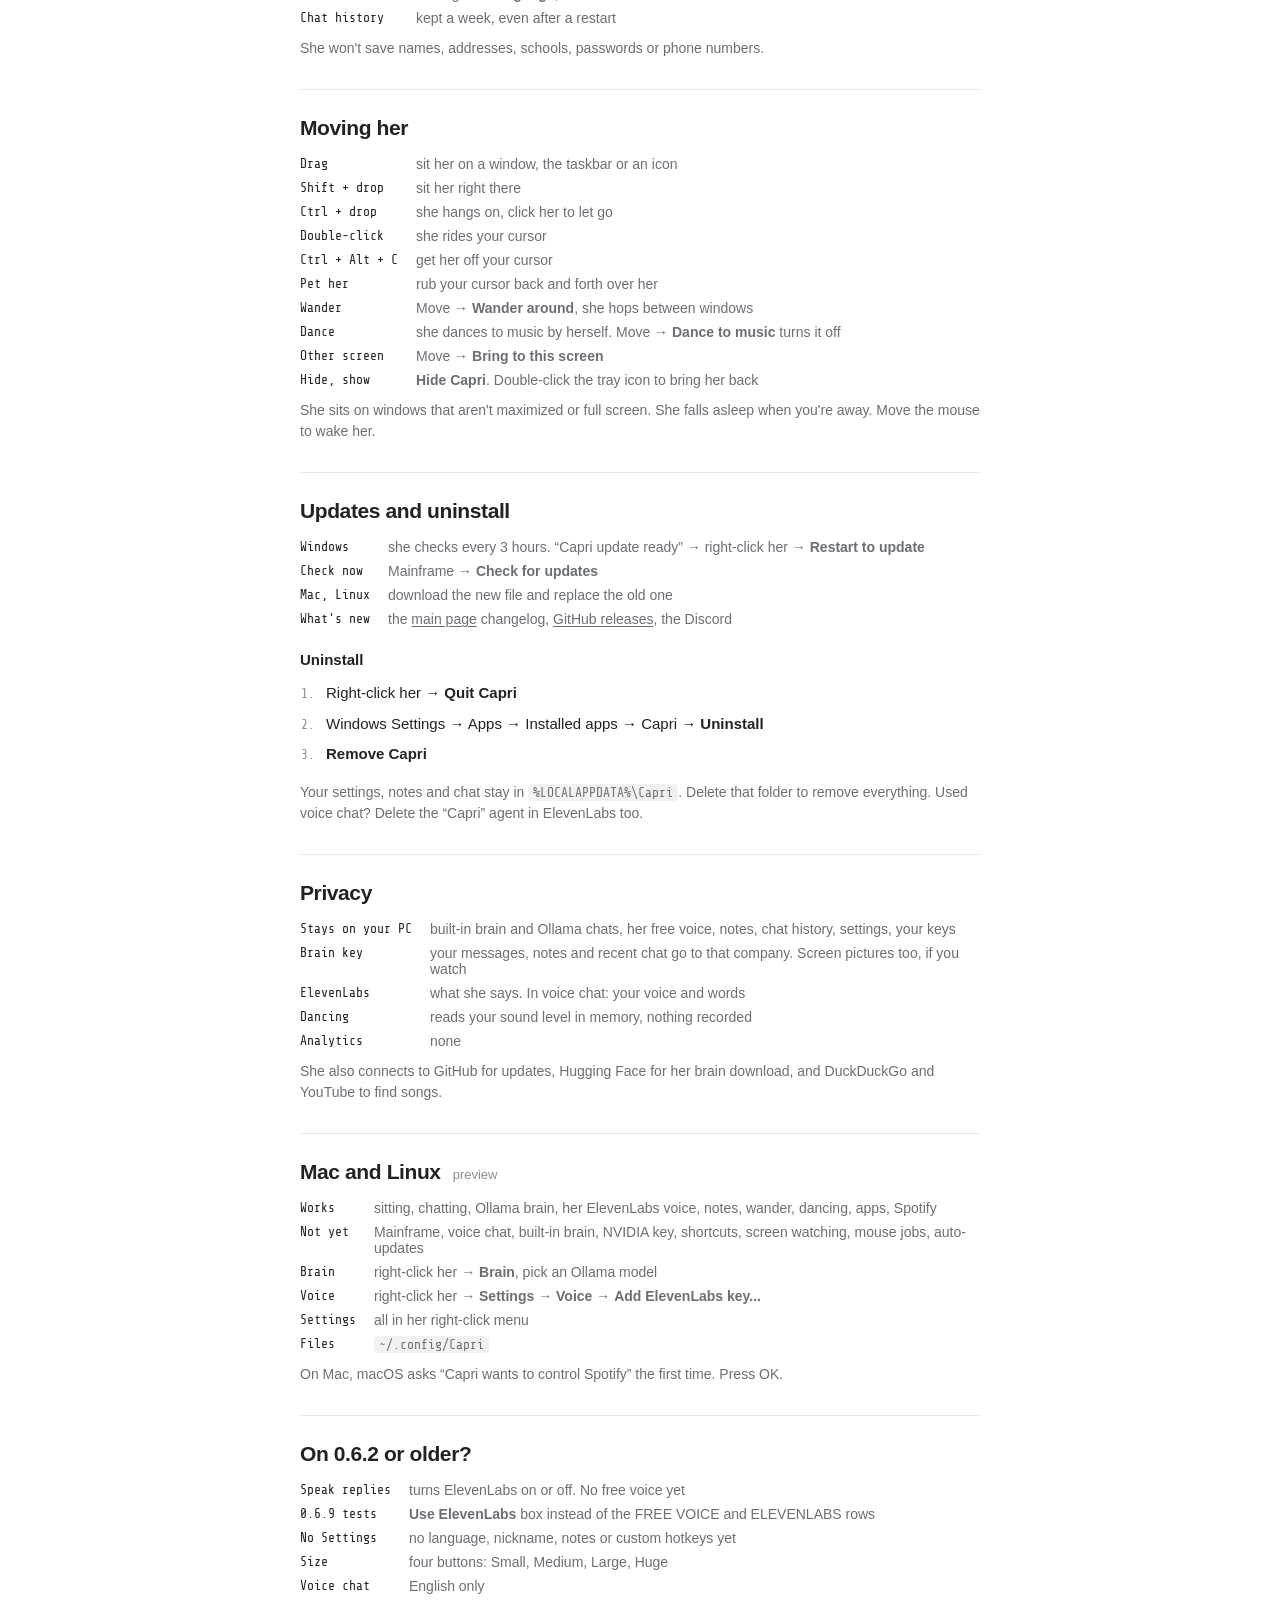
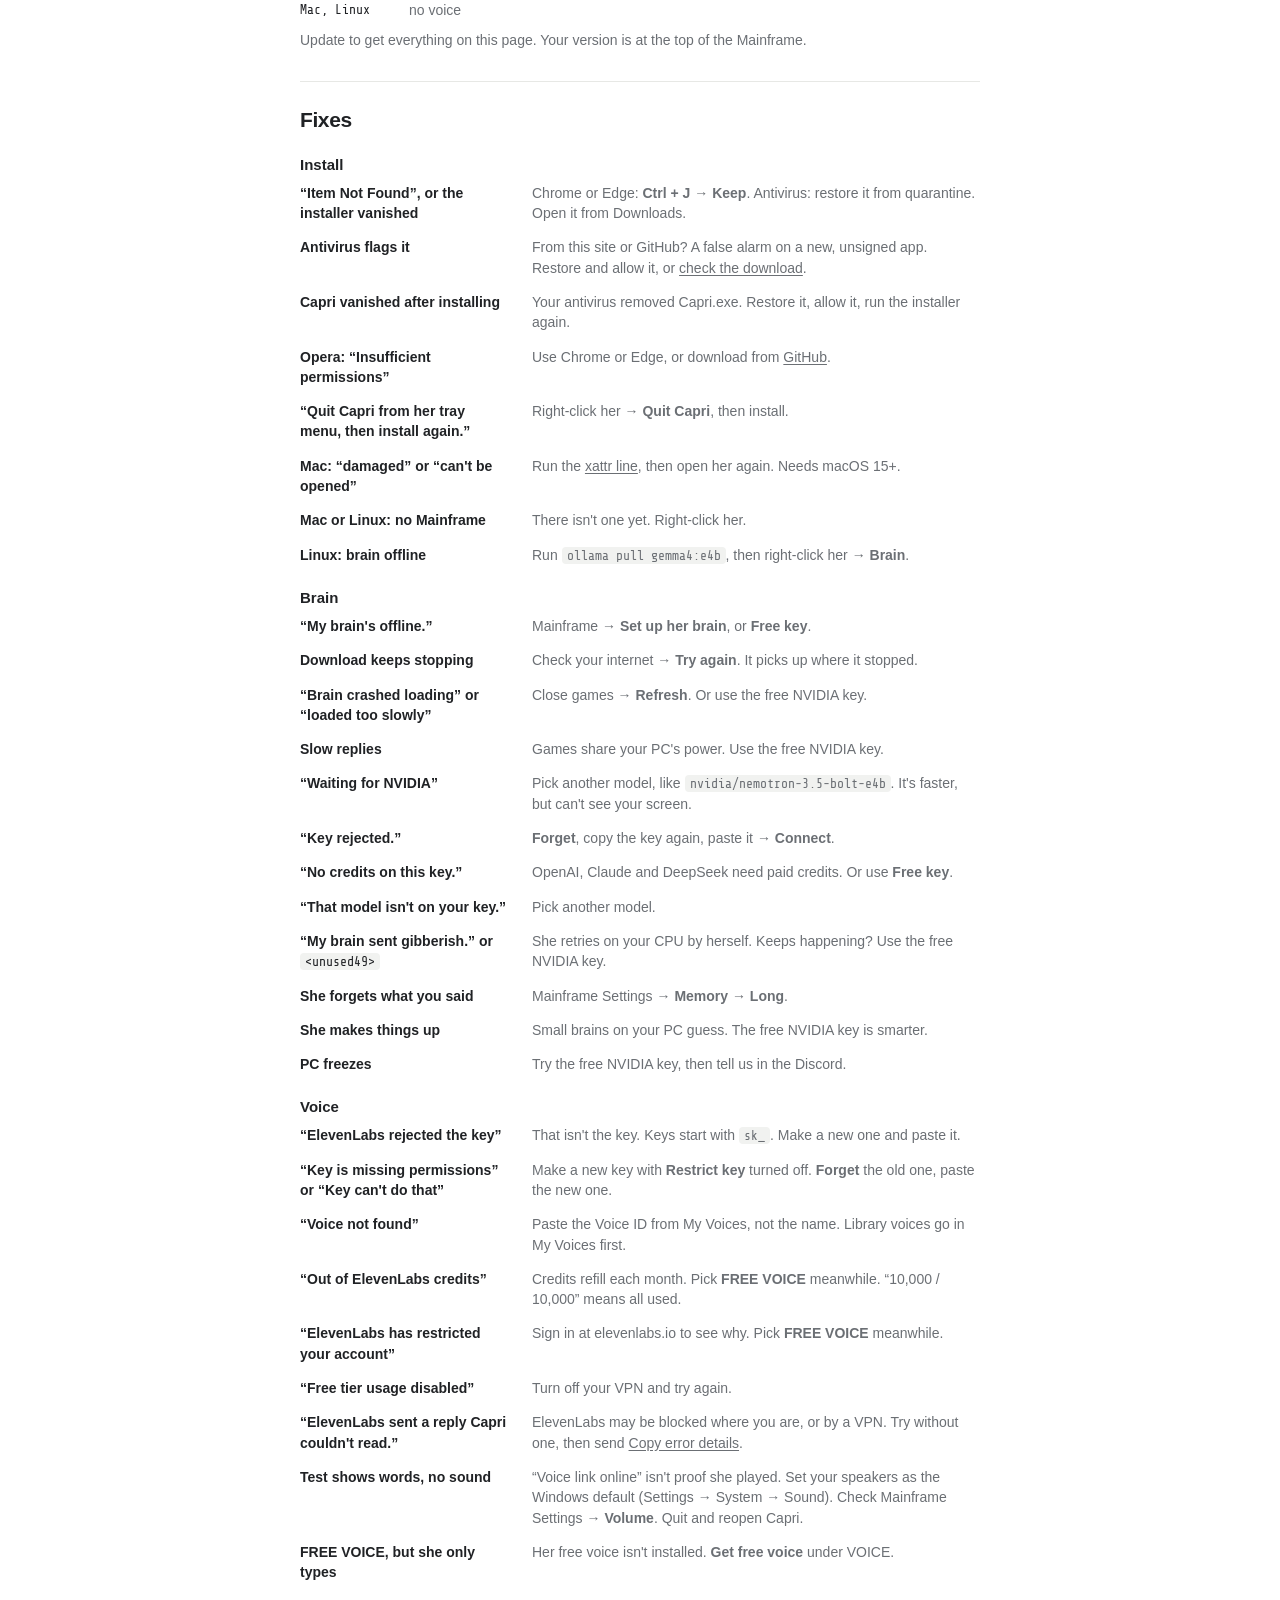
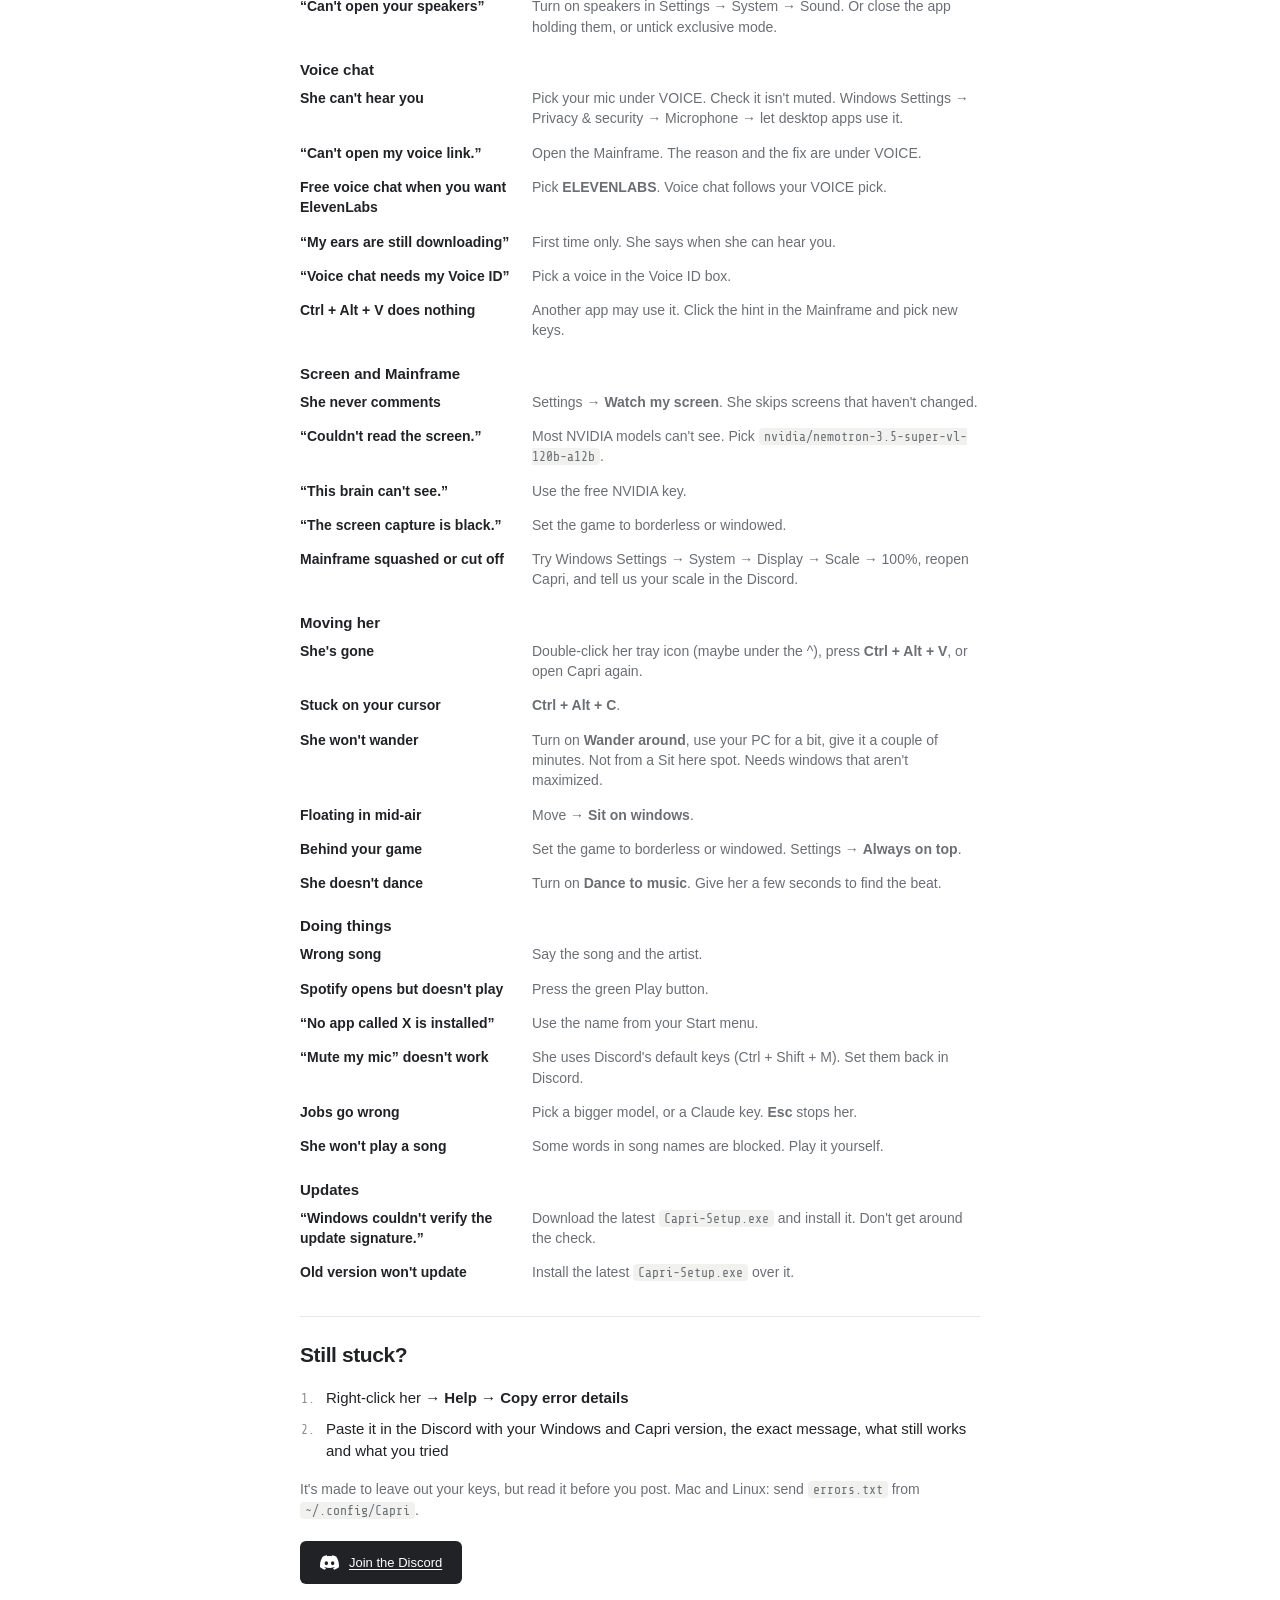
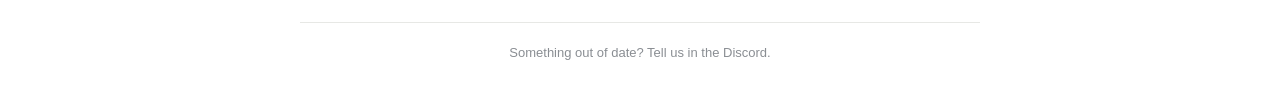
==== commit b8e5aa52: "site: 0.7.2 downloads, and the Windows 10 ears fix in the help" ====
--- a/help/index.html
+++ b/help/index.html
@@ -7,9 +7,9 @@
   <meta name="description" content="Capri help: install, the Mainframe, her brain, her voice, voice chat, settings and fixes.">
   <title>Capri help</title>
   <link rel="icon" type="image/x-icon" href="../assets/chip.ico">
-  <link rel="stylesheet" href="../style.css?v=0.7.1">
+  <link rel="stylesheet" href="../style.css?v=0.7.2">
   <script src="../guide.js" defer></script>
-  <script src="../helper.js?v=0.7.1" defer></script>
+  <script src="../helper.js?v=0.7.2" defer></script>
 </head>
 <body>
   <div class="page">
@@ -17,7 +17,7 @@
       <a href="../" aria-label="Capri home"><img class="chip" src="../assets/chip.png" alt="Capri's chip" width="72" height="50"></a>
       <div class="links">
         <a class="guide-link" href="../setup/" aria-label="Setup guide"><span class="guide-long">Setup guide</span><span class="guide-short">Guide</span></a>
-        <a class="download" href="https://github.com/yerocsin42/capri-desktop/releases/download/v0.7.1/Capri-Setup.exe" data-api="https://capri-reactions.yerocsin42.workers.dev/download"><svg viewBox="0 0 20 20" aria-hidden="true"><path d="M10 2v10m-4-4 4 4 4-4M3 13v4h14v-4"/></svg><span>Download</span></a>
+        <a class="download" href="https://github.com/yerocsin42/capri-desktop/releases/download/v0.7.2/Capri-Setup.exe" data-api="https://capri-reactions.yerocsin42.workers.dev/download"><svg viewBox="0 0 20 20" aria-hidden="true"><path d="M10 2v10m-4-4 4 4 4-4M3 13v4h14v-4"/></svg><span>Download</span></a>
         <a class="discord" href="https://discord.gg/F4fDHfGtFk" target="_blank" rel="noopener noreferrer" aria-label="Discord"><svg viewBox="0 0 24 24" aria-hidden="true"><path id="discord-mark" d="M20.317 4.3698a19.7913 19.7913 0 00-4.8851-1.5152.0741.0741 0 00-.0785.0371c-.211.3753-.4447.8648-.6083 1.2495-1.8447-.2762-3.68-.2762-5.4868 0-.1636-.3933-.4058-.8742-.6177-1.2495a.077.077 0 00-.0785-.037 19.7363 19.7363 0 00-4.8852 1.515.0699.0699 0 00-.0321.0277C.5334 9.0458-.319 13.5799.0992 18.0578a.0824.0824 0 00.0312.0561c2.0528 1.5076 4.0413 2.4228 5.9929 3.0294a.0777.0777 0 00.0842-.0276c.4616-.6304.8731-1.2952 1.226-1.9942a.076.076 0 00-.0416-.1057c-.6528-.2476-1.2743-.5495-1.8722-.8923a.077.077 0 01-.0076-.1277c.1258-.0943.2517-.1923.3718-.2914a.0743.0743 0 01.0776-.0105c3.9278 1.7933 8.18 1.7933 12.0614 0a.0739.0739 0 01.0785.0095c.1202.099.246.1981.3728.2924a.077.077 0 01-.0066.1276 12.2986 12.2986 0 01-1.873.8914.0766.0766 0 00-.0407.1067c.3604.698.7719 1.3628 1.225 1.9932a.076.076 0 00.0842.0286c1.961-.6067 3.9495-1.5219 6.0023-3.0294a.077.077 0 00.0313-.0552c.5004-5.177-.8382-9.6739-3.5485-13.6604a.061.061 0 00-.0312-.0286zM8.02 15.3312c-1.1825 0-2.1569-1.0857-2.1569-2.419 0-1.3332.9555-2.4189 2.157-2.4189 1.2108 0 2.1757 1.0952 2.1568 2.419 0 1.3332-.9555 2.4189-2.1569 2.4189zm7.9748 0c-1.1825 0-2.1569-1.0857-2.1569-2.419 0-1.3332.9554-2.4189 2.1569-2.4189 1.2108 0 2.1757 1.0952 2.1568 2.419 0 1.3332-.946 2.4189-2.1568 2.4189Z"/></svg></a>
         <a class="github" href="https://github.com/yerocsin42/capri-desktop" target="_blank" rel="noopener noreferrer" aria-label="GitHub"><svg viewBox="0 0 24 24" aria-hidden="true"><path d="M12 .75a11.25 11.25 0 0 0-3.56 21.92c.56.1.77-.24.77-.54v-2.1c-3.13.68-3.79-1.33-3.79-1.33-.51-1.3-1.25-1.65-1.25-1.65-1.02-.7.08-.69.08-.69 1.13.08 1.72 1.16 1.72 1.16 1 1.72 2.62 1.22 3.26.93.1-.73.39-1.22.71-1.5-2.5-.29-5.13-1.25-5.13-5.57 0-1.23.44-2.23 1.16-3.02-.12-.28-.5-1.43.11-2.98 0 0 .95-.3 3.1 1.15a10.83 10.83 0 0 1 5.64 0c2.15-1.45 3.1-1.15 3.1-1.15.61 1.55.23 2.7.11 2.98.72.79 1.16 1.79 1.16 3.02 0 4.33-2.64 5.28-5.15 5.56.4.35.76 1.03.76 2.08v3.11c0 .3.2.65.78.54A11.25 11.25 0 0 0 12 .75Z"/></svg></a>
       </div>
@@ -30,7 +30,7 @@
         <h2>Install</h2>
         <h3>Windows <small>10 or 11, 64-bit</small></h3>
         <ol class="moves">
-          <li><a class="download inline" href="https://github.com/yerocsin42/capri-desktop/releases/download/v0.7.1/Capri-Setup.exe" data-api="https://capri-reactions.yerocsin42.workers.dev/download"><svg viewBox="0 0 20 20" aria-hidden="true"><path d="M10 2v10m-4-4 4 4 4-4M3 13v4h14v-4"/></svg><span>Download</span></a></li>
+          <li><a class="download inline" href="https://github.com/yerocsin42/capri-desktop/releases/download/v0.7.2/Capri-Setup.exe" data-api="https://capri-reactions.yerocsin42.workers.dev/download"><svg viewBox="0 0 20 20" aria-hidden="true"><path d="M10 2v10m-4-4 4 4 4-4M3 13v4h14v-4"/></svg><span>Download</span></a></li>
           <li>Open <code>Capri-Setup.exe</code></li>
           <li>“Windows protected your PC”? <b>More info</b> → <b>Run anyway</b></li>
           <li><b>Install Capri</b></li>
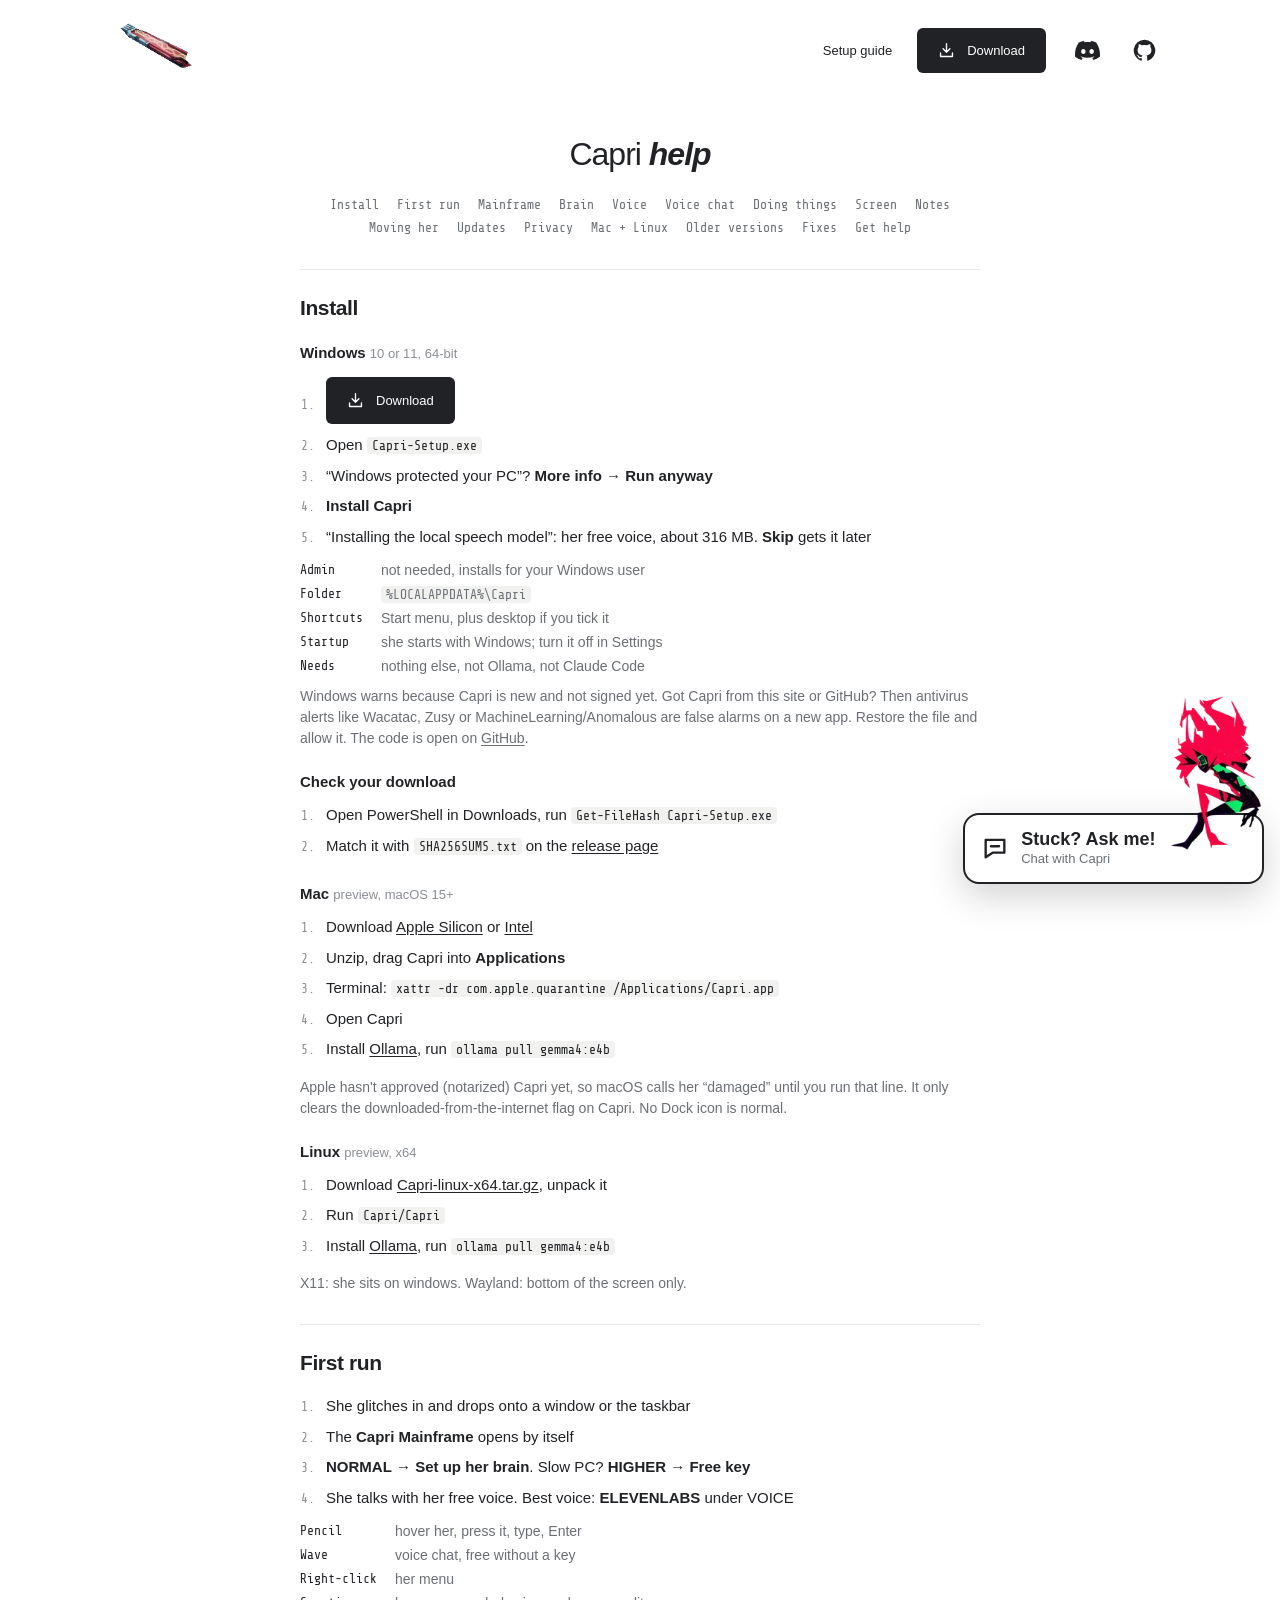
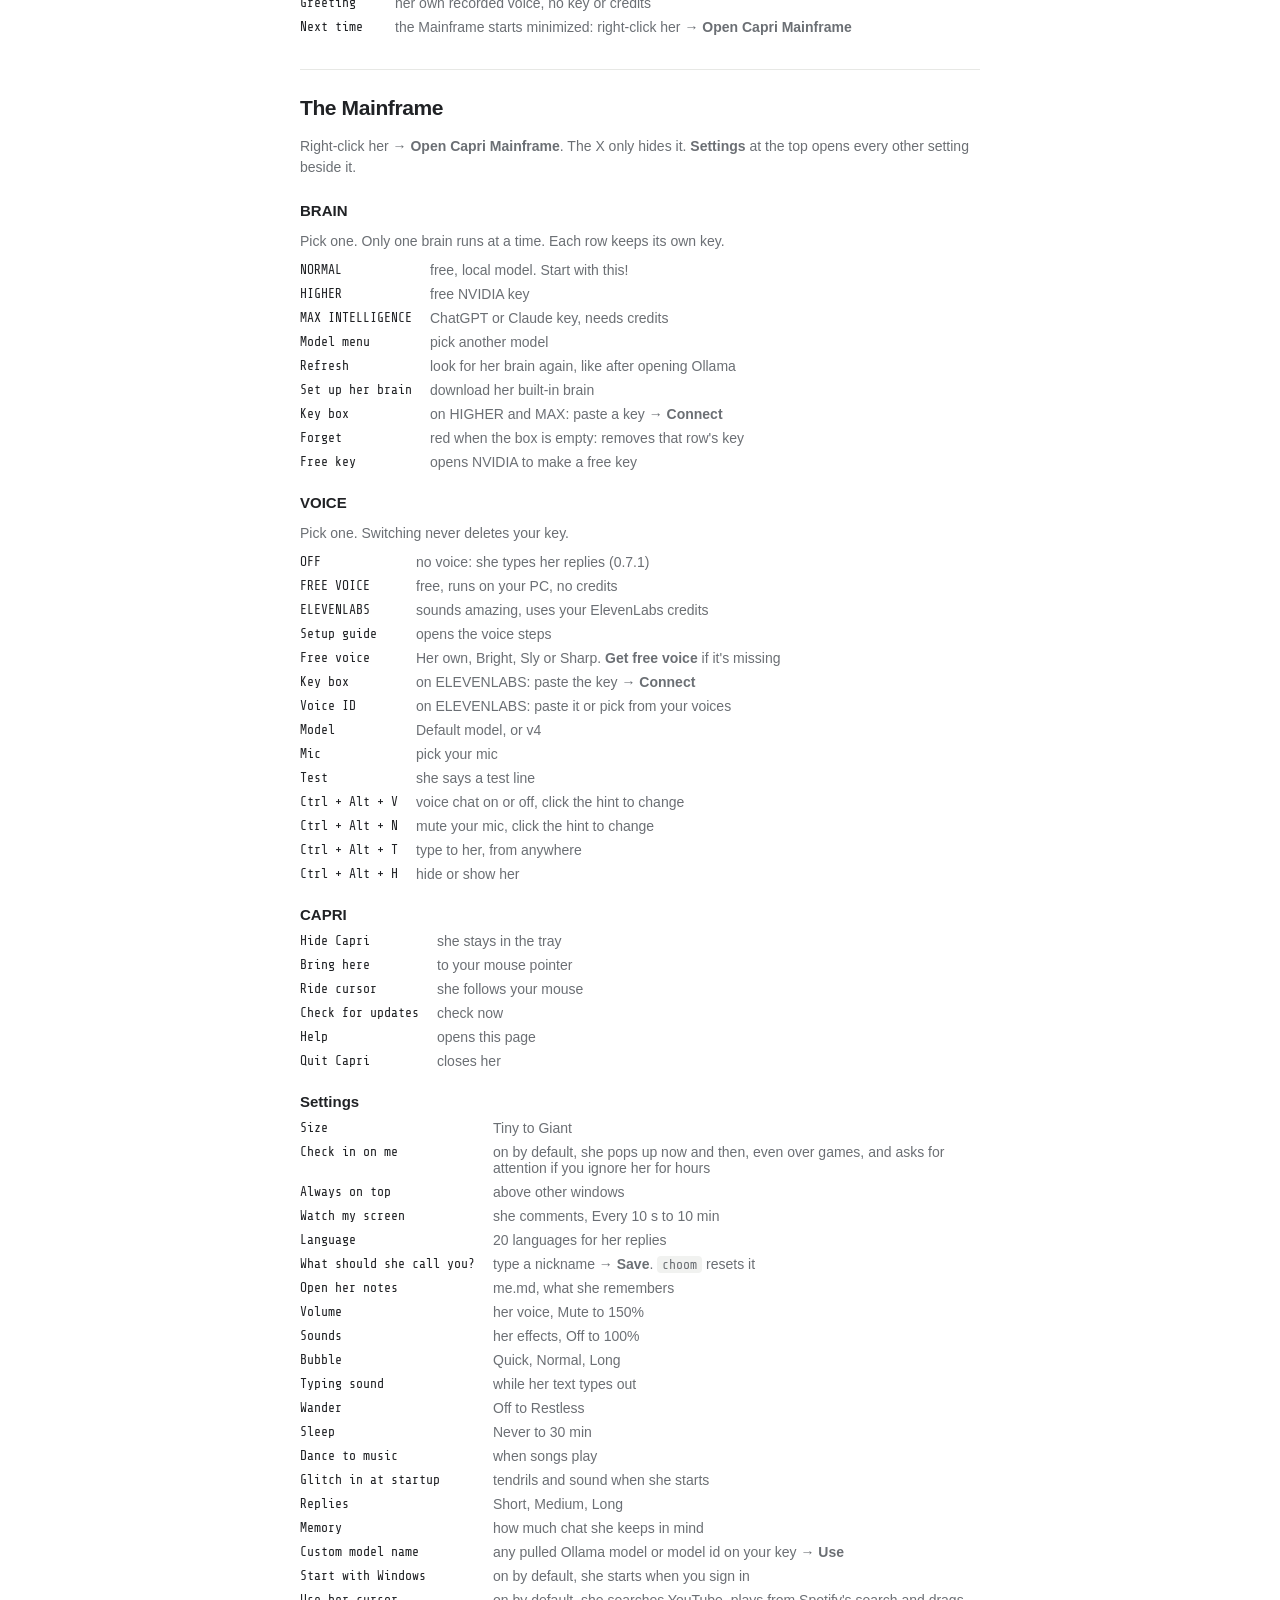
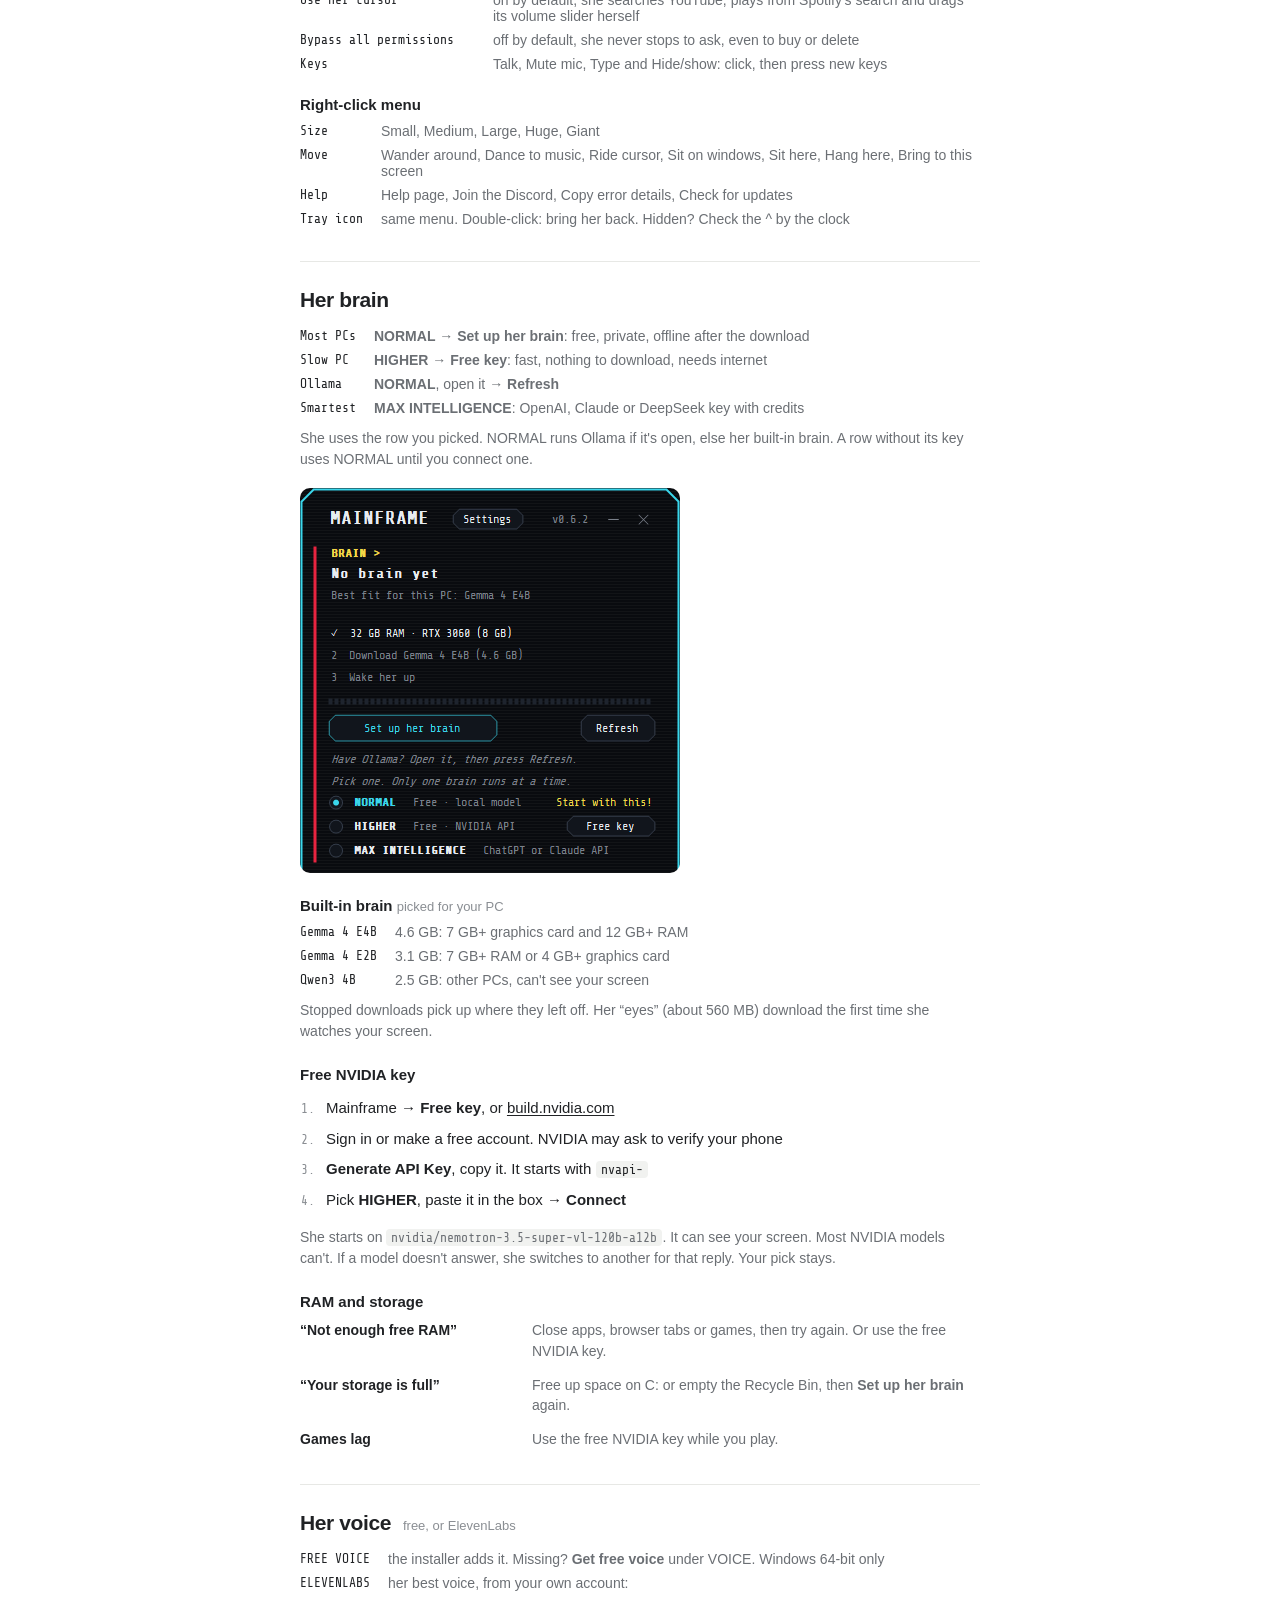
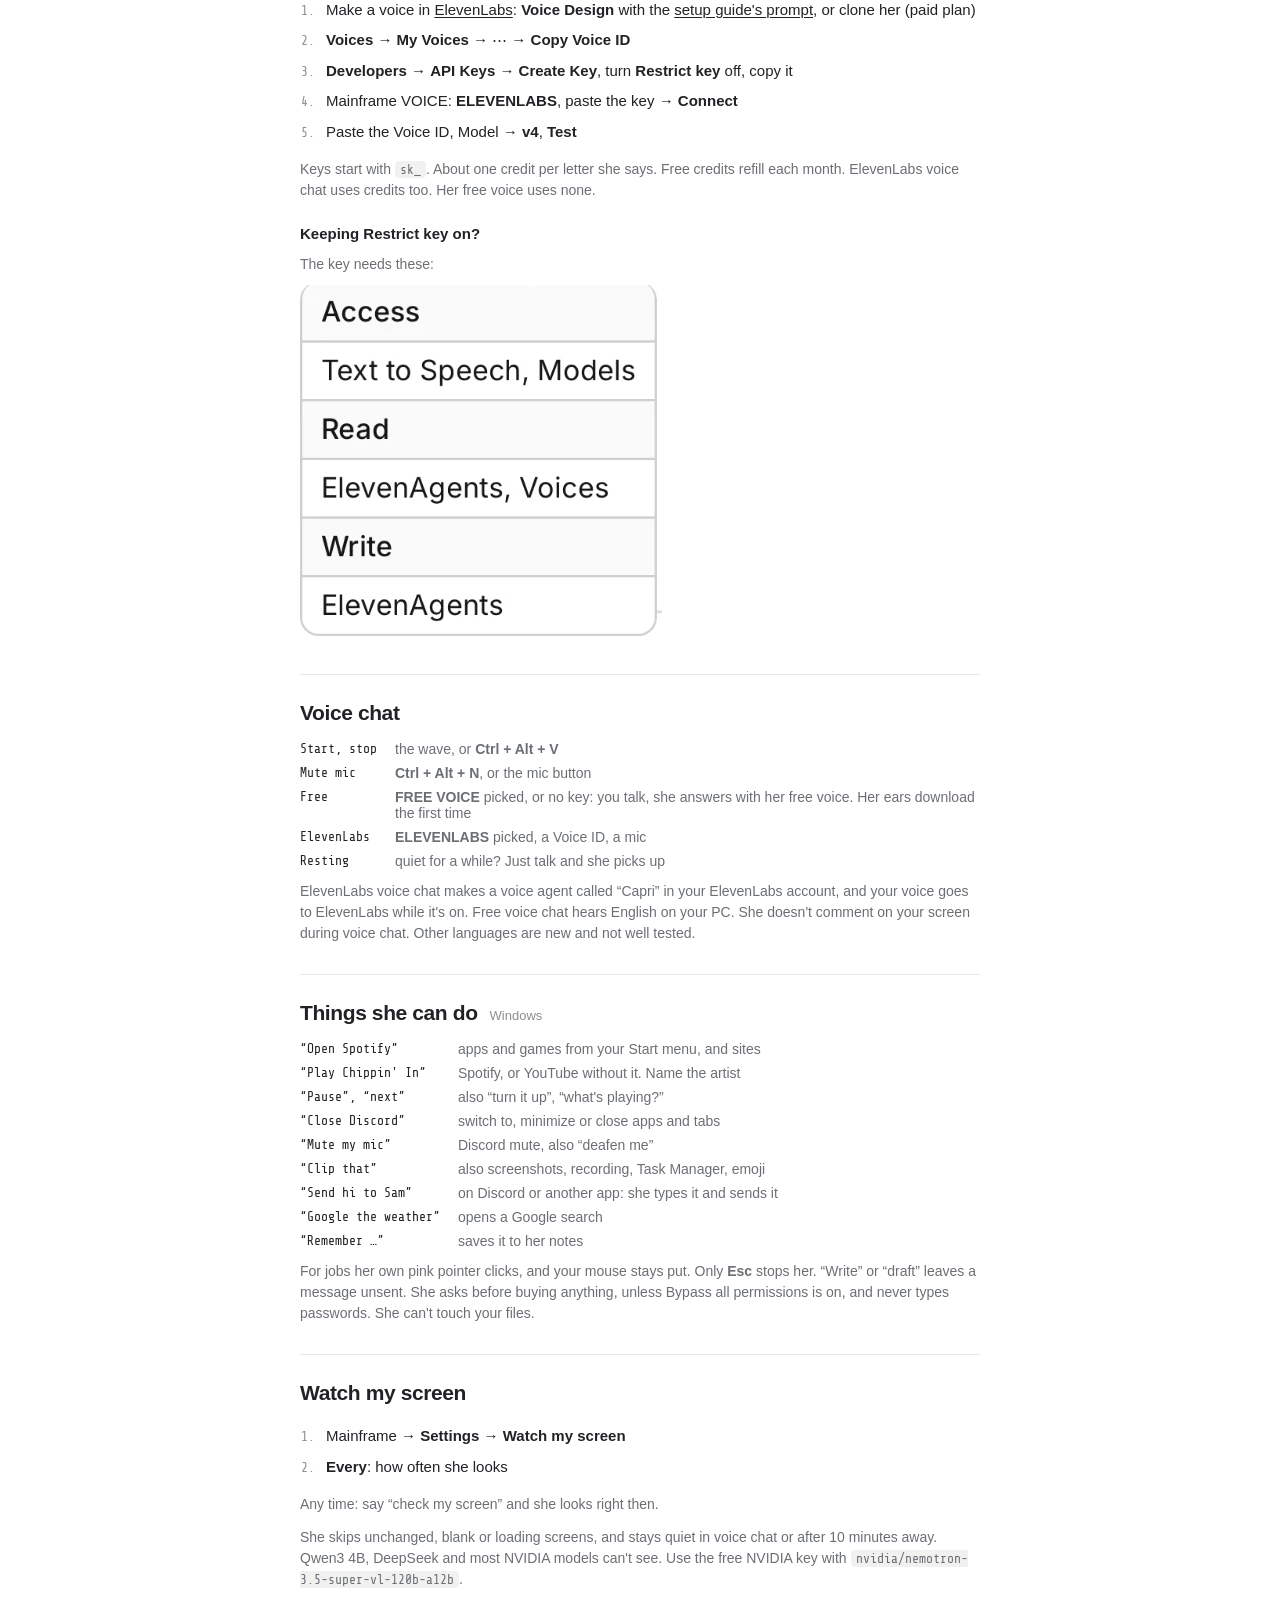
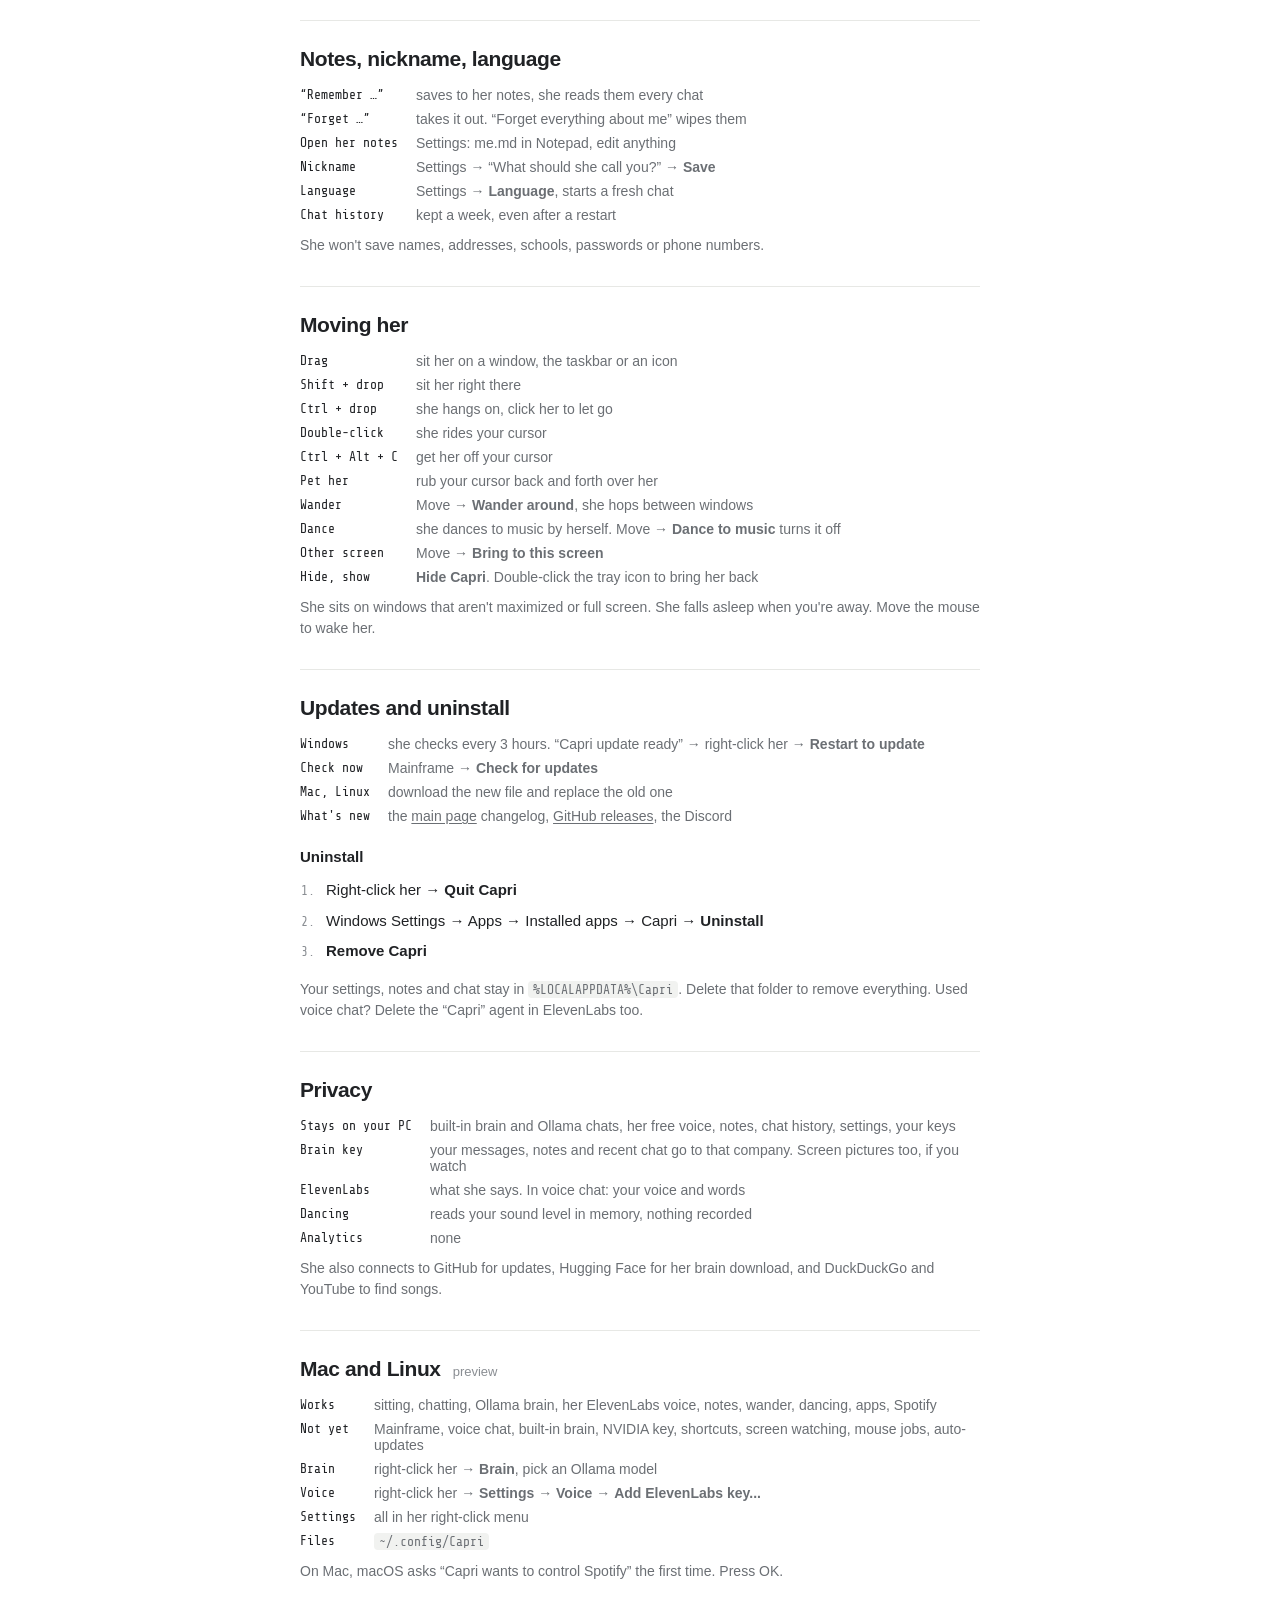
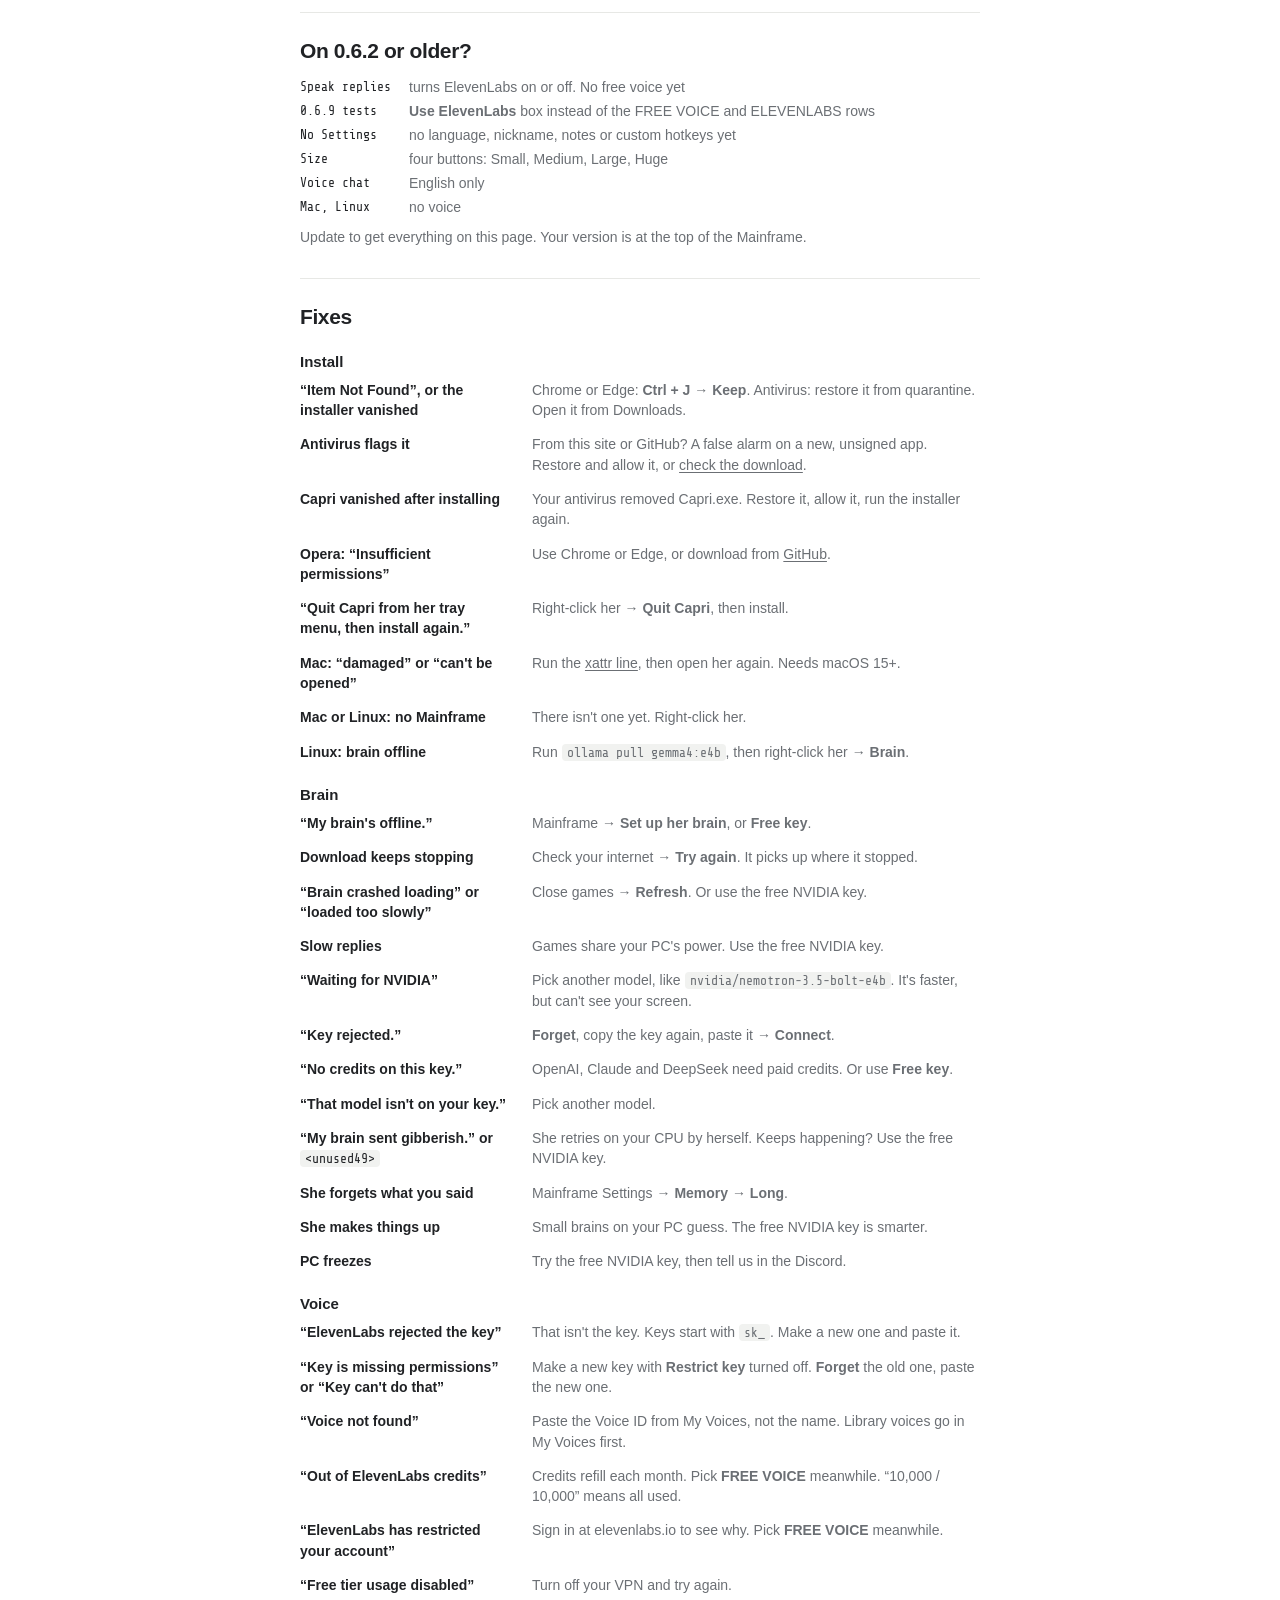
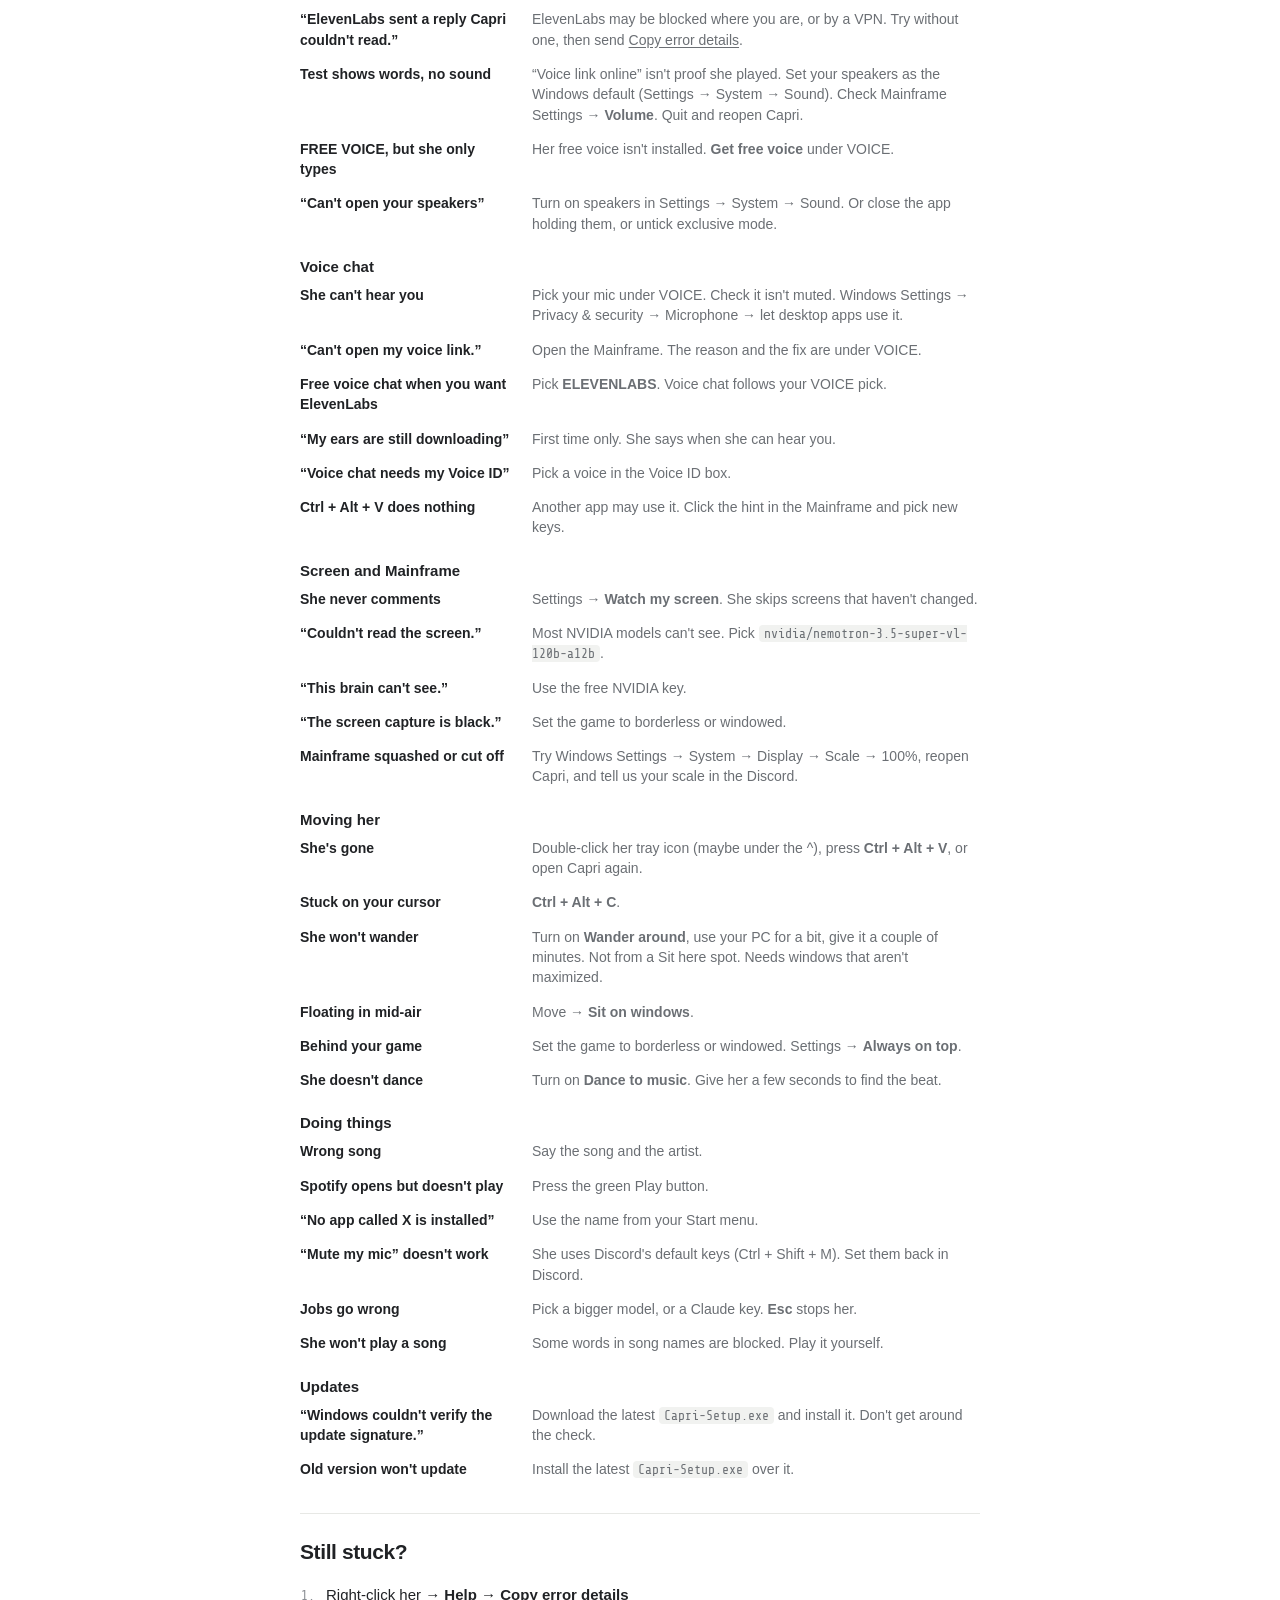
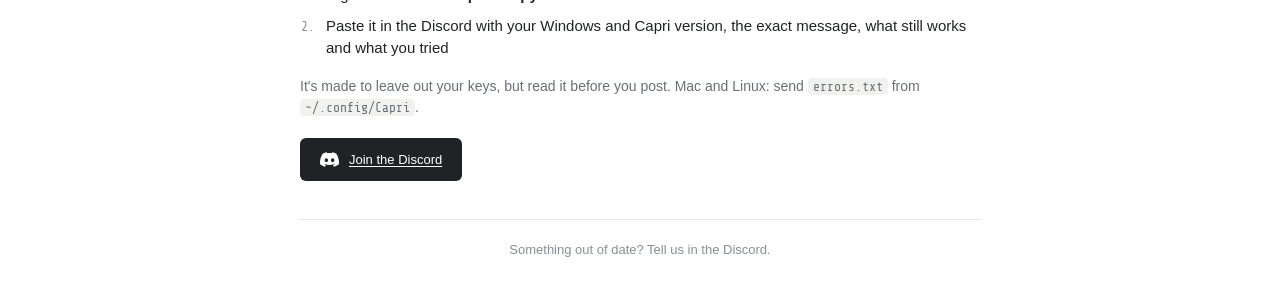
==== commit 482b89e6: "site: 0.7.3 downloads, and the new switches and keys in the help Co-Authored-By: Claude Opus 5.5 <no" ====
--- a/help/index.html
+++ b/help/index.html
@@ -7,9 +7,9 @@
   <meta name="description" content="Capri help: install, the Mainframe, her brain, her voice, voice chat, settings and fixes.">
   <title>Capri help</title>
   <link rel="icon" type="image/x-icon" href="../assets/chip.ico">
-  <link rel="stylesheet" href="../style.css?v=0.7.2">
+  <link rel="stylesheet" href="../style.css?v=0.7.3">
   <script src="../guide.js" defer></script>
-  <script src="../helper.js?v=0.7.2" defer></script>
+  <script src="../helper.js?v=0.7.3" defer></script>
 </head>
 <body>
   <div class="page">
@@ -17,7 +17,7 @@
       <a href="../" aria-label="Capri home"><img class="chip" src="../assets/chip.png" alt="Capri's chip" width="72" height="50"></a>
       <div class="links">
         <a class="guide-link" href="../setup/" aria-label="Setup guide"><span class="guide-long">Setup guide</span><span class="guide-short">Guide</span></a>
-        <a class="download" href="https://github.com/yerocsin42/capri-desktop/releases/download/v0.7.2/Capri-Setup.exe" data-api="https://capri-reactions.yerocsin42.workers.dev/download"><svg viewBox="0 0 20 20" aria-hidden="true"><path d="M10 2v10m-4-4 4 4 4-4M3 13v4h14v-4"/></svg><span>Download</span></a>
+        <a class="download" href="https://github.com/yerocsin42/capri-desktop/releases/download/v0.7.3/Capri-Setup.exe" data-api="https://capri-reactions.yerocsin42.workers.dev/download"><svg viewBox="0 0 20 20" aria-hidden="true"><path d="M10 2v10m-4-4 4 4 4-4M3 13v4h14v-4"/></svg><span>Download</span></a>
         <a class="discord" href="https://discord.gg/F4fDHfGtFk" target="_blank" rel="noopener noreferrer" aria-label="Discord"><svg viewBox="0 0 24 24" aria-hidden="true"><path id="discord-mark" d="M20.317 4.3698a19.7913 19.7913 0 00-4.8851-1.5152.0741.0741 0 00-.0785.0371c-.211.3753-.4447.8648-.6083 1.2495-1.8447-.2762-3.68-.2762-5.4868 0-.1636-.3933-.4058-.8742-.6177-1.2495a.077.077 0 00-.0785-.037 19.7363 19.7363 0 00-4.8852 1.515.0699.0699 0 00-.0321.0277C.5334 9.0458-.319 13.5799.0992 18.0578a.0824.0824 0 00.0312.0561c2.0528 1.5076 4.0413 2.4228 5.9929 3.0294a.0777.0777 0 00.0842-.0276c.4616-.6304.8731-1.2952 1.226-1.9942a.076.076 0 00-.0416-.1057c-.6528-.2476-1.2743-.5495-1.8722-.8923a.077.077 0 01-.0076-.1277c.1258-.0943.2517-.1923.3718-.2914a.0743.0743 0 01.0776-.0105c3.9278 1.7933 8.18 1.7933 12.0614 0a.0739.0739 0 01.0785.0095c.1202.099.246.1981.3728.2924a.077.077 0 01-.0066.1276 12.2986 12.2986 0 01-1.873.8914.0766.0766 0 00-.0407.1067c.3604.698.7719 1.3628 1.225 1.9932a.076.076 0 00.0842.0286c1.961-.6067 3.9495-1.5219 6.0023-3.0294a.077.077 0 00.0313-.0552c.5004-5.177-.8382-9.6739-3.5485-13.6604a.061.061 0 00-.0312-.0286zM8.02 15.3312c-1.1825 0-2.1569-1.0857-2.1569-2.419 0-1.3332.9555-2.4189 2.157-2.4189 1.2108 0 2.1757 1.0952 2.1568 2.419 0 1.3332-.9555 2.4189-2.1569 2.4189zm7.9748 0c-1.1825 0-2.1569-1.0857-2.1569-2.419 0-1.3332.9554-2.4189 2.1569-2.4189 1.2108 0 2.1757 1.0952 2.1568 2.419 0 1.3332-.946 2.4189-2.1568 2.4189Z"/></svg></a>
         <a class="github" href="https://github.com/yerocsin42/capri-desktop" target="_blank" rel="noopener noreferrer" aria-label="GitHub"><svg viewBox="0 0 24 24" aria-hidden="true"><path d="M12 .75a11.25 11.25 0 0 0-3.56 21.92c.56.1.77-.24.77-.54v-2.1c-3.13.68-3.79-1.33-3.79-1.33-.51-1.3-1.25-1.65-1.25-1.65-1.02-.7.08-.69.08-.69 1.13.08 1.72 1.16 1.72 1.16 1 1.72 2.62 1.22 3.26.93.1-.73.39-1.22.71-1.5-2.5-.29-5.13-1.25-5.13-5.57 0-1.23.44-2.23 1.16-3.02-.12-.28-.5-1.43.11-2.98 0 0 .95-.3 3.1 1.15a10.83 10.83 0 0 1 5.64 0c2.15-1.45 3.1-1.15 3.1-1.15.61 1.55.23 2.7.11 2.98.72.79 1.16 1.79 1.16 3.02 0 4.33-2.64 5.28-5.15 5.56.4.35.76 1.03.76 2.08v3.11c0 .3.2.65.78.54A11.25 11.25 0 0 0 12 .75Z"/></svg></a>
       </div>
@@ -30,7 +30,7 @@
         <h2>Install</h2>
         <h3>Windows <small>10 or 11, 64-bit</small></h3>
         <ol class="moves">
-          <li><a class="download inline" href="https://github.com/yerocsin42/capri-desktop/releases/download/v0.7.2/Capri-Setup.exe" data-api="https://capri-reactions.yerocsin42.workers.dev/download"><svg viewBox="0 0 20 20" aria-hidden="true"><path d="M10 2v10m-4-4 4 4 4-4M3 13v4h14v-4"/></svg><span>Download</span></a></li>
+          <li><a class="download inline" href="https://github.com/yerocsin42/capri-desktop/releases/download/v0.7.3/Capri-Setup.exe" data-api="https://capri-reactions.yerocsin42.workers.dev/download"><svg viewBox="0 0 20 20" aria-hidden="true"><path d="M10 2v10m-4-4 4 4 4-4M3 13v4h14v-4"/></svg><span>Download</span></a></li>
           <li>Open <code>Capri-Setup.exe</code></li>
           <li>“Windows protected your PC”? <b>More info</b> → <b>Run anyway</b></li>
           <li><b>Install Capri</b></li>
@@ -40,7 +40,7 @@
           <dt>Admin</dt><dd>not needed, installs for your Windows user</dd>
           <dt>Folder</dt><dd><code>%LOCALAPPDATA%\Capri</code></dd>
           <dt>Shortcuts</dt><dd>Start menu, plus desktop if you tick it</dd>
-          <dt>Startup</dt><dd>she doesn't start with Windows</dd>
+          <dt>Startup</dt><dd>she starts with Windows; turn it off in Settings</dd>
           <dt>Needs</dt><dd>nothing else, not Ollama, not Claude Code</dd>
         </dl>
         <p class="note">Windows warns because Capri is new and not signed yet. Got Capri from this site or GitHub? Then antivirus alerts like Wacatac, Zusy or MachineLearning/Anomalous are false alarms on a new app. Restore the file and allow it. The code is open on <a href="https://github.com/yerocsin42/capri-desktop" target="_blank" rel="noopener noreferrer">GitHub</a>.</p>
@@ -120,6 +120,8 @@
           <dt>Test</dt><dd>she says a test line</dd>
           <dt>Ctrl + Alt + V</dt><dd>voice chat on or off, click the hint to change</dd>
           <dt>Ctrl + Alt + N</dt><dd>mute your mic, click the hint to change</dd>
+          <dt>Ctrl + Alt + T</dt><dd>type to her, from anywhere</dd>
+          <dt>Ctrl + Alt + H</dt><dd>hide or show her</dd>
         </dl>
 
         <h3>CAPRI</h3>
@@ -135,7 +137,7 @@
         <h3 id="settings">Settings</h3>
         <dl class="keys">
           <dt>Size</dt><dd>Tiny to Giant</dd>
-          <dt>Pop in on me</dt><dd>she pops up now and then, even over games</dd>
+          <dt>Check in on me</dt><dd>on by default, she pops up now and then, even over games, and asks for attention if you ignore her for hours</dd>
           <dt>Always on top</dt><dd>above other windows</dd>
           <dt>Watch my screen</dt><dd>she comments, Every 10 s to 10 min</dd>
           <dt>Language</dt><dd>20 languages for her replies</dd>
@@ -152,6 +154,10 @@
           <dt>Replies</dt><dd>Short, Medium, Long</dd>
           <dt>Memory</dt><dd>how much chat she keeps in mind</dd>
           <dt>Custom model name</dt><dd>any pulled Ollama model or model id on your key → <b>Use</b></dd>
+          <dt>Start with Windows</dt><dd>on by default, she starts when you sign in</dd>
+          <dt>Use her cursor</dt><dd>on by default, she searches YouTube, plays from Spotify's search and drags its volume slider herself</dd>
+          <dt>Bypass all permissions</dt><dd>off by default, she never stops to ask, even to buy or delete</dd>
+          <dt>Keys</dt><dd>Talk, Mute mic, Type and Hide/show: click, then press new keys</dd>
         </dl>
 
         <h3 id="menu">Right-click menu</h3>
@@ -243,7 +249,7 @@
           <dt>“Google the weather”</dt><dd>opens a Google search</dd>
           <dt>“Remember …”</dt><dd>saves it to her notes</dd>
         </dl>
-        <p class="note">For jobs her own pink pointer clicks, and your mouse stays put. Only <b>Esc</b> stops her. “Write” or “draft” leaves a message unsent. She asks before buying anything and never types passwords. She can't touch your files.</p>
+        <p class="note">For jobs her own pink pointer clicks, and your mouse stays put. Only <b>Esc</b> stops her. “Write” or “draft” leaves a message unsent. She asks before buying anything, unless Bypass all permissions is on, and never types passwords. She can't touch your files.</p>
       </section>
 
       <section id="screen" class="step">
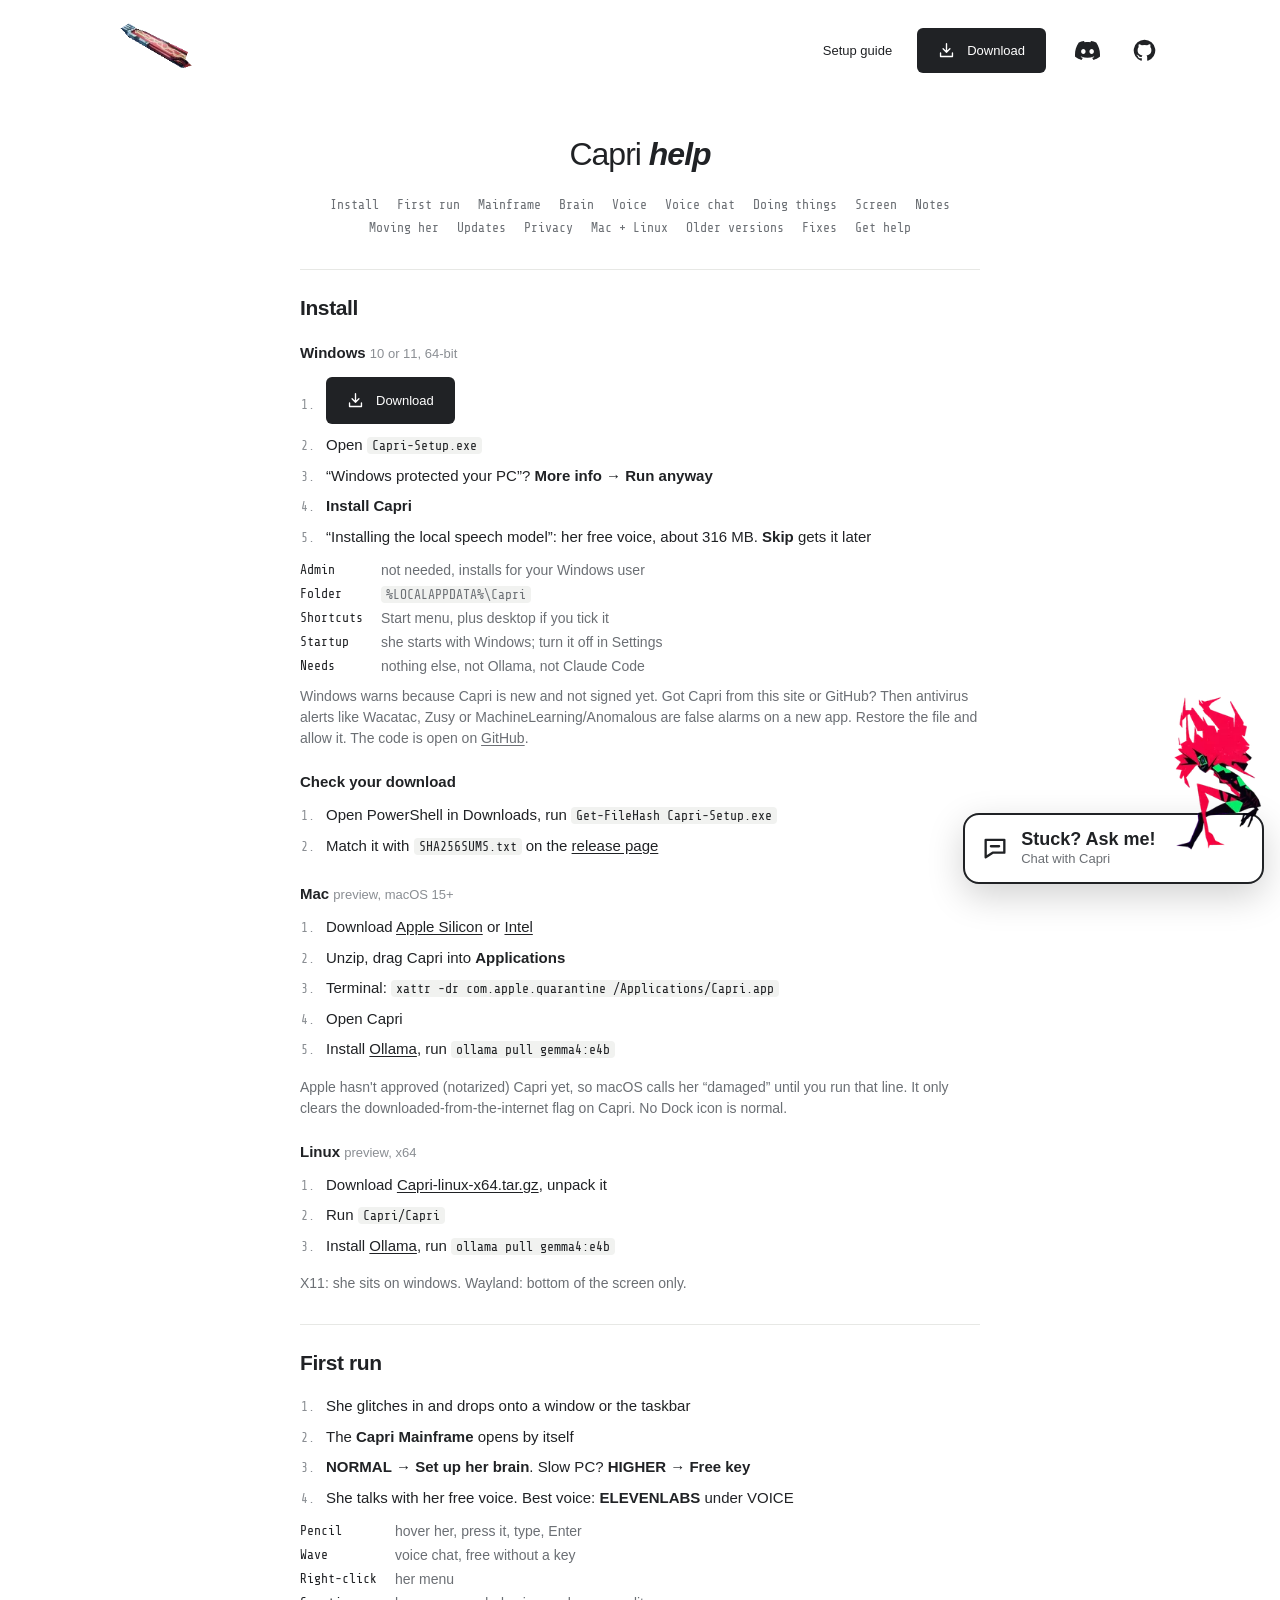
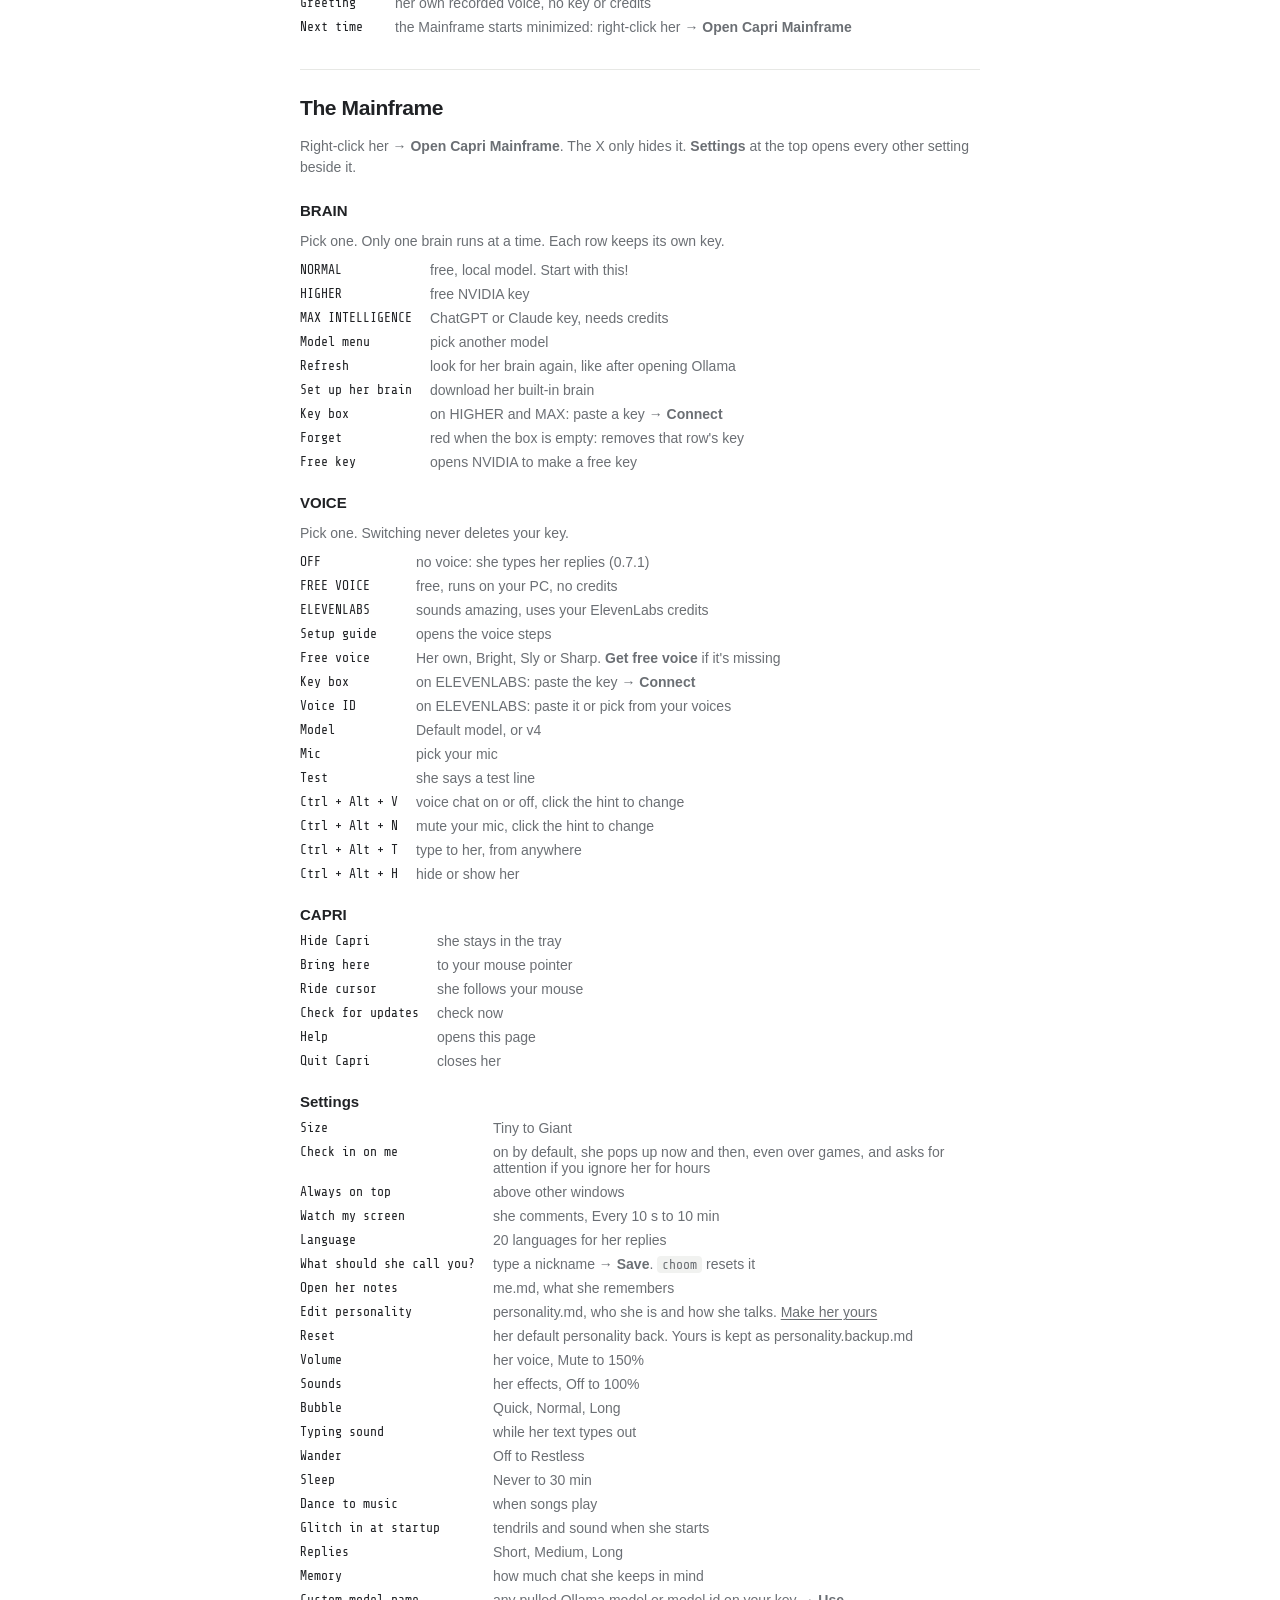
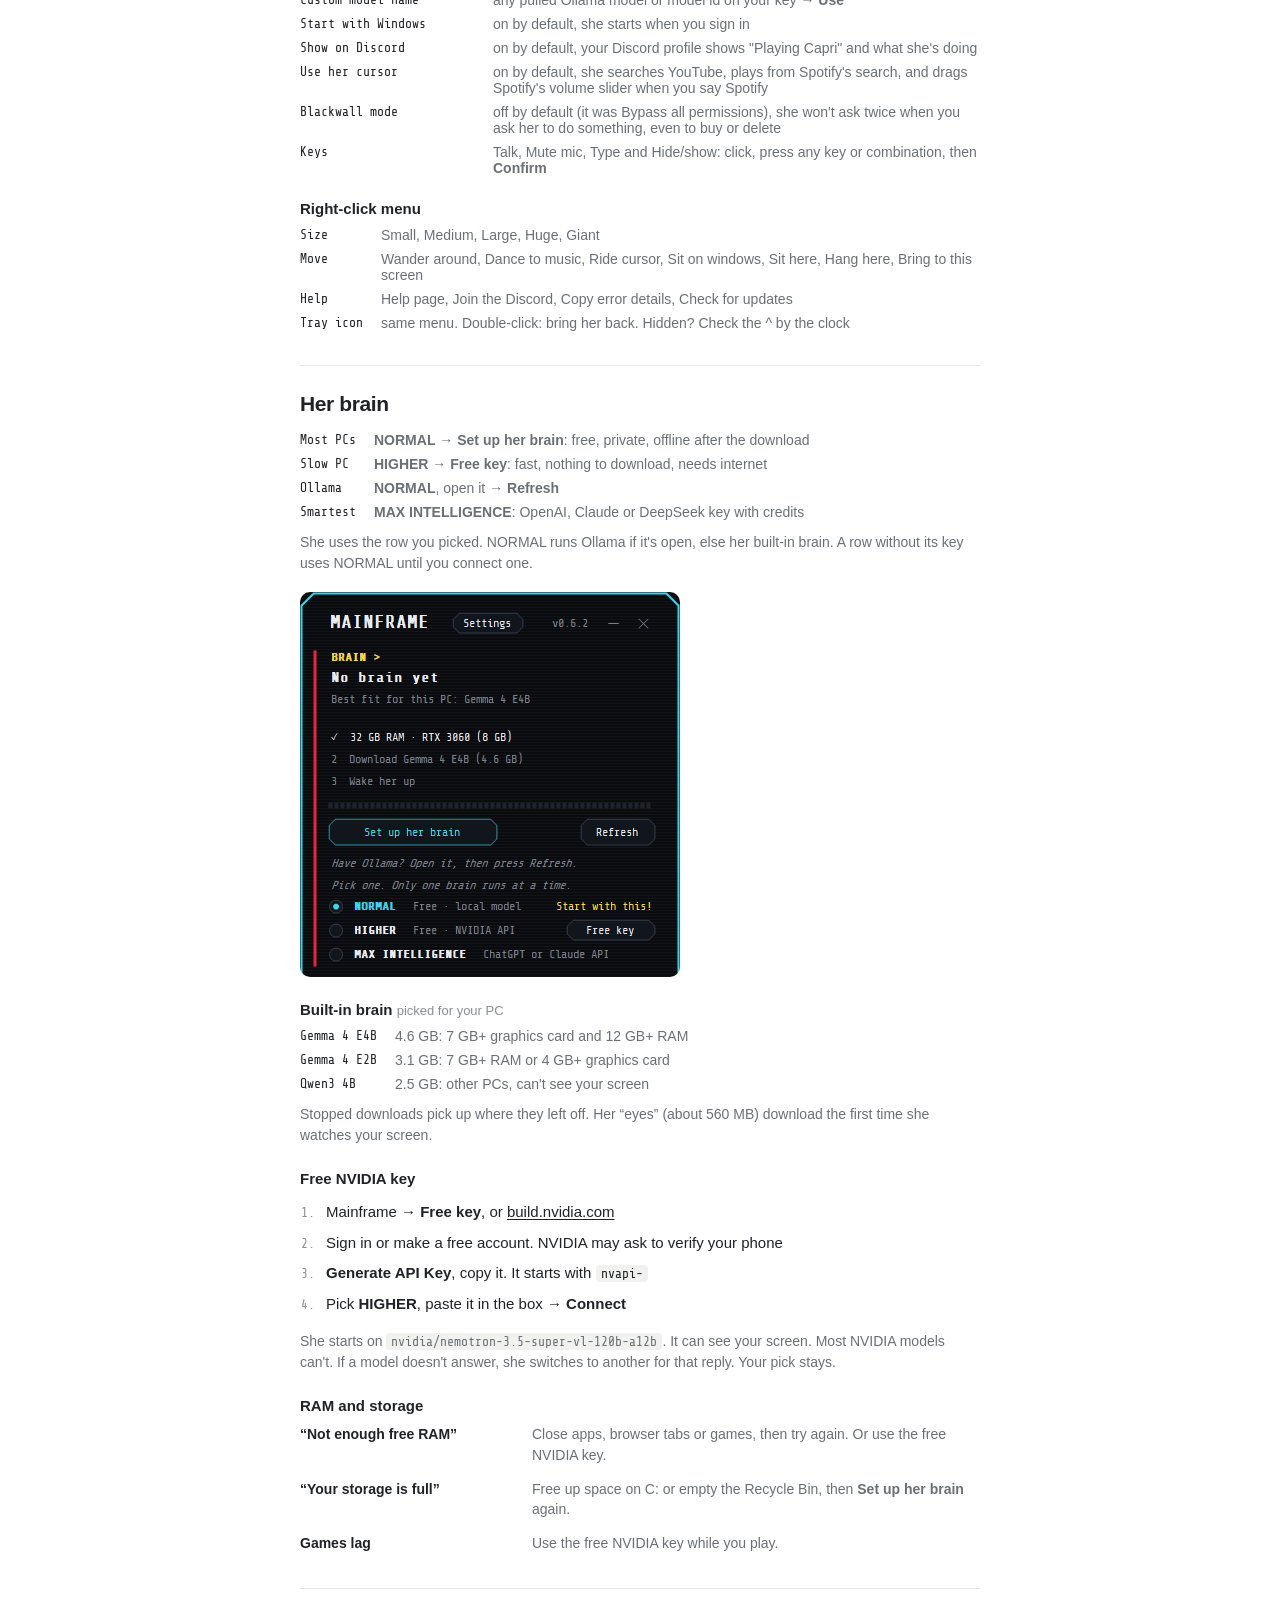
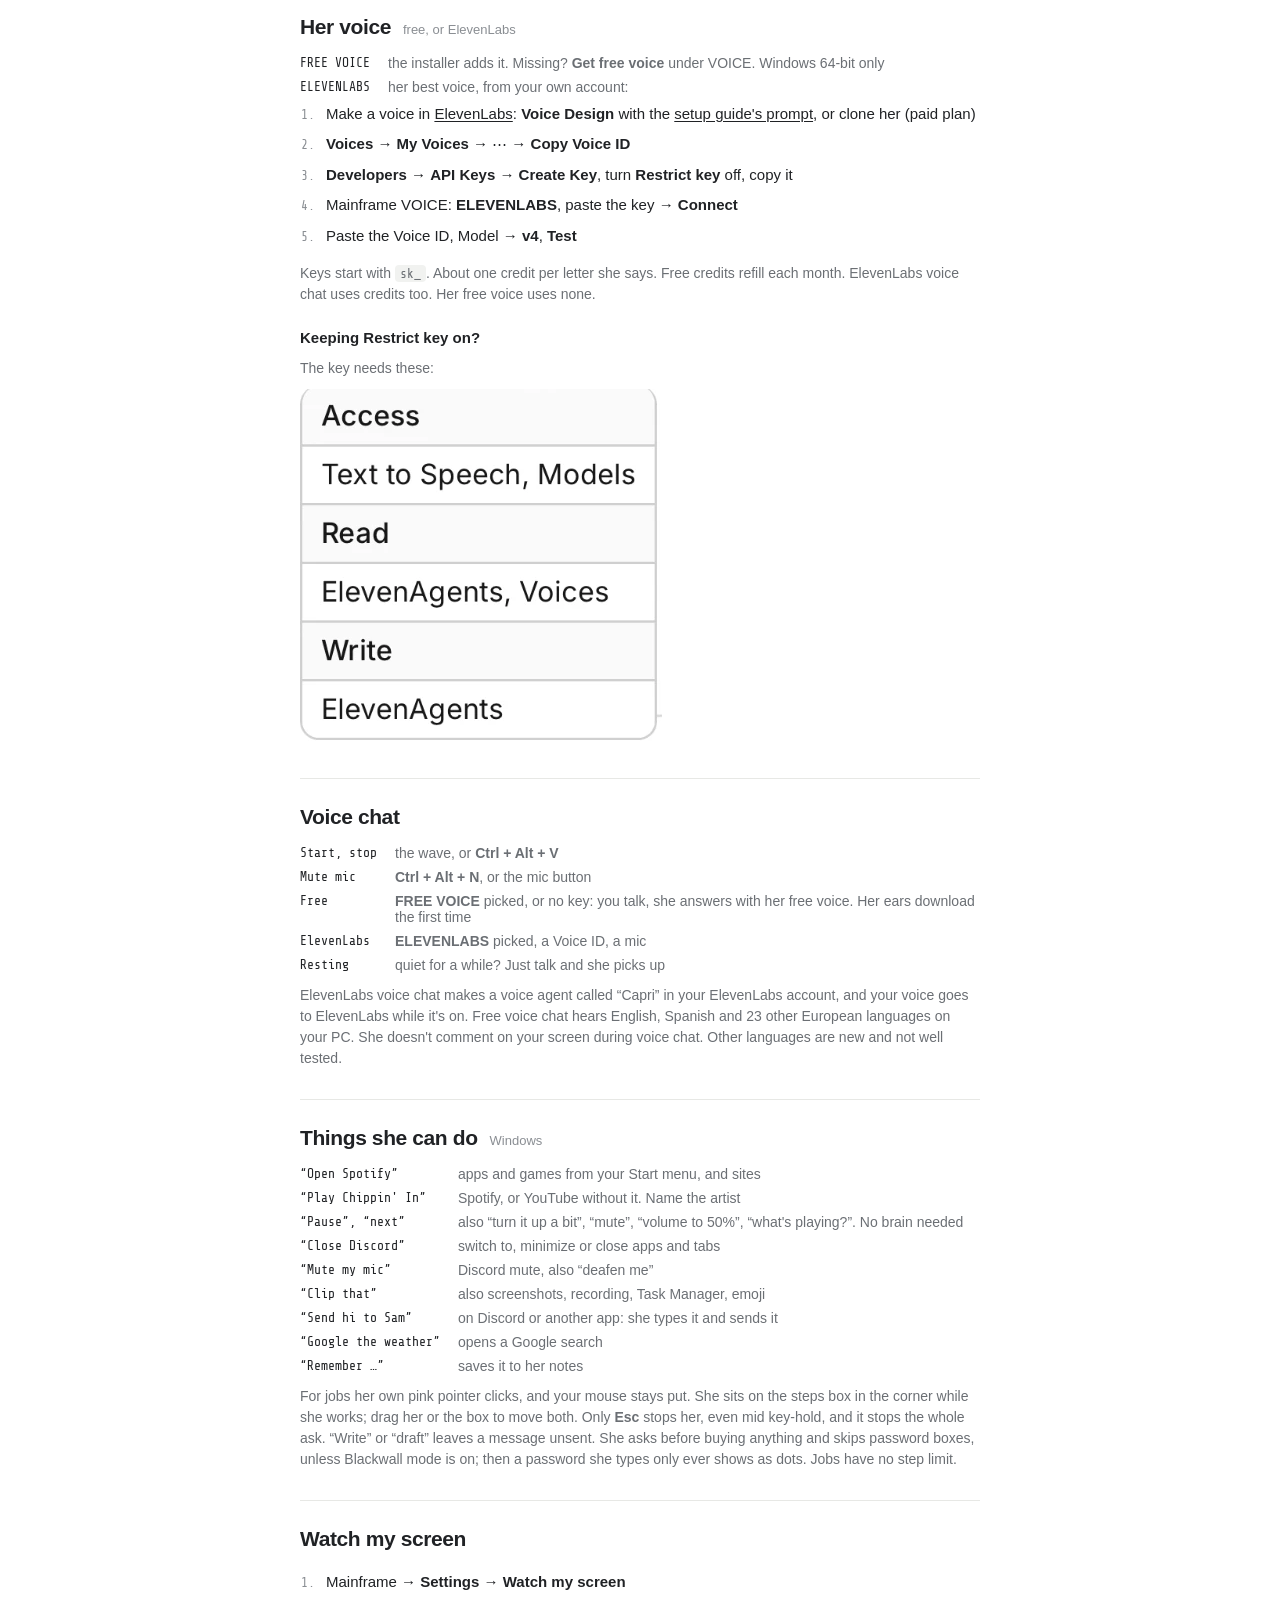
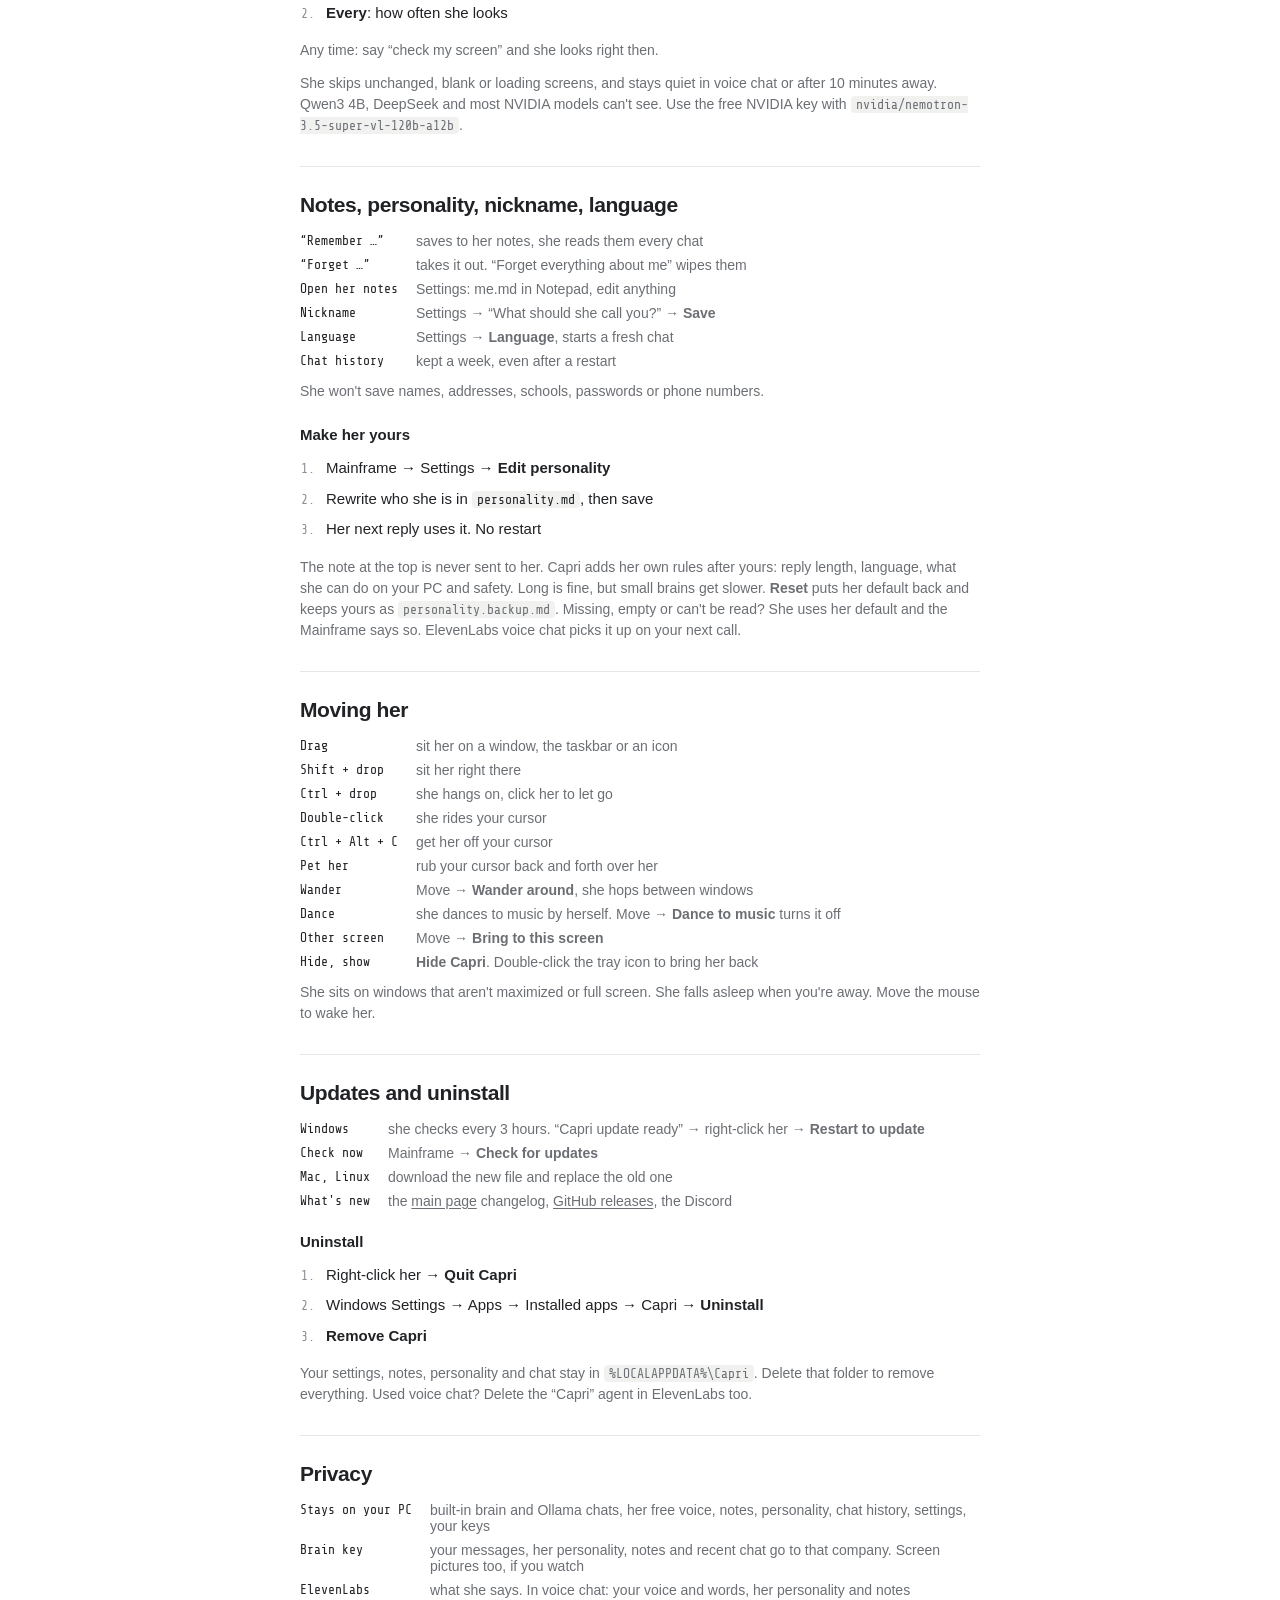
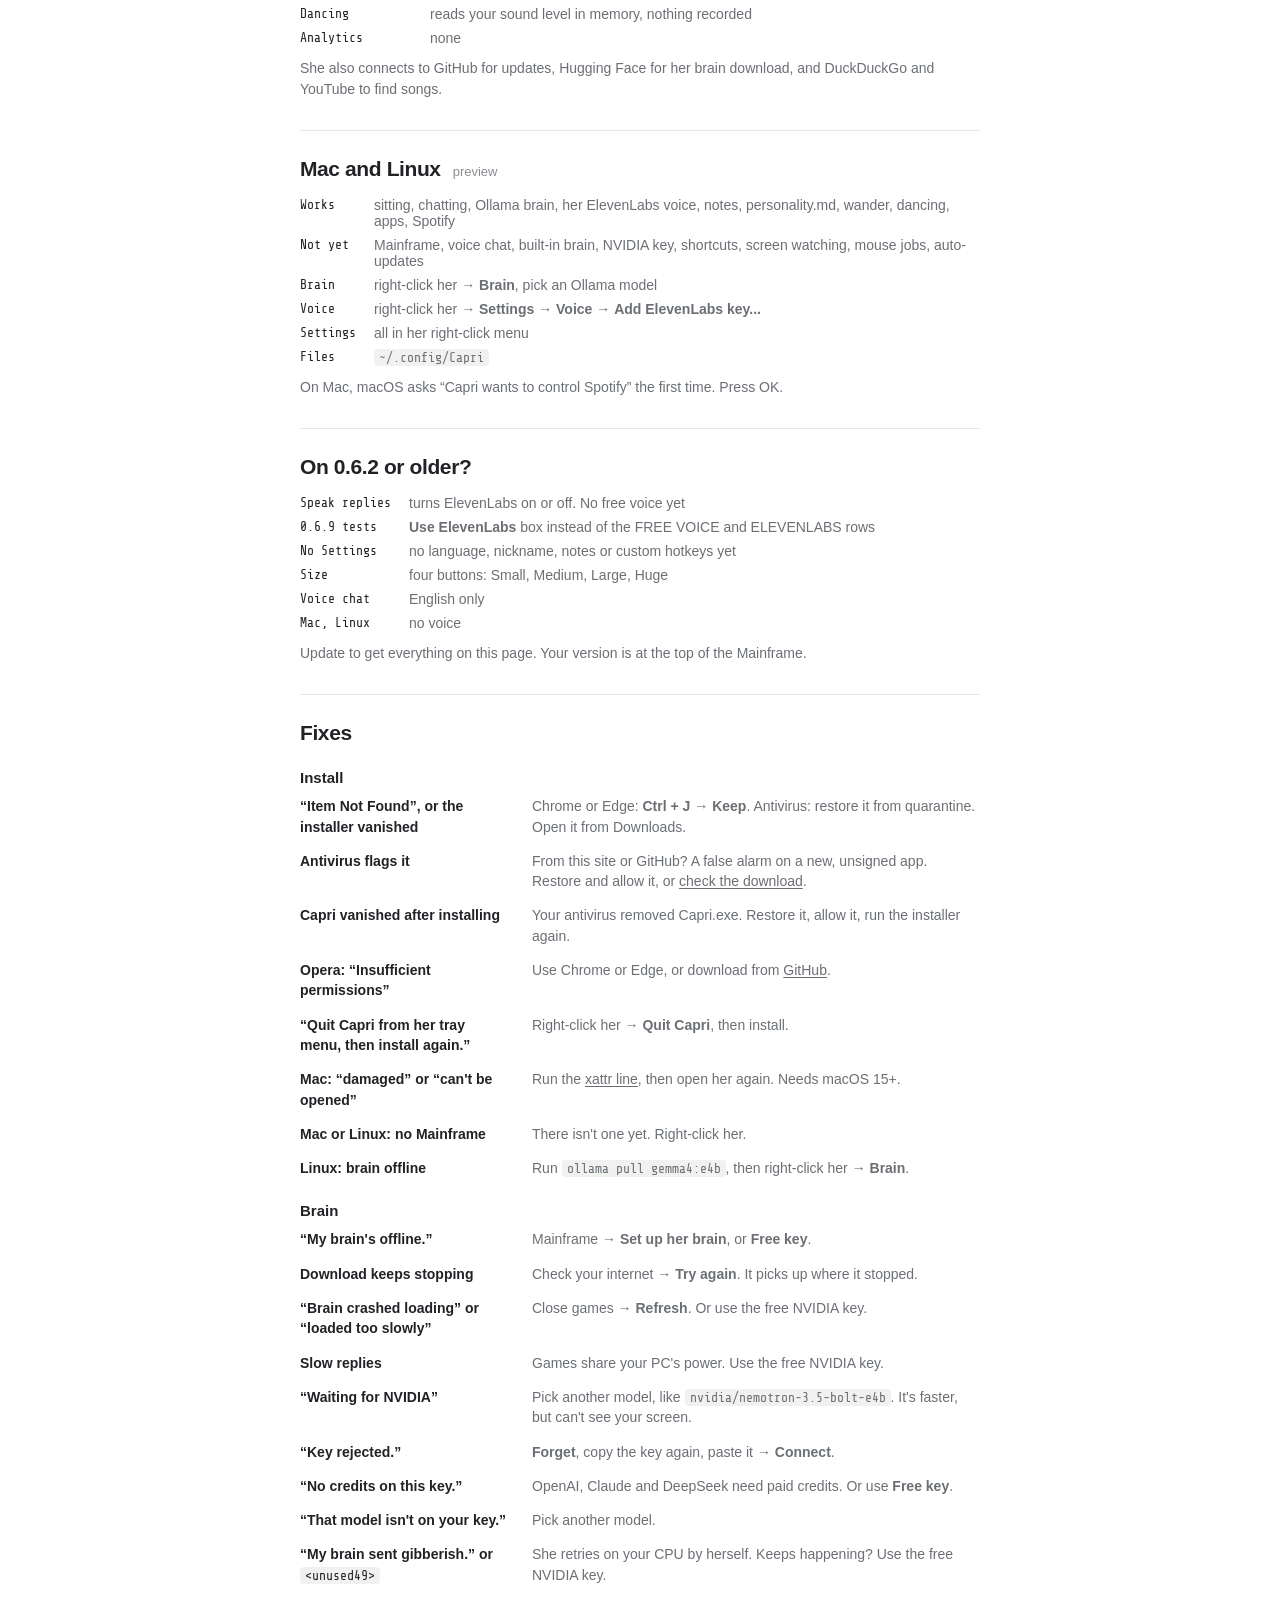
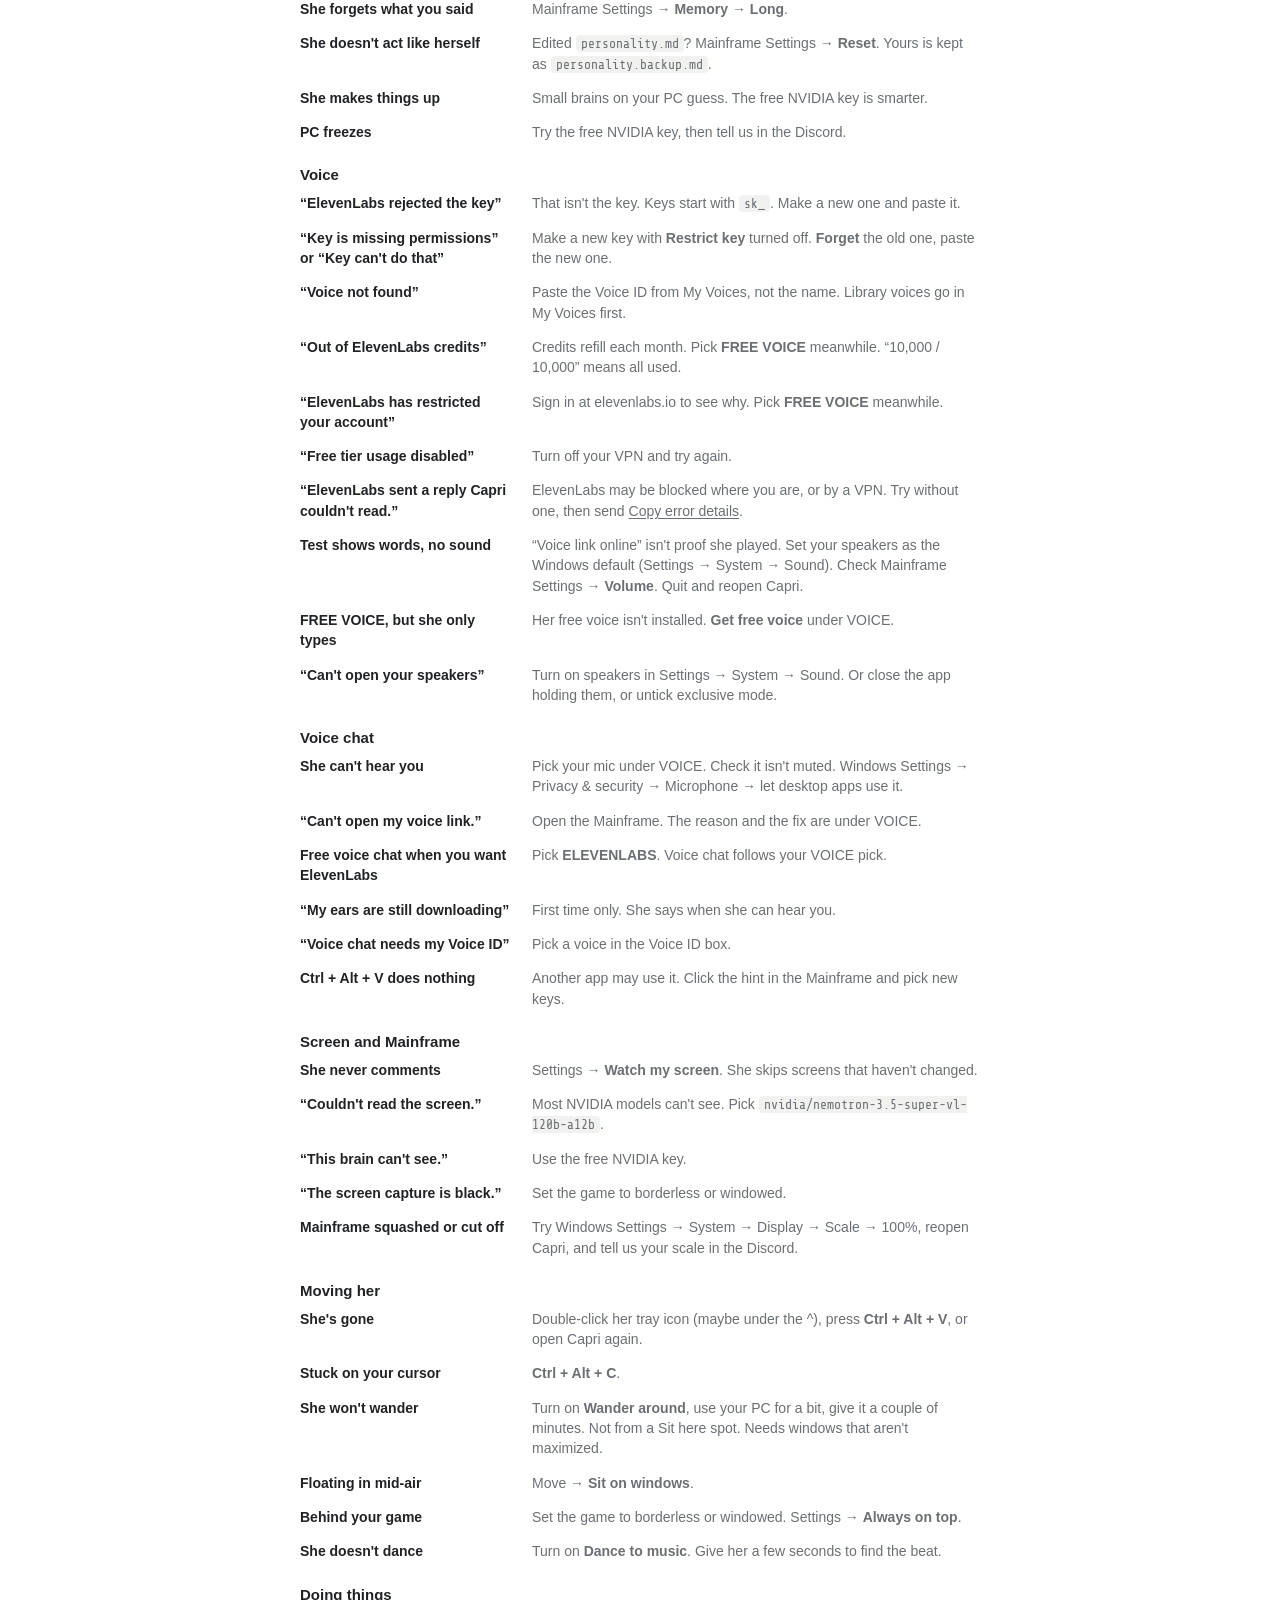
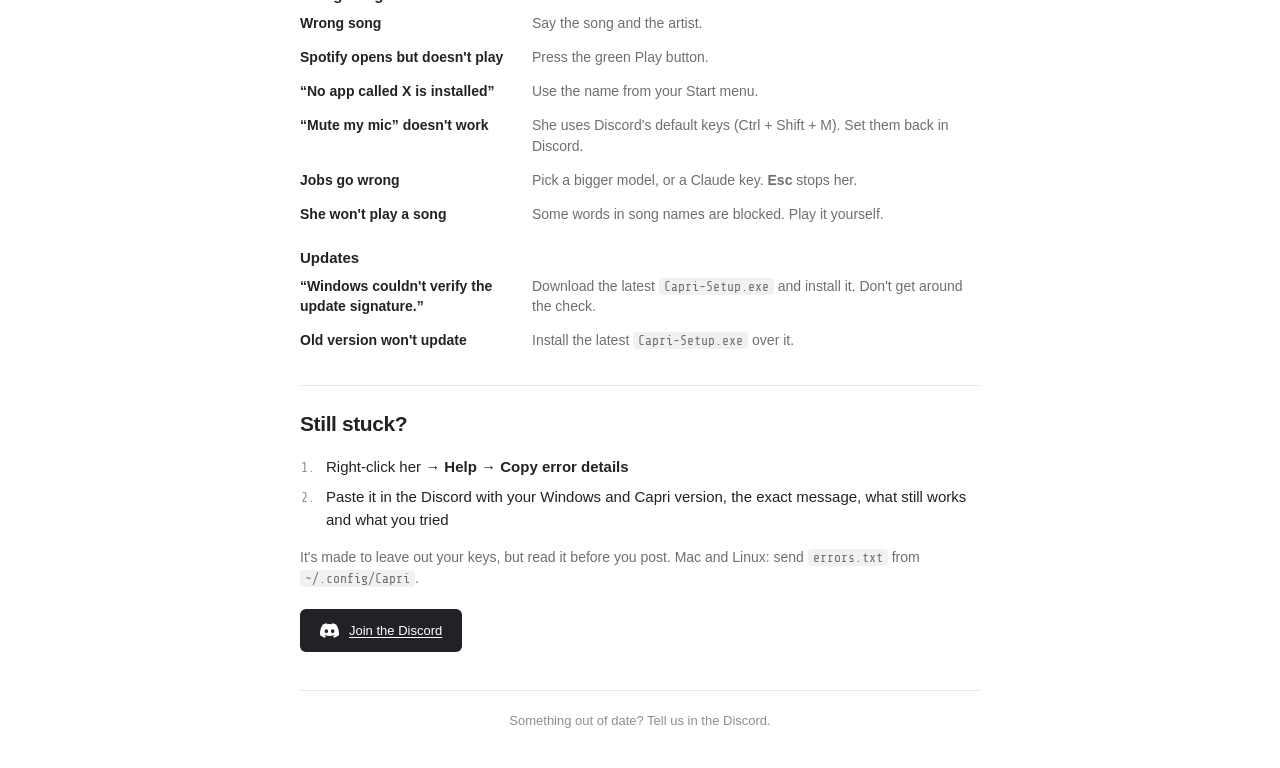
==== commit b2099863: "site: 0.7.4 downloads, and Blackwall mode, any-key binds, personality.md, Discord status and the new" ====
--- a/help/index.html
+++ b/help/index.html
@@ -7,9 +7,9 @@
   <meta name="description" content="Capri help: install, the Mainframe, her brain, her voice, voice chat, settings and fixes.">
   <title>Capri help</title>
   <link rel="icon" type="image/x-icon" href="../assets/chip.ico">
-  <link rel="stylesheet" href="../style.css?v=0.7.3">
+  <link rel="stylesheet" href="../style.css?v=0.7.4">
   <script src="../guide.js" defer></script>
-  <script src="../helper.js?v=0.7.3" defer></script>
+  <script src="../helper.js?v=0.7.4" defer></script>
 </head>
 <body>
   <div class="page">
@@ -17,7 +17,7 @@
       <a href="../" aria-label="Capri home"><img class="chip" src="../assets/chip.png" alt="Capri's chip" width="72" height="50"></a>
       <div class="links">
         <a class="guide-link" href="../setup/" aria-label="Setup guide"><span class="guide-long">Setup guide</span><span class="guide-short">Guide</span></a>
-        <a class="download" href="https://github.com/yerocsin42/capri-desktop/releases/download/v0.7.3/Capri-Setup.exe" data-api="https://capri-reactions.yerocsin42.workers.dev/download"><svg viewBox="0 0 20 20" aria-hidden="true"><path d="M10 2v10m-4-4 4 4 4-4M3 13v4h14v-4"/></svg><span>Download</span></a>
+        <a class="download" href="https://github.com/yerocsin42/capri-desktop/releases/download/v0.7.4/Capri-Setup.exe" data-api="https://capri-reactions.yerocsin42.workers.dev/download"><svg viewBox="0 0 20 20" aria-hidden="true"><path d="M10 2v10m-4-4 4 4 4-4M3 13v4h14v-4"/></svg><span>Download</span></a>
         <a class="discord" href="https://discord.gg/F4fDHfGtFk" target="_blank" rel="noopener noreferrer" aria-label="Discord"><svg viewBox="0 0 24 24" aria-hidden="true"><path id="discord-mark" d="M20.317 4.3698a19.7913 19.7913 0 00-4.8851-1.5152.0741.0741 0 00-.0785.0371c-.211.3753-.4447.8648-.6083 1.2495-1.8447-.2762-3.68-.2762-5.4868 0-.1636-.3933-.4058-.8742-.6177-1.2495a.077.077 0 00-.0785-.037 19.7363 19.7363 0 00-4.8852 1.515.0699.0699 0 00-.0321.0277C.5334 9.0458-.319 13.5799.0992 18.0578a.0824.0824 0 00.0312.0561c2.0528 1.5076 4.0413 2.4228 5.9929 3.0294a.0777.0777 0 00.0842-.0276c.4616-.6304.8731-1.2952 1.226-1.9942a.076.076 0 00-.0416-.1057c-.6528-.2476-1.2743-.5495-1.8722-.8923a.077.077 0 01-.0076-.1277c.1258-.0943.2517-.1923.3718-.2914a.0743.0743 0 01.0776-.0105c3.9278 1.7933 8.18 1.7933 12.0614 0a.0739.0739 0 01.0785.0095c.1202.099.246.1981.3728.2924a.077.077 0 01-.0066.1276 12.2986 12.2986 0 01-1.873.8914.0766.0766 0 00-.0407.1067c.3604.698.7719 1.3628 1.225 1.9932a.076.076 0 00.0842.0286c1.961-.6067 3.9495-1.5219 6.0023-3.0294a.077.077 0 00.0313-.0552c.5004-5.177-.8382-9.6739-3.5485-13.6604a.061.061 0 00-.0312-.0286zM8.02 15.3312c-1.1825 0-2.1569-1.0857-2.1569-2.419 0-1.3332.9555-2.4189 2.157-2.4189 1.2108 0 2.1757 1.0952 2.1568 2.419 0 1.3332-.9555 2.4189-2.1569 2.4189zm7.9748 0c-1.1825 0-2.1569-1.0857-2.1569-2.419 0-1.3332.9554-2.4189 2.1569-2.4189 1.2108 0 2.1757 1.0952 2.1568 2.419 0 1.3332-.946 2.4189-2.1568 2.4189Z"/></svg></a>
         <a class="github" href="https://github.com/yerocsin42/capri-desktop" target="_blank" rel="noopener noreferrer" aria-label="GitHub"><svg viewBox="0 0 24 24" aria-hidden="true"><path d="M12 .75a11.25 11.25 0 0 0-3.56 21.92c.56.1.77-.24.77-.54v-2.1c-3.13.68-3.79-1.33-3.79-1.33-.51-1.3-1.25-1.65-1.25-1.65-1.02-.7.08-.69.08-.69 1.13.08 1.72 1.16 1.72 1.16 1 1.72 2.62 1.22 3.26.93.1-.73.39-1.22.71-1.5-2.5-.29-5.13-1.25-5.13-5.57 0-1.23.44-2.23 1.16-3.02-.12-.28-.5-1.43.11-2.98 0 0 .95-.3 3.1 1.15a10.83 10.83 0 0 1 5.64 0c2.15-1.45 3.1-1.15 3.1-1.15.61 1.55.23 2.7.11 2.98.72.79 1.16 1.79 1.16 3.02 0 4.33-2.64 5.28-5.15 5.56.4.35.76 1.03.76 2.08v3.11c0 .3.2.65.78.54A11.25 11.25 0 0 0 12 .75Z"/></svg></a>
       </div>
@@ -30,7 +30,7 @@
         <h2>Install</h2>
         <h3>Windows <small>10 or 11, 64-bit</small></h3>
         <ol class="moves">
-          <li><a class="download inline" href="https://github.com/yerocsin42/capri-desktop/releases/download/v0.7.3/Capri-Setup.exe" data-api="https://capri-reactions.yerocsin42.workers.dev/download"><svg viewBox="0 0 20 20" aria-hidden="true"><path d="M10 2v10m-4-4 4 4 4-4M3 13v4h14v-4"/></svg><span>Download</span></a></li>
+          <li><a class="download inline" href="https://github.com/yerocsin42/capri-desktop/releases/download/v0.7.4/Capri-Setup.exe" data-api="https://capri-reactions.yerocsin42.workers.dev/download"><svg viewBox="0 0 20 20" aria-hidden="true"><path d="M10 2v10m-4-4 4 4 4-4M3 13v4h14v-4"/></svg><span>Download</span></a></li>
           <li>Open <code>Capri-Setup.exe</code></li>
           <li>“Windows protected your PC”? <b>More info</b> → <b>Run anyway</b></li>
           <li><b>Install Capri</b></li>
@@ -143,6 +143,8 @@
           <dt>Language</dt><dd>20 languages for her replies</dd>
           <dt>What should she call you?</dt><dd>type a nickname → <b>Save</b>. <code>choom</code> resets it</dd>
           <dt>Open her notes</dt><dd>me.md, what she remembers</dd>
+          <dt>Edit personality</dt><dd>personality.md, who she is and how she talks. <a href="#personality">Make her yours</a></dd>
+          <dt>Reset</dt><dd>her default personality back. Yours is kept as personality.backup.md</dd>
           <dt>Volume</dt><dd>her voice, Mute to 150%</dd>
           <dt>Sounds</dt><dd>her effects, Off to 100%</dd>
           <dt>Bubble</dt><dd>Quick, Normal, Long</dd>
@@ -155,9 +157,10 @@
           <dt>Memory</dt><dd>how much chat she keeps in mind</dd>
           <dt>Custom model name</dt><dd>any pulled Ollama model or model id on your key → <b>Use</b></dd>
           <dt>Start with Windows</dt><dd>on by default, she starts when you sign in</dd>
-          <dt>Use her cursor</dt><dd>on by default, she searches YouTube, plays from Spotify's search and drags its volume slider herself</dd>
-          <dt>Bypass all permissions</dt><dd>off by default, she never stops to ask, even to buy or delete</dd>
-          <dt>Keys</dt><dd>Talk, Mute mic, Type and Hide/show: click, then press new keys</dd>
+          <dt>Show on Discord</dt><dd>on by default, your Discord profile shows "Playing Capri" and what she's doing</dd>
+          <dt>Use her cursor</dt><dd>on by default, she searches YouTube, plays from Spotify's search, and drags Spotify's volume slider when you say Spotify</dd>
+          <dt>Blackwall mode</dt><dd>off by default (it was Bypass all permissions), she won't ask twice when you ask her to do something, even to buy or delete</dd>
+          <dt>Keys</dt><dd>Talk, Mute mic, Type and Hide/show: click, press any key or combination, then <b>Confirm</b></dd>
         </dl>
 
         <h3 id="menu">Right-click menu</h3>
@@ -233,7 +236,7 @@
           <dt>ElevenLabs</dt><dd><b>ELEVENLABS</b> picked, a Voice ID, a mic</dd>
           <dt>Resting</dt><dd>quiet for a while? Just talk and she picks up</dd>
         </dl>
-        <p class="note">ElevenLabs voice chat makes a voice agent called “Capri” in your ElevenLabs account, and your voice goes to ElevenLabs while it's on. Free voice chat hears English on your PC. She doesn't comment on your screen during voice chat. Other languages are new and not well tested.</p>
+        <p class="note">ElevenLabs voice chat makes a voice agent called “Capri” in your ElevenLabs account, and your voice goes to ElevenLabs while it's on. Free voice chat hears English, Spanish and 23 other European languages on your PC. She doesn't comment on your screen during voice chat. Other languages are new and not well tested.</p>
       </section>
 
       <section id="do" class="step">
@@ -241,7 +244,7 @@
         <dl class="keys">
           <dt>“Open Spotify”</dt><dd>apps and games from your Start menu, and sites</dd>
           <dt>“Play Chippin' In”</dt><dd>Spotify, or YouTube without it. Name the artist</dd>
-          <dt>“Pause”, “next”</dt><dd>also “turn it up”, “what's playing?”</dd>
+          <dt>“Pause”, “next”</dt><dd>also “turn it up a bit”, “mute”, “volume to 50%”, “what's playing?”. No brain needed</dd>
           <dt>“Close Discord”</dt><dd>switch to, minimize or close apps and tabs</dd>
           <dt>“Mute my mic”</dt><dd>Discord mute, also “deafen me”</dd>
           <dt>“Clip that”</dt><dd>also screenshots, recording, Task Manager, emoji</dd>
@@ -249,7 +252,7 @@
           <dt>“Google the weather”</dt><dd>opens a Google search</dd>
           <dt>“Remember …”</dt><dd>saves it to her notes</dd>
         </dl>
-        <p class="note">For jobs her own pink pointer clicks, and your mouse stays put. Only <b>Esc</b> stops her. “Write” or “draft” leaves a message unsent. She asks before buying anything, unless Bypass all permissions is on, and never types passwords. She can't touch your files.</p>
+        <p class="note">For jobs her own pink pointer clicks, and your mouse stays put. She sits on the steps box in the corner while she works; drag her or the box to move both. Only <b>Esc</b> stops her, even mid key-hold, and it stops the whole ask. “Write” or “draft” leaves a message unsent. She asks before buying anything and skips password boxes, unless Blackwall mode is on; then a password she types only ever shows as dots. Jobs have no step limit.</p>
       </section>
 
       <section id="screen" class="step">
@@ -263,7 +266,7 @@
       </section>
 
       <section id="notes" class="step">
-        <h2>Notes, nickname, language</h2>
+        <h2>Notes, personality, nickname, language</h2>
         <dl class="keys">
           <dt>“Remember …”</dt><dd>saves to her notes, she reads them every chat</dd>
           <dt>“Forget …”</dt><dd>takes it out. “Forget everything about me” wipes them</dd>
@@ -273,6 +276,14 @@
           <dt>Chat history</dt><dd>kept a week, even after a restart</dd>
         </dl>
         <p class="note">She won't save names, addresses, schools, passwords or phone numbers.</p>
+
+        <h3 id="personality">Make her yours</h3>
+        <ol class="moves">
+          <li>Mainframe → Settings → <b>Edit personality</b></li>
+          <li>Rewrite who she is in <code>personality.md</code>, then save</li>
+          <li>Her next reply uses it. No restart</li>
+        </ol>
+        <p class="note">The note at the top is never sent to her. Capri adds her own rules after yours: reply length, language, what she can do on your PC and safety. Long is fine, but small brains get slower. <b>Reset</b> puts her default back and keeps yours as <code>personality.backup.md</code>. Missing, empty or can't be read? She uses her default and the Mainframe says so. ElevenLabs voice chat picks it up on your next call.</p>
       </section>
 
       <section id="moving" class="step">
@@ -306,15 +317,15 @@
           <li>Windows Settings → Apps → Installed apps → Capri → <b>Uninstall</b></li>
           <li><b>Remove Capri</b></li>
         </ol>
-        <p class="note">Your settings, notes and chat stay in <code>%LOCALAPPDATA%\Capri</code>. Delete that folder to remove everything. Used voice chat? Delete the “Capri” agent in ElevenLabs too.</p>
+        <p class="note">Your settings, notes, personality and chat stay in <code>%LOCALAPPDATA%\Capri</code>. Delete that folder to remove everything. Used voice chat? Delete the “Capri” agent in ElevenLabs too.</p>
       </section>
 
       <section id="privacy" class="step">
         <h2>Privacy</h2>
         <dl class="keys">
-          <dt>Stays on your PC</dt><dd>built-in brain and Ollama chats, her free voice, notes, chat history, settings, your keys</dd>
-          <dt>Brain key</dt><dd>your messages, notes and recent chat go to that company. Screen pictures too, if you watch</dd>
-          <dt>ElevenLabs</dt><dd>what she says. In voice chat: your voice and words</dd>
+          <dt>Stays on your PC</dt><dd>built-in brain and Ollama chats, her free voice, notes, personality, chat history, settings, your keys</dd>
+          <dt>Brain key</dt><dd>your messages, her personality, notes and recent chat go to that company. Screen pictures too, if you watch</dd>
+          <dt>ElevenLabs</dt><dd>what she says. In voice chat: your voice and words, her personality and notes</dd>
           <dt>Dancing</dt><dd>reads your sound level in memory, nothing recorded</dd>
           <dt>Analytics</dt><dd>none</dd>
         </dl>
@@ -324,7 +335,7 @@
       <section id="mac-linux" class="step">
         <h2>Mac and Linux <small>preview</small></h2>
         <dl class="keys">
-          <dt>Works</dt><dd>sitting, chatting, Ollama brain, her ElevenLabs voice, notes, wander, dancing, apps, Spotify</dd>
+          <dt>Works</dt><dd>sitting, chatting, Ollama brain, her ElevenLabs voice, notes, personality.md, wander, dancing, apps, Spotify</dd>
           <dt>Not yet</dt><dd>Mainframe, voice chat, built-in brain, NVIDIA key, shortcuts, screen watching, mouse jobs, auto-updates</dd>
           <dt>Brain</dt><dd>right-click her → <b>Brain</b>, pick an Ollama model</dd>
           <dt>Voice</dt><dd>right-click her → <b>Settings</b> → <b>Voice</b> → <b>Add ElevenLabs key...</b></dd>
@@ -374,6 +385,7 @@
           <dt>“That model isn't on your key.”</dt><dd>Pick another model.</dd>
           <dt>“My brain sent gibberish.” or <code>&lt;unused49&gt;</code></dt><dd>She retries on your CPU by herself. Keeps happening? Use the free NVIDIA key.</dd>
           <dt>She forgets what you said</dt><dd>Mainframe Settings → <b>Memory</b> → <b>Long</b>.</dd>
+          <dt>She doesn't act like herself</dt><dd>Edited <code>personality.md</code>? Mainframe Settings → <b>Reset</b>. Yours is kept as <code>personality.backup.md</code>.</dd>
           <dt>She makes things up</dt><dd>Small brains on your PC guess. The free NVIDIA key is smarter.</dd>
           <dt>PC freezes</dt><dd>Try the free NVIDIA key, then tell us in the Discord.</dd>
         </dl>
